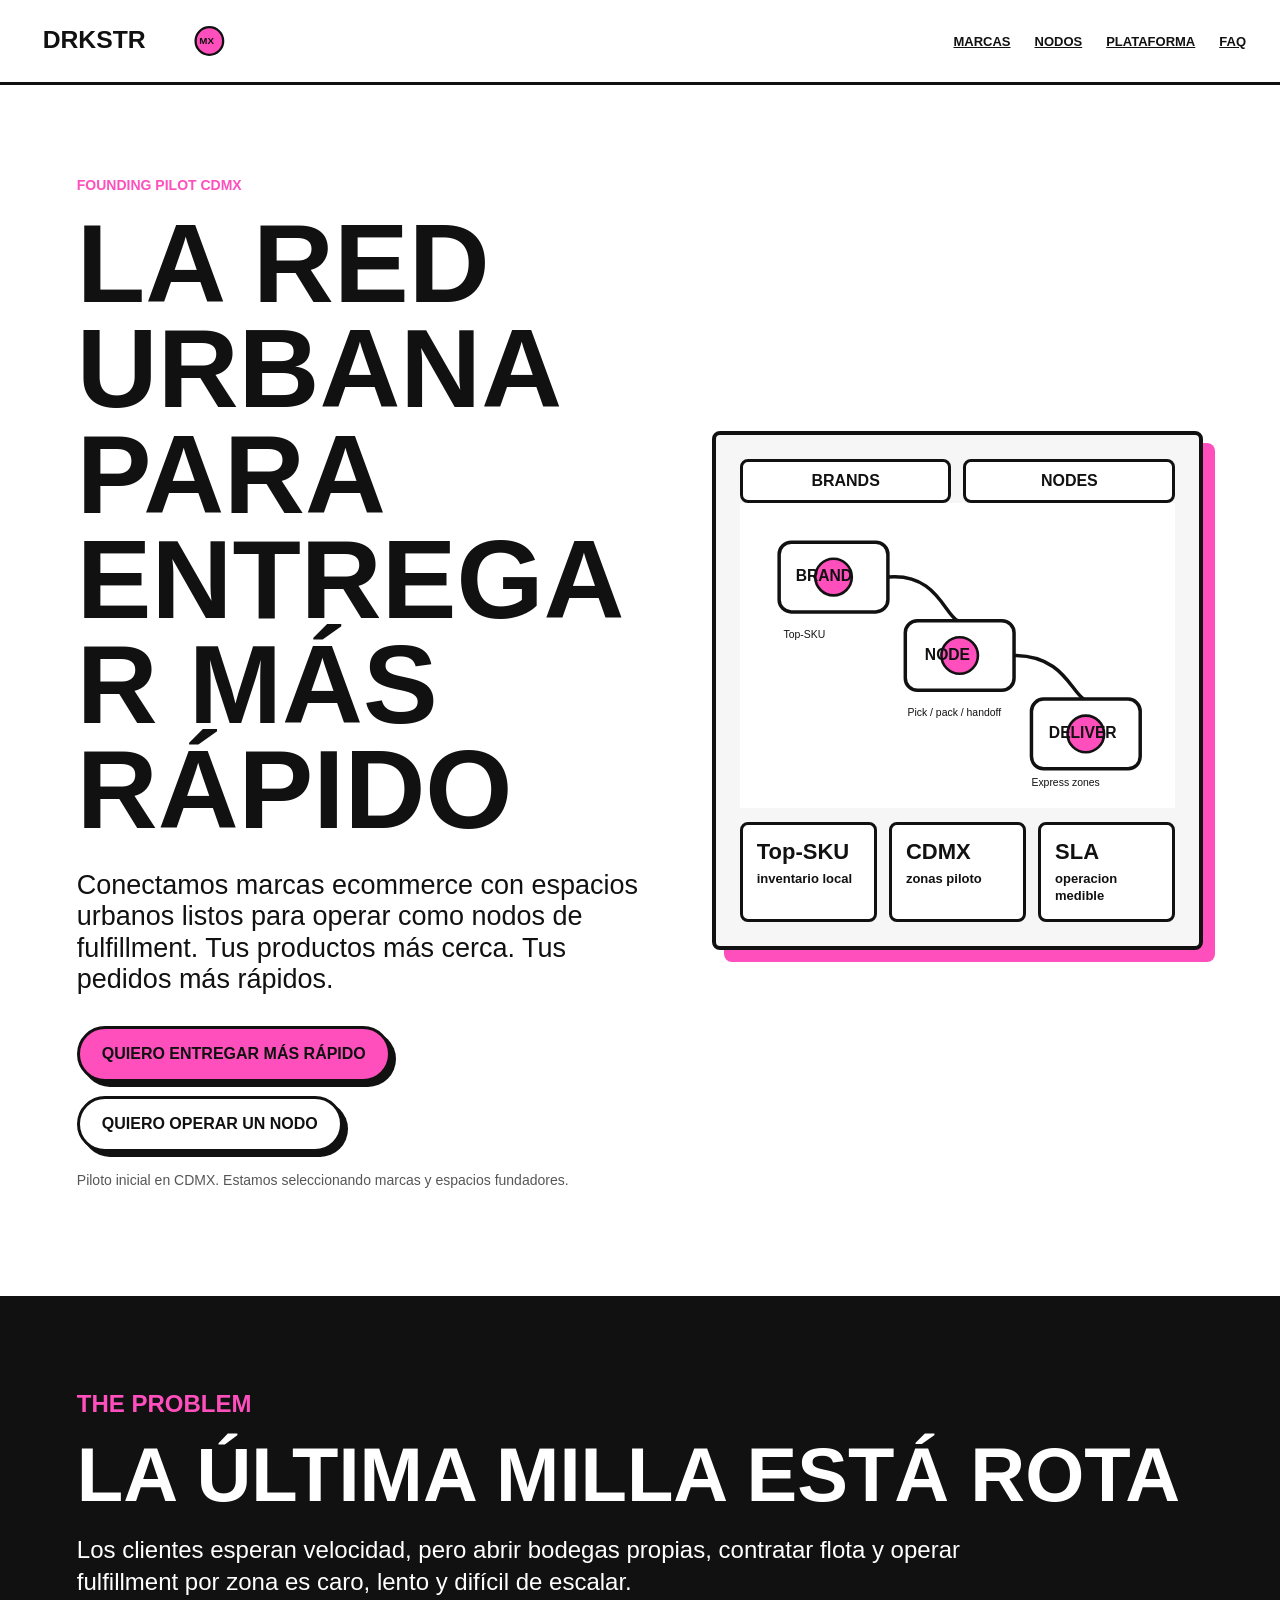
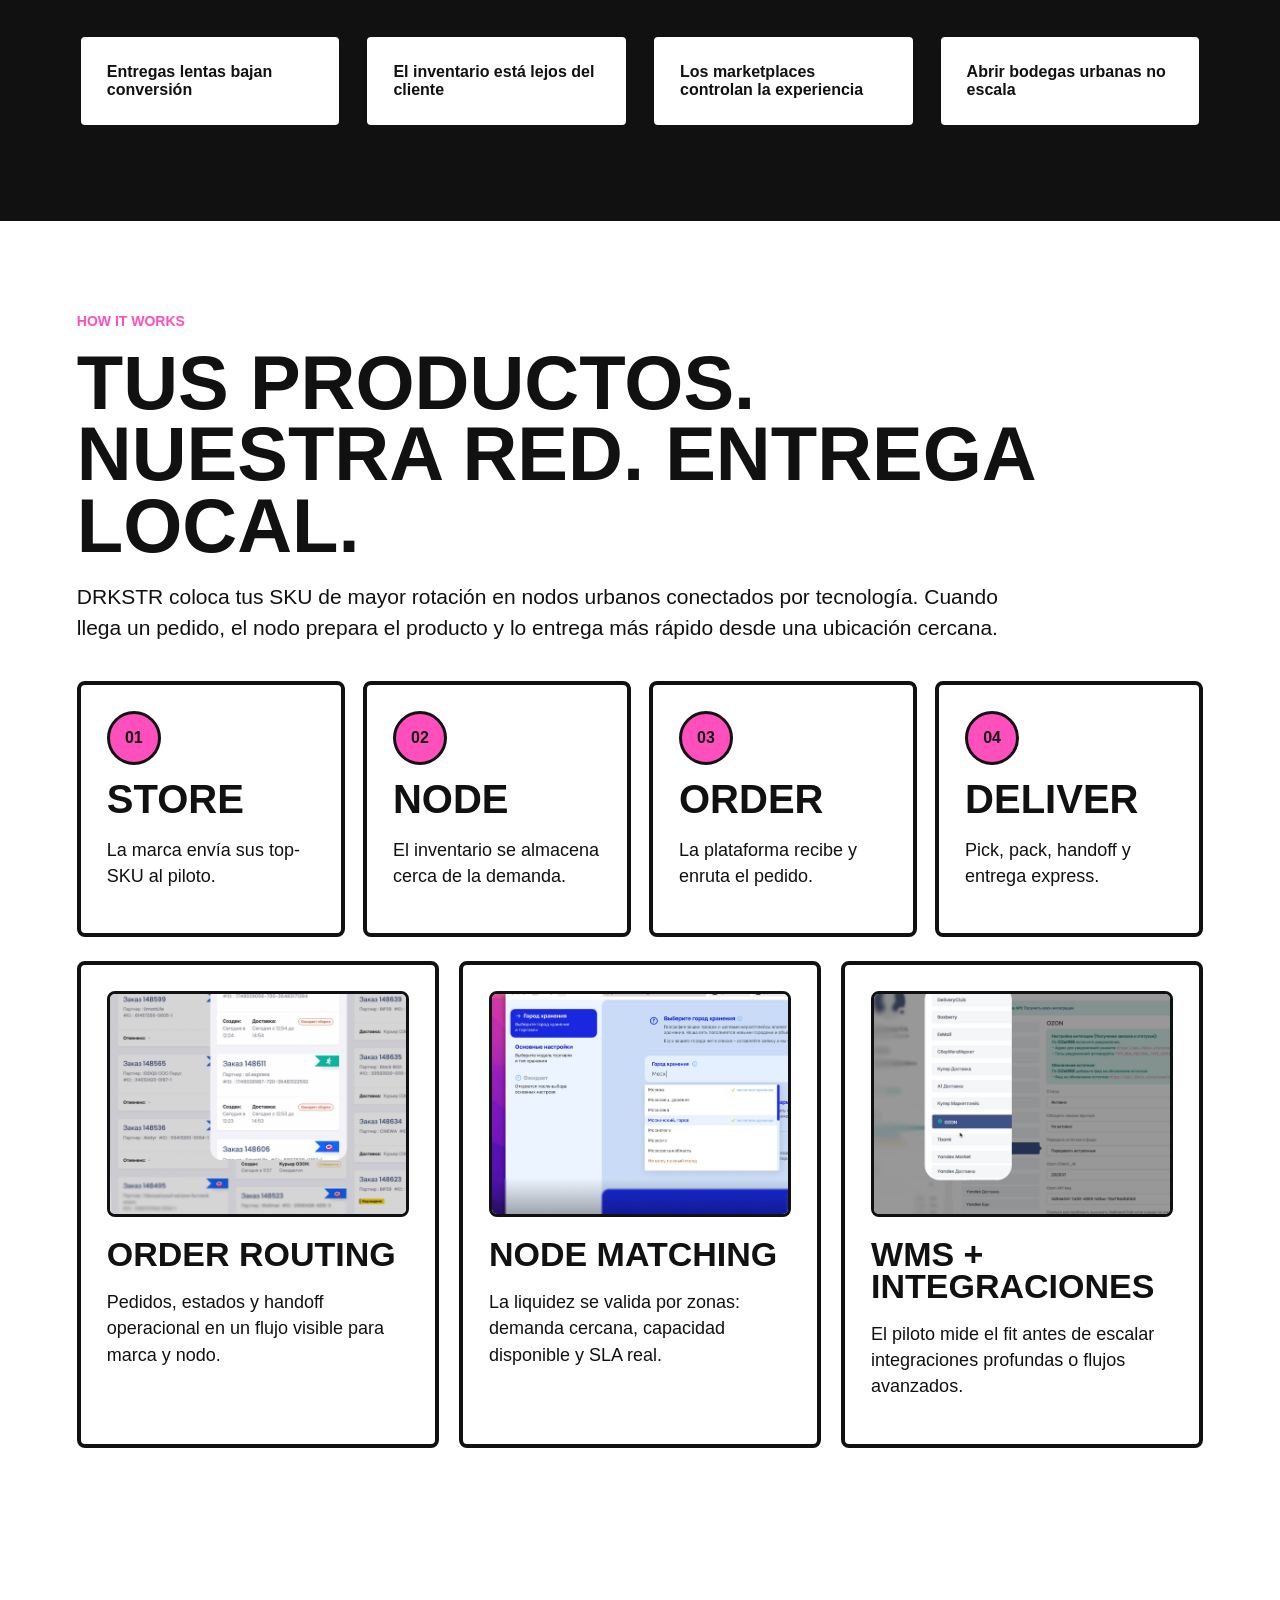
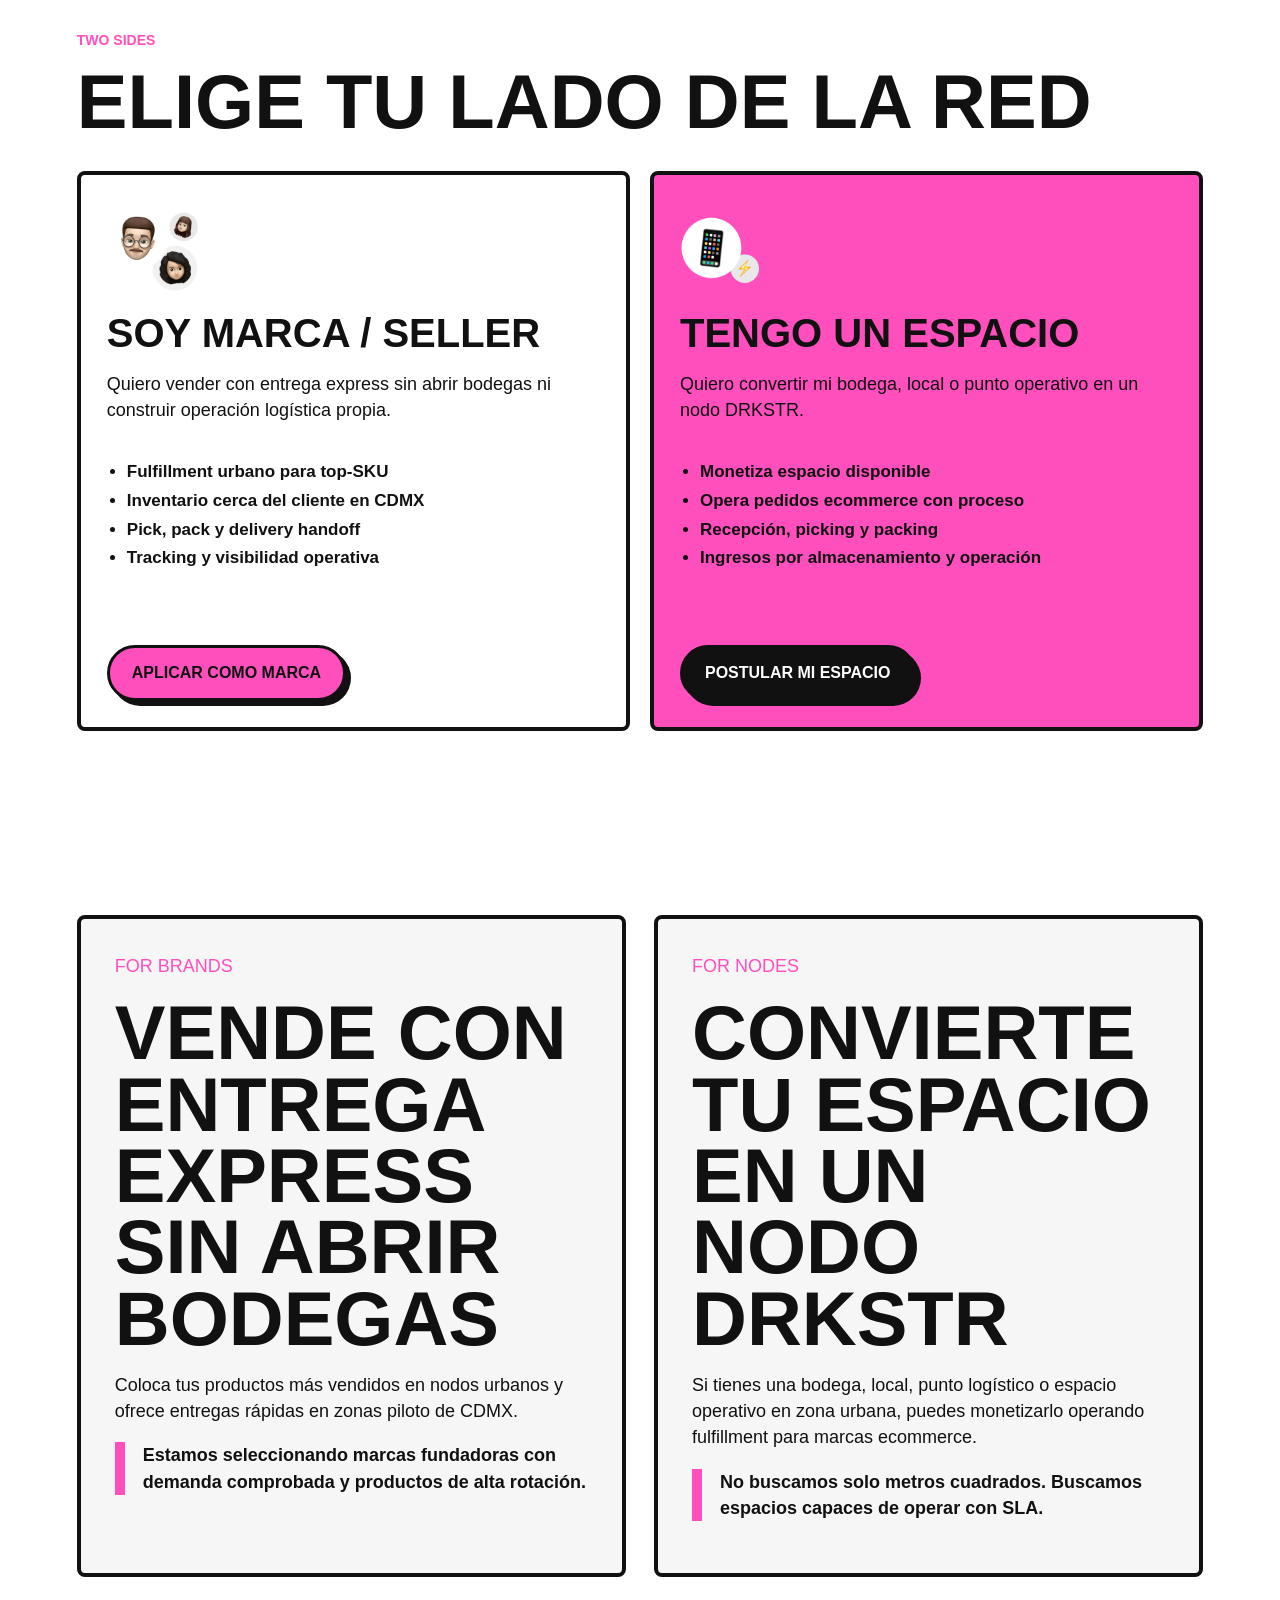
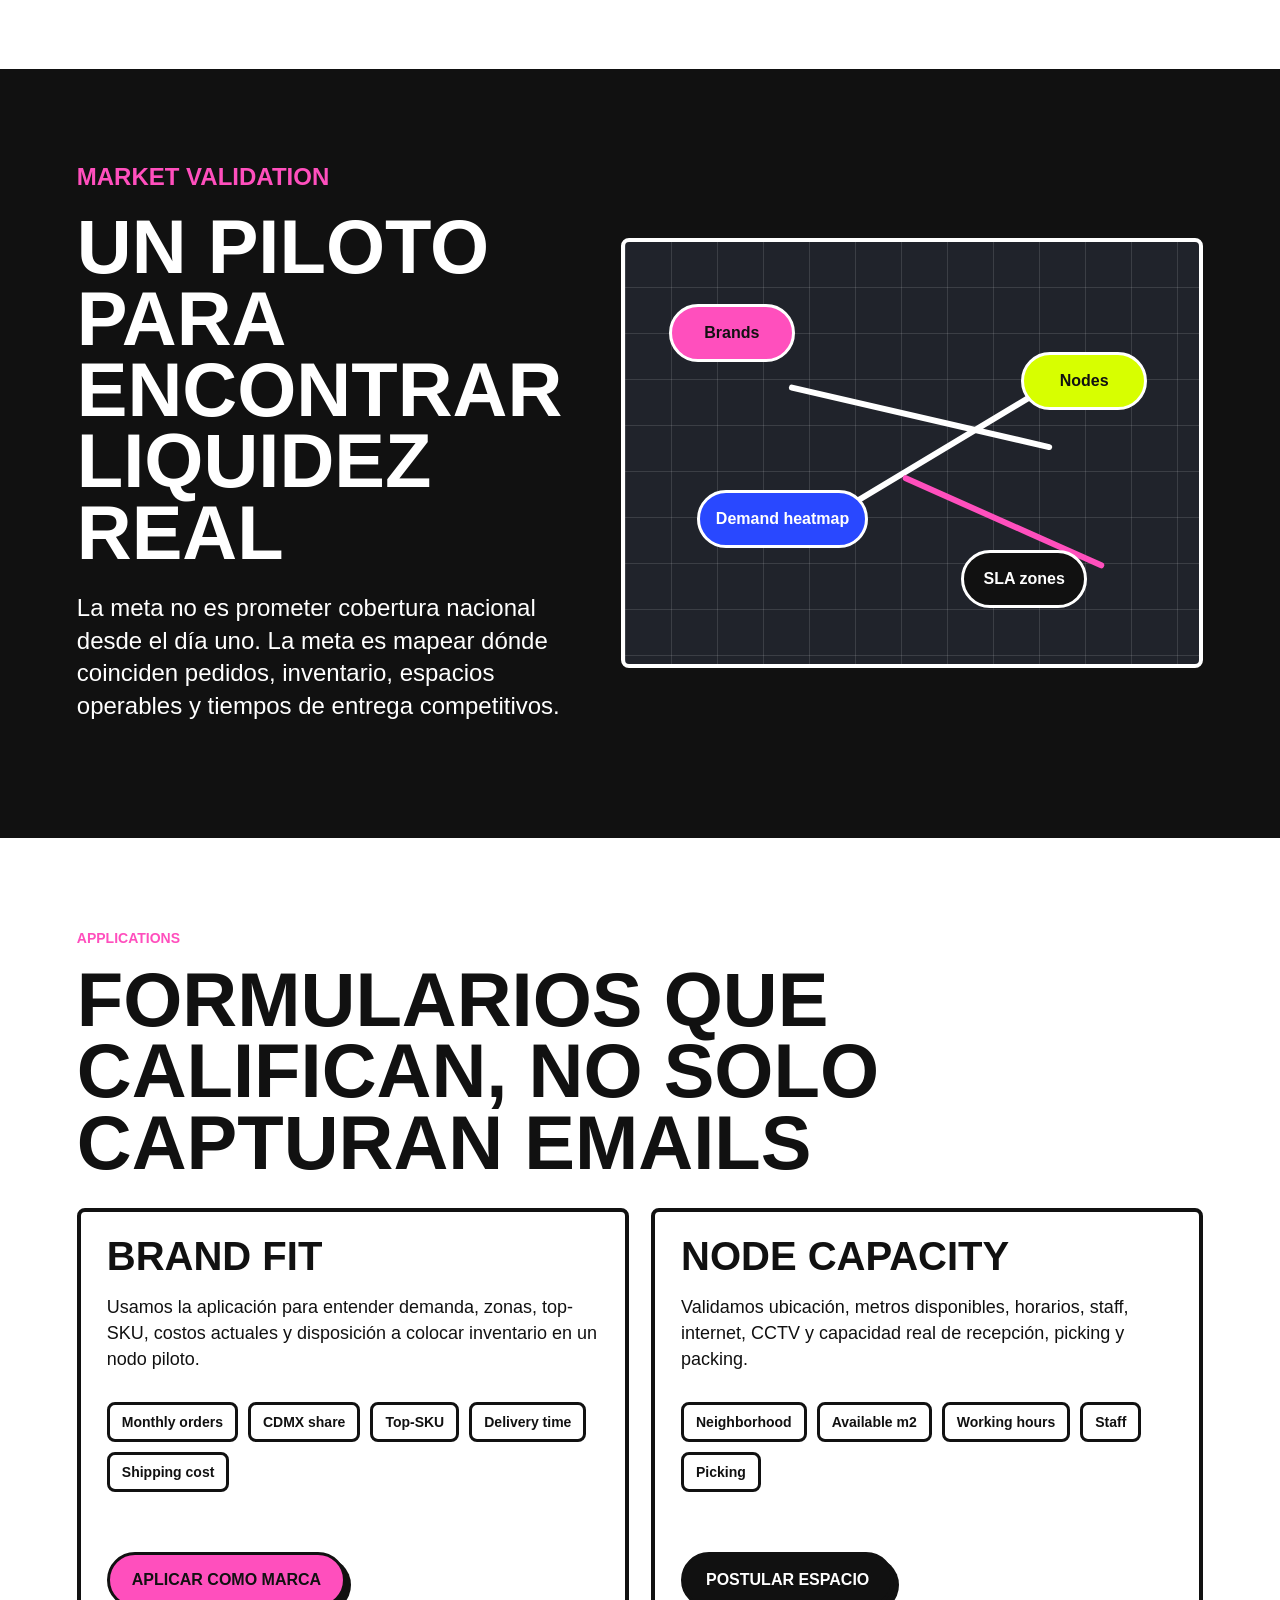
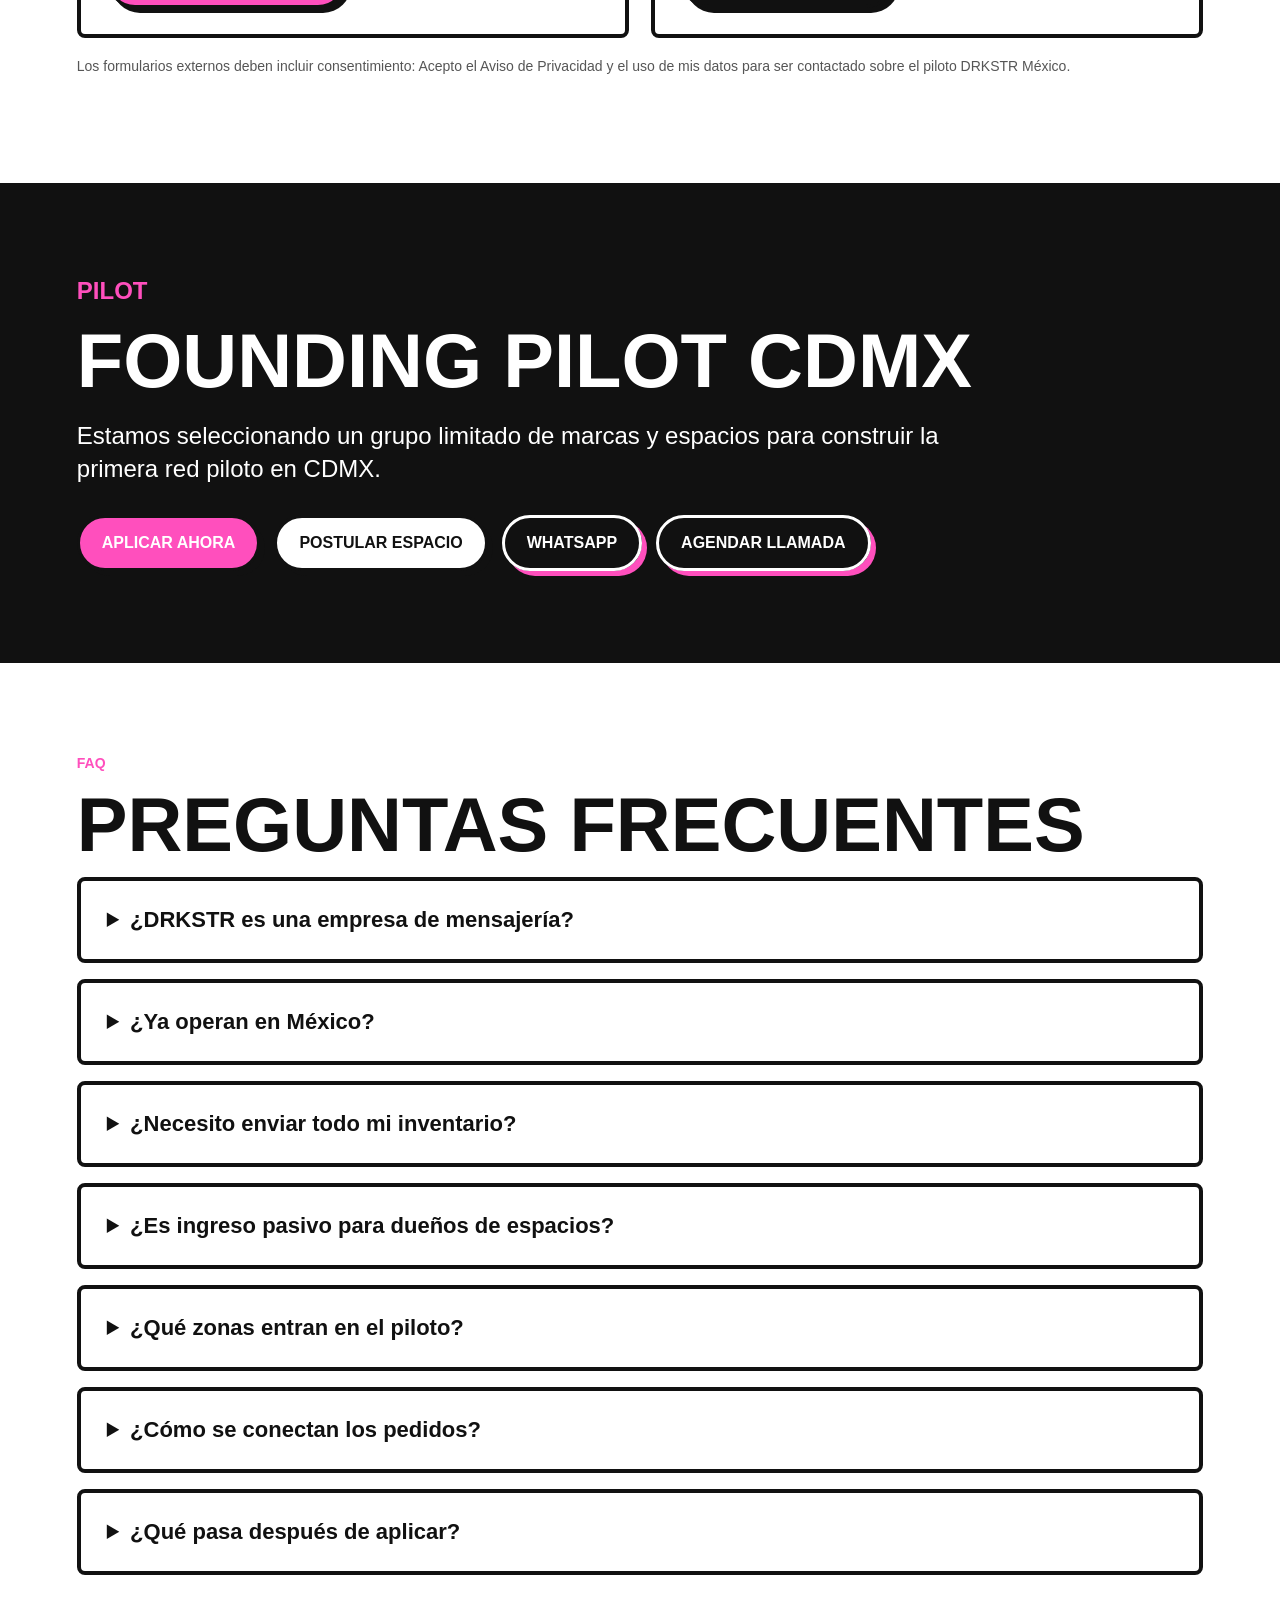
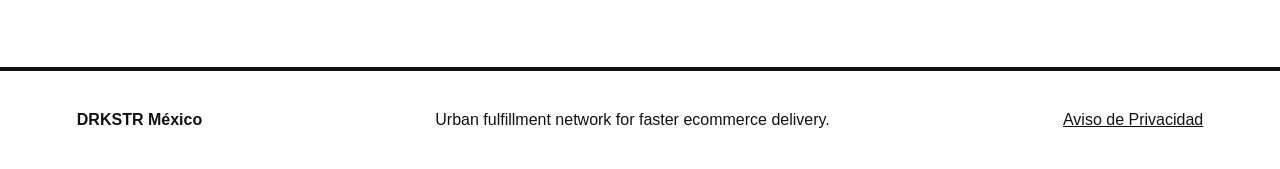
==== index.html @ 9b3e6a43 "minor fix" ====
<!doctype html>
<html lang="es-MX">
<head>
  <meta charset="utf-8">
  <meta name="viewport" content="width=device-width, initial-scale=1">
  <title>DRKSTR México | Red urbana de fulfillment y entrega express</title>
  <meta name="description" content="DRKSTR conecta marcas ecommerce con nodos urbanos de fulfillment en México. Coloca tus top-SKU cerca del cliente y entrega más rápido sin abrir bodegas.">
  <link rel="canonical" href="https://yafufig.github.io/drkstr/">
  <meta property="og:title" content="DRKSTR México - Urban fulfillment network">
  <meta property="og:description" content="Inventario local, nodos urbanos y entregas más rápidas para ecommerce en CDMX.">
  <meta property="og:image" content="https://yafufig.github.io/drkstr/assets/og-drkstr-mexico.png">
  <meta property="og:url" content="https://yafufig.github.io/drkstr/">
  <meta name="twitter:card" content="summary_large_image">
  <link rel="icon" href="assets/favicon.svg" type="image/svg+xml">
  <link rel="stylesheet" href="style.css">
  <!-- Google Tag Manager -->
  <script>
  (function(w,d,s,l,i){w[l]=w[l]||[];w[l].push({'gtm.start':
  new Date().getTime(),event:'gtm.js'});var f=d.getElementsByTagName(s)[0],
  j=d.createElement(s),dl=l!='dataLayer'?'&l='+l:'';j.async=true;j.src=
  'https://www.googletagmanager.com/gtm.js?id='+i+dl;f.parentNode.insertBefore(j,f);
  })(window,document,'script','dataLayer','GTM-WS3M6PPW');
  </script>
  <!-- End Google Tag Manager -->
  <script type="application/ld+json">
  {
    "@context": "https://schema.org",
    "@graph": [
      {
        "@type": "Organization",
        "@id": "https://yafufig.github.io/drkstr/#organization",
        "name": "DRKSTR Mexico",
        "url": "https://yafufig.github.io/drkstr/",
        "logo": "https://yafufig.github.io/drkstr/assets/logo-drkstr.svg"
      },
      {
        "@type": "Service",
        "@id": "https://yafufig.github.io/drkstr/#service",
        "name": "Urban fulfillment network for ecommerce brands",
        "provider": { "@id": "https://yafufig.github.io/drkstr/#organization" },
        "areaServed": "Mexico City",
        "serviceType": "Urban fulfillment, node network, pick-pack and delivery handoff",
        "description": "DRKSTR connects ecommerce brands with urban spaces that can operate as fulfillment nodes for a CDMX pilot."
      },
      {
        "@type": "FAQPage",
        "@id": "https://yafufig.github.io/drkstr/#faq",
        "mainEntity": [
          {
            "@type": "Question",
            "name": "¿DRKSTR es una empresa de mensajería?",
            "acceptedAnswer": {
              "@type": "Answer",
              "text": "No solo. DRKSTR es una red de fulfillment urbano que conecta inventario, nodos, preparación de pedidos y handoff de entrega."
            }
          },
          {
            "@type": "Question",
            "name": "¿Ya operan en México?",
            "acceptedAnswer": {
              "@type": "Answer",
              "text": "DRKSTR esta preparando un piloto inicial en CDMX y seleccionando marcas y espacios fundadores."
            }
          },
          {
            "@type": "Question",
            "name": "¿Necesito enviar todo mi inventario?",
            "acceptedAnswer": {
              "@type": "Answer",
              "text": "No. El piloto esta pensado para top-SKU: productos con rotacion alta y demanda comprobada."
            }
          },
          {
            "@type": "Question",
            "name": "¿Es ingreso pasivo para dueños de espacios?",
            "acceptedAnswer": {
              "@type": "Answer",
              "text": "No exactamente. Un nodo requiere operacion, horarios, recepcion, picking, packing y cumplimiento de procesos."
            }
          },
          {
            "@type": "Question",
            "name": "¿Qué zonas entran en el piloto?",
            "acceptedAnswer": {
              "@type": "Answer",
              "text": "La seleccion depende de la concentracion de demanda de marcas y la disponibilidad de espacios operables. La prioridad inicial es CDMX."
            }
          },
          {
            "@type": "Question",
            "name": "¿Cómo se conectan los pedidos?",
            "acceptedAnswer": {
              "@type": "Answer",
              "text": "En el MVP se puede empezar con flujos simples y externos. Las integraciones ecommerce y WMS se priorizan cuando la demanda piloto justifica automatizacion."
            }
          },
          {
            "@type": "Question",
            "name": "¿Qué pasa después de aplicar?",
            "acceptedAnswer": {
              "@type": "Answer",
              "text": "DRKSTR revisa fit, zona, volumen y capacidad operativa. Si hay match, el siguiente paso es una llamada y la definicion del piloto."
            }
          }
        ]
      }
    ]
  }
  </script>
</head>
<body>
  <!-- Google Tag Manager (noscript) -->
  <noscript><iframe src="https://www.googletagmanager.com/ns.html?id=GTM-WS3M6PPW" height="0" width="0" style="display:none;visibility:hidden"></iframe></noscript>
  <!-- End Google Tag Manager (noscript) -->

  <header class="nav">
    <a href="#top" class="logo" aria-label="DRKSTR Mexico home">
      <img src="assets/logo-drkstr.svg" alt="DRKSTR Mexico">
    </a>
    <nav aria-label="Principal">
      <a href="#brands">Marcas</a>
      <a href="#nodes">Nodos</a>
      <a href="#platform">Plataforma</a>
      <a href="#faq">FAQ</a>
    </nav>
  </header>

  <main id="top">
    <section class="hero section-grid">
      <div class="hero-copy">
        <p class="eyebrow">FOUNDING PILOT CDMX</p>
        <h1>LA RED URBANA PARA ENTREGAR MÁS RÁPIDO</h1>
        <p class="lead">Conectamos marcas ecommerce con espacios urbanos listos para operar como nodos de fulfillment. Tus productos más cerca. Tus pedidos más rápidos.</p>
        <div class="cta-row">
          <a class="btn primary" href="#brands" data-event="hero_cta_brand_click">Quiero entregar más rápido</a>
          <a class="btn secondary" href="#nodes" data-event="hero_cta_node_click">Quiero operar un nodo</a>
        </div>
        <p class="micro">Piloto inicial en CDMX. Estamos seleccionando marcas y espacios fundadores.</p>
      </div>

      <aside class="hero-panel" aria-label="DRKSTR network diagram">
        <div class="panel-top">
          <span>BRANDS</span>
          <span>NODES</span>
        </div>
        <img src="assets/hero-network.svg" alt="Brand, node, order and delivery network">
        <div class="metric-grid">
          <div><strong>Top-SKU</strong><span>inventario local</span></div>
          <div><strong>CDMX</strong><span>zonas piloto</span></div>
          <div><strong>SLA</strong><span>operacion medible</span></div>
        </div>
      </aside>
    </section>

    <section class="problem block-black">
      <p class="eyebrow pink">THE PROBLEM</p>
      <h2>LA ÚLTIMA MILLA ESTÁ ROTA</h2>
      <p>Los clientes esperan velocidad, pero abrir bodegas propias, contratar flota y operar fulfillment por zona es caro, lento y difícil de escalar.</p>
      <div class="cards four">
        <article>Entregas lentas bajan conversión</article>
        <article>El inventario está lejos del cliente</article>
        <article>Los marketplaces controlan la experiencia</article>
        <article>Abrir bodegas urbanas no escala</article>
      </div>
    </section>

    <section id="platform" class="section platform">
      <div class="section-head">
        <p class="eyebrow">HOW IT WORKS</p>
        <h2>TUS PRODUCTOS. NUESTRA RED. ENTREGA LOCAL.</h2>
        <p class="wide">DRKSTR coloca tus SKU de mayor rotación en nodos urbanos conectados por tecnología. Cuando llega un pedido, el nodo prepara el producto y lo entrega más rápido desde una ubicación cercana.</p>
      </div>
      <div class="steps">
        <div><span>01</span><h3>STORE</h3><p>La marca envía sus top-SKU al piloto.</p></div>
        <div><span>02</span><h3>NODE</h3><p>El inventario se almacena cerca de la demanda.</p></div>
        <div><span>03</span><h3>ORDER</h3><p>La plataforma recibe y enruta el pedido.</p></div>
        <div><span>04</span><h3>DELIVER</h3><p>Pick, pack, handoff y entrega express.</p></div>
      </div>
      <div class="platform-grid">
        <article>
          <img src="assets/platform_orders_kanban.jpg" alt="Order management board">
          <h3>Order routing</h3>
          <p>Pedidos, estados y handoff operacional en un flujo visible para marca y nodo.</p>
        </article>
        <article>
          <img src="assets/platform_city_selection.jpg" alt="City and zone selection interface">
          <h3>Node matching</h3>
          <p>La liquidez se valida por zonas: demanda cercana, capacidad disponible y SLA real.</p>
        </article>
        <article>
          <img src="assets/platform_integrations.jpg" alt="Integration interface">
          <h3>WMS + integraciones</h3>
          <p>El piloto mide el fit antes de escalar integraciones profundas o flujos avanzados.</p>
        </article>
      </div>
    </section>

    <section class="section switcher">
      <p class="eyebrow">TWO SIDES</p>
      <h2>ELIGE TU LADO DE LA RED</h2>
      <div class="cards two">
        <article class="big-card" id="brands">
          <img src="assets/usecase_sellers.png" alt="" aria-hidden="true">
          <h3>SOY MARCA / SELLER</h3>
          <p>Quiero vender con entrega express sin abrir bodegas ni construir operación logística propia.</p>
          <ul>
            <li>Fulfillment urbano para top-SKU</li>
            <li>Inventario cerca del cliente en CDMX</li>
            <li>Pick, pack y delivery handoff</li>
            <li>Tracking y visibilidad operativa</li>
          </ul>
          <a class="btn primary" href="BRAND_FORM_URL" data-event="brand_section_cta_click" data-form-start="form_brand_start">Aplicar como marca</a>
        </article>
        <article class="big-card pink-card" id="nodes">
          <img src="assets/usecase_telecom.png" alt="" aria-hidden="true">
          <h3>TENGO UN ESPACIO</h3>
          <p>Quiero convertir mi bodega, local o punto operativo en un nodo DRKSTR.</p>
          <ul>
            <li>Monetiza espacio disponible</li>
            <li>Opera pedidos ecommerce con proceso</li>
            <li>Recepción, picking y packing</li>
            <li>Ingresos por almacenamiento y operación</li>
          </ul>
          <a class="btn dark" href="NODE_FORM_URL" data-event="node_section_cta_click" data-form-start="form_node_start">Postular mi espacio</a>
        </article>
      </div>
    </section>

    <section class="section details">
      <div>
        <p class="eyebrow">FOR BRANDS</p>
        <h2>VENDE CON ENTREGA EXPRESS SIN ABRIR BODEGAS</h2>
        <p>Coloca tus productos más vendidos en nodos urbanos y ofrece entregas rápidas en zonas piloto de CDMX.</p>
        <p class="quote">Estamos seleccionando marcas fundadoras con demanda comprobada y productos de alta rotación.</p>
      </div>
      <div>
        <p class="eyebrow">FOR NODES</p>
        <h2>CONVIERTE TU ESPACIO EN UN NODO DRKSTR</h2>
        <p>Si tienes una bodega, local, punto logístico o espacio operativo en zona urbana, puedes monetizarlo operando fulfillment para marcas ecommerce.</p>
        <p class="quote">No buscamos solo metros cuadrados. Buscamos espacios capaces de operar con SLA.</p>
      </div>
    </section>

    <section class="section liquidity block-black">
      <div>
        <p class="eyebrow pink">MARKET VALIDATION</p>
        <h2>UN PILOTO PARA ENCONTRAR LIQUIDEZ REAL</h2>
        <p>La meta no es prometer cobertura nacional desde el día uno. La meta es mapear dónde coinciden pedidos, inventario, espacios operables y tiempos de entrega competitivos.</p>
      </div>
      <div class="liquidity-map" aria-label="Demand and supply map">
        <span class="pin brand">Brands</span>
        <span class="pin demand">Demand heatmap</span>
        <span class="pin node">Nodes</span>
        <span class="pin sla">SLA zones</span>
        <span class="route route-a"></span>
        <span class="route route-b"></span>
        <span class="route route-c"></span>
      </div>
    </section>

    <section class="section forms">
      <p class="eyebrow">APPLICATIONS</p>
      <h2>FORMULARIOS QUE CALIFICAN, NO SOLO CAPTURAN EMAILS</h2>
      <div class="forms-grid">
        <article>
          <h3>Brand fit</h3>
          <p>Usamos la aplicación para entender demanda, zonas, top-SKU, costos actuales y disposición a colocar inventario en un nodo piloto.</p>
          <div class="field-tags">
            <span>Monthly orders</span>
            <span>CDMX share</span>
            <span>Top-SKU</span>
            <span>Delivery time</span>
            <span>Shipping cost</span>
          </div>
          <a class="btn primary" href="BRAND_FORM_URL" data-event="brand_section_cta_click" data-form-start="form_brand_start">Aplicar como marca</a>
        </article>
        <article>
          <h3>Node capacity</h3>
          <p>Validamos ubicación, metros disponibles, horarios, staff, internet, CCTV y capacidad real de recepción, picking y packing.</p>
          <div class="field-tags">
            <span>Neighborhood</span>
            <span>Available m2</span>
            <span>Working hours</span>
            <span>Staff</span>
            <span>Picking</span>
          </div>
          <a class="btn dark" href="NODE_FORM_URL" data-event="node_section_cta_click" data-form-start="form_node_start">Postular espacio</a>
        </article>
      </div>
      <p class="privacy-note">Los formularios externos deben incluir consentimiento: Acepto el Aviso de Privacidad y el uso de mis datos para ser contactado sobre el piloto DRKSTR México.</p>
    </section>

    <section class="section pilot block-black">
      <p class="eyebrow pink">PILOT</p>
      <h2>FOUNDING PILOT CDMX</h2>
      <p>Estamos seleccionando un grupo limitado de marcas y espacios para construir la primera red piloto en CDMX.</p>
      <div class="cta-row">
        <a class="btn primary" href="BRAND_FORM_URL" data-event="pilot_apply_click" data-form-start="form_brand_start">Aplicar ahora</a>
        <a class="btn secondary light" href="NODE_FORM_URL" data-event="pilot_apply_click" data-form-start="form_node_start">Postular espacio</a>
        <a class="btn ghost" href="WHATSAPP_URL" data-event="whatsapp_click">WhatsApp</a>
        <a class="btn ghost" href="CALENDLY_URL" data-event="calendly_click">Agendar llamada</a>
      </div>
    </section>

    <section id="faq" class="section faq">
      <p class="eyebrow">FAQ</p>
      <h2>PREGUNTAS FRECUENTES</h2>
      <details><summary>¿DRKSTR es una empresa de mensajería?</summary><p>No solo. DRKSTR es una red de fulfillment urbano. Conectamos inventario, nodos, preparación de pedidos y handoff de entrega.</p></details>
      <details><summary>¿Ya operan en México?</summary><p>Estamos preparando un piloto inicial en CDMX y seleccionando marcas y espacios fundadores. No prometemos una red nacional antes de validar la liquidez local.</p></details>
      <details><summary>¿Necesito enviar todo mi inventario?</summary><p>No. El piloto está pensado para top-SKU: productos con mayor rotación, demanda comprobada y mejor potencial de entrega rápida.</p></details>
      <details><summary>¿Es ingreso pasivo para dueños de espacios?</summary><p>No exactamente. Un nodo requiere operación, horarios, recepción, picking, packing y cumplimiento de procesos.</p></details>
      <details><summary>¿Qué zonas entran en el piloto?</summary><p>La selección depende de la concentración de demanda de marcas y la disponibilidad de espacios operables. La prioridad inicial es CDMX.</p></details>
      <details><summary>¿Cómo se conectan los pedidos?</summary><p>En el MVP podemos empezar con flujos simples y externos. Las integraciones ecommerce y WMS se priorizan cuando la demanda piloto justifica automatización.</p></details>
      <details><summary>¿Qué pasa después de aplicar?</summary><p>Revisamos fit, zona, volumen y capacidad operativa. Si hay match, avanzamos a una llamada y a la definición del piloto.</p></details>
    </section>
  </main>

  <footer>
    <strong>DRKSTR México</strong>
    <span>Urban fulfillment network for faster ecommerce delivery.</span>
    <a href="privacy.html" data-event="privacy_click">Aviso de Privacidad</a>
  </footer>

  <script src="script.js"></script>
</body>
</html>
---- style.css ----
:root {
  --pink: #ff4fbd;
  --black: #111;
  --dark: #20232b;
  --white: #fff;
  --soft: #f6f6f6;
  --blue: #2948ff;
  --acid: #d7ff00;
  --muted: #565656;
}

* {
  box-sizing: border-box;
}

html {
  scroll-behavior: smooth;
}

body {
  margin: 0;
  overflow-x: hidden;
  background: var(--white);
  color: var(--black);
  font-family: Arial, Helvetica, sans-serif;
}

a {
  color: inherit;
}

img {
  max-width: 100%;
}

.nav {
  position: sticky;
  top: 0;
  z-index: 10;
  display: flex;
  align-items: center;
  justify-content: space-between;
  gap: 24px;
  padding: 18px 34px;
  border-bottom: 3px solid var(--black);
  background: rgba(255, 255, 255, 0.94);
  backdrop-filter: blur(12px);
}

.logo img {
  display: block;
  width: auto;
  height: 46px;
}

.nav nav {
  display: flex;
  gap: 24px;
  overflow-x: auto;
  font-size: 13px;
  font-weight: 900;
  text-transform: uppercase;
  white-space: nowrap;
}

.section,
.hero,
.problem {
  padding: 92px 6vw;
}

.section-grid {
  display: grid;
  grid-template-columns: minmax(0, 1.08fr) minmax(320px, 0.92fr);
  gap: 58px;
  align-items: center;
}

.section-head {
  max-width: 1040px;
}

.eyebrow {
  margin: 0 0 18px;
  color: var(--pink);
  font-size: 14px;
  font-weight: 900;
  letter-spacing: 0;
  text-transform: uppercase;
}

.pink {
  color: var(--pink);
}

h1,
h2,
h3 {
  margin: 0;
  font-family: "Arial Black", Impact, Arial, sans-serif;
  line-height: 0.94;
  letter-spacing: 0;
  overflow-wrap: anywhere;
  text-transform: uppercase;
}

h1 {
  max-width: 980px;
  font-size: 112px;
}

h2 {
  font-size: 76px;
}

h3 {
  font-size: 40px;
}

.lead {
  max-width: 760px;
  font-size: 27px;
  line-height: 1.17;
}

.wide {
  max-width: 940px;
  font-size: 21px;
  line-height: 1.45;
}

.micro,
.privacy-note {
  margin-top: 18px;
  color: var(--muted);
  font-size: 14px;
  line-height: 1.45;
}

.cta-row {
  display: flex;
  flex-wrap: wrap;
  gap: 14px;
  margin-top: 30px;
}

.btn {
  display: inline-flex;
  align-items: center;
  justify-content: center;
  min-height: 56px;
  padding: 15px 22px;
  border: 3px solid var(--black);
  border-radius: 999px;
  color: inherit;
  font-weight: 900;
  line-height: 1.1;
  text-align: center;
  text-decoration: none;
  text-transform: uppercase;
  box-shadow: 5px 5px 0 var(--black);
  transition: box-shadow 0.15s ease, transform 0.15s ease;
}

.btn:hover,
.btn:focus-visible {
  transform: translate(2px, 2px);
  box-shadow: 2px 2px 0 var(--black);
}

.primary {
  background: var(--pink);
}

.secondary {
  background: var(--white);
}

.dark {
  background: var(--black);
  color: var(--white);
}

.ghost {
  border-color: var(--white);
  background: transparent;
  color: var(--white);
  box-shadow: 5px 5px 0 var(--pink);
}

.light {
  color: var(--black);
}

.hero {
  min-height: calc(100vh - 85px);
}

.hero-panel {
  position: relative;
  padding: 24px;
  border: 4px solid var(--black);
  border-radius: 8px;
  background: var(--soft);
  box-shadow: 12px 12px 0 var(--pink);
}

.hero-panel img {
  display: block;
  width: 100%;
  min-height: 280px;
  object-fit: contain;
}

.panel-top,
.metric-grid {
  display: grid;
  grid-template-columns: repeat(2, minmax(0, 1fr));
  gap: 12px;
}

.panel-top span,
.metric-grid div,
.field-tags span {
  border: 3px solid var(--black);
  border-radius: 8px;
  background: var(--white);
  font-weight: 900;
}

.panel-top span {
  padding: 10px 12px;
  text-align: center;
}

.metric-grid {
  grid-template-columns: repeat(3, minmax(0, 1fr));
  margin-top: 14px;
}

.metric-grid div {
  min-height: 88px;
  padding: 14px;
}

.metric-grid strong,
.metric-grid span {
  display: block;
}

.metric-grid strong {
  font-size: 22px;
}

.metric-grid span {
  margin-top: 6px;
  font-size: 13px;
  line-height: 1.3;
}

.block-black {
  background: var(--black);
  color: var(--white);
}

.block-black h2 {
  color: var(--white);
}

.problem p,
.pilot p,
.liquidity p {
  max-width: 920px;
  font-size: 24px;
  line-height: 1.35;
}

.cards {
  display: grid;
  gap: 20px;
  margin-top: 34px;
}

.cards.four {
  grid-template-columns: repeat(4, 1fr);
}

.cards.two {
  grid-template-columns: repeat(2, 1fr);
}

.cards article,
.steps div,
details,
.platform-grid article,
.forms-grid article {
  padding: 26px;
  border: 4px solid var(--black);
  border-radius: 8px;
  background: var(--white);
  color: var(--black);
  font-weight: 800;
}

.block-black .cards article {
  background: var(--white);
}

.steps {
  display: grid;
  grid-template-columns: repeat(4, 1fr);
  gap: 18px;
  margin-top: 38px;
}

.steps span {
  display: inline-grid;
  width: 54px;
  height: 54px;
  margin-bottom: 16px;
  place-items: center;
  border: 3px solid var(--black);
  border-radius: 50%;
  background: var(--pink);
  font-weight: 900;
}

.steps p,
.big-card p,
.details p,
details p,
.platform-grid p,
.forms-grid p {
  font-family: Arial, Helvetica, sans-serif;
  font-size: 18px;
  font-weight: 400;
  line-height: 1.45;
}

.platform-grid {
  display: grid;
  grid-template-columns: repeat(3, minmax(0, 1fr));
  gap: 20px;
  margin-top: 24px;
}

.platform-grid img {
  width: 100%;
  aspect-ratio: 4 / 3;
  border: 3px solid var(--black);
  border-radius: 8px;
  object-fit: cover;
}

.platform-grid h3 {
  margin-top: 18px;
  font-size: 34px;
}

.big-card {
  display: flex;
  min-height: 560px;
  flex-direction: column;
  align-items: flex-start;
}

.big-card img {
  width: 96px;
  height: 96px;
  margin-bottom: 18px;
  object-fit: contain;
}

.big-card ul {
  margin-bottom: 28px;
  padding-left: 20px;
  font-size: 17px;
  line-height: 1.7;
}

.big-card .btn,
.forms-grid .btn {
  margin-top: auto;
}

.pink-card {
  background: var(--pink) !important;
}

.details {
  display: grid;
  grid-template-columns: 1fr 1fr;
  gap: 28px;
}

.details > div {
  padding: 34px;
  border: 4px solid var(--black);
  border-radius: 8px;
  background: var(--soft);
}

.quote {
  padding-left: 18px;
  border-left: 10px solid var(--pink);
  font-weight: 800 !important;
}

.liquidity {
  display: grid;
  grid-template-columns: minmax(0, 0.92fr) minmax(340px, 1.08fr);
  gap: 48px;
  align-items: center;
}

.liquidity-map {
  position: relative;
  min-height: 430px;
  overflow: hidden;
  border: 4px solid var(--white);
  border-radius: 8px;
  background:
    linear-gradient(90deg, rgba(255,255,255,0.12) 1px, transparent 1px),
    linear-gradient(0deg, rgba(255,255,255,0.12) 1px, transparent 1px),
    var(--dark);
  background-size: 46px 46px;
}

.pin {
  position: absolute;
  z-index: 2;
  display: inline-flex;
  align-items: center;
  justify-content: center;
  min-width: 126px;
  min-height: 58px;
  padding: 12px 16px;
  border: 3px solid var(--white);
  border-radius: 999px;
  color: var(--white);
  font-weight: 900;
  text-align: center;
}

.pin.brand {
  top: 62px;
  left: 44px;
  background: var(--pink);
  color: var(--black);
}

.pin.demand {
  top: 248px;
  left: 72px;
  background: var(--blue);
}

.pin.node {
  top: 110px;
  right: 52px;
  background: var(--acid);
  color: var(--black);
}

.pin.sla {
  right: 112px;
  bottom: 56px;
  background: var(--black);
}

.route {
  position: absolute;
  height: 6px;
  border-radius: 999px;
  background: var(--white);
  transform-origin: left center;
}

.route-a {
  top: 142px;
  left: 164px;
  width: 270px;
  transform: rotate(13deg);
}

.route-b {
  top: 280px;
  left: 192px;
  width: 280px;
  transform: rotate(-31deg);
}

.route-c {
  top: 232px;
  left: 278px;
  width: 220px;
  transform: rotate(24deg);
  background: var(--pink);
}

.forms-grid {
  display: grid;
  grid-template-columns: repeat(2, minmax(0, 1fr));
  gap: 22px;
  margin-top: 30px;
}

.forms-grid article {
  display: flex;
  min-height: 430px;
  flex-direction: column;
  align-items: flex-start;
}

.field-tags {
  display: flex;
  flex-wrap: wrap;
  gap: 10px;
  margin: 12px 0 28px;
}

.field-tags span {
  padding: 9px 12px;
  font-size: 14px;
}

.faq details {
  margin-top: 16px;
}

.faq summary {
  cursor: pointer;
  font-size: 22px;
}

.legal {
  max-width: 980px;
}

.legal h2 {
  margin-top: 42px;
  font-size: 42px;
}

.legal p:not(.lead) {
  max-width: 820px;
  font-size: 18px;
  line-height: 1.5;
}

footer {
  display: flex;
  flex-wrap: wrap;
  align-items: center;
  justify-content: space-between;
  gap: 18px;
  padding: 40px 6vw;
  border-top: 4px solid var(--black);
}

@media (max-width: 1060px) {
  .cards.four,
  .steps,
  .platform-grid {
    grid-template-columns: repeat(2, minmax(0, 1fr));
  }
}

@media (max-width: 900px) {
  .section-grid,
  .cards.two,
  .details,
  .liquidity,
  .forms-grid {
    grid-template-columns: 1fr;
  }

  .nav {
    flex-direction: column;
    align-items: flex-start;
    gap: 12px;
  }

  .nav nav {
    width: 100%;
    padding-bottom: 4px;
  }

  .hero,
  .section,
  .problem {
    padding: 68px 22px;
  }

  .hero {
    min-height: auto;
  }

  h1 {
    font-size: 66px;
  }

  h2 {
    font-size: 50px;
  }

  h3,
  .platform-grid h3 {
    font-size: 32px;
  }

  .lead {
    font-size: 23px;
  }

  .cards article,
  .steps div,
  .platform-grid article,
  .forms-grid article {
    padding: 22px;
  }

  .btn {
    width: 100%;
  }

  .big-card {
    min-height: auto;
  }

  .liquidity-map {
    min-height: 360px;
  }
}

@media (max-width: 560px) {
  .nav {
    padding: 16px 18px;
  }

  .nav nav {
    gap: 16px;
    font-size: 12px;
  }

  .logo img {
    height: 38px;
  }

  .hero,
  .section,
  .problem {
    padding: 56px 18px;
  }

  h1 {
    font-size: 42px;
  }

  h2 {
    font-size: 34px;
  }

  h3,
  .platform-grid h3 {
    font-size: 28px;
  }

  .lead {
    font-size: 20px;
  }

  .problem p,
  .pilot p,
  .liquidity p,
  .wide {
    font-size: 19px;
  }

  .cards.four,
  .steps,
  .platform-grid,
  .metric-grid {
    grid-template-columns: 1fr;
  }

  .hero-panel {
    padding: 16px;
    box-shadow: 8px 8px 0 var(--pink);
  }

  .hero-panel img {
    min-height: 220px;
  }

  .liquidity-map {
    min-height: 420px;
  }

  .pin {
    min-width: 108px;
    font-size: 13px;
  }

  .pin.brand {
    left: 18px;
  }

  .pin.node {
    right: 18px;
  }

  .pin.demand {
    left: 26px;
  }

  .pin.sla {
    right: 28px;
  }
}
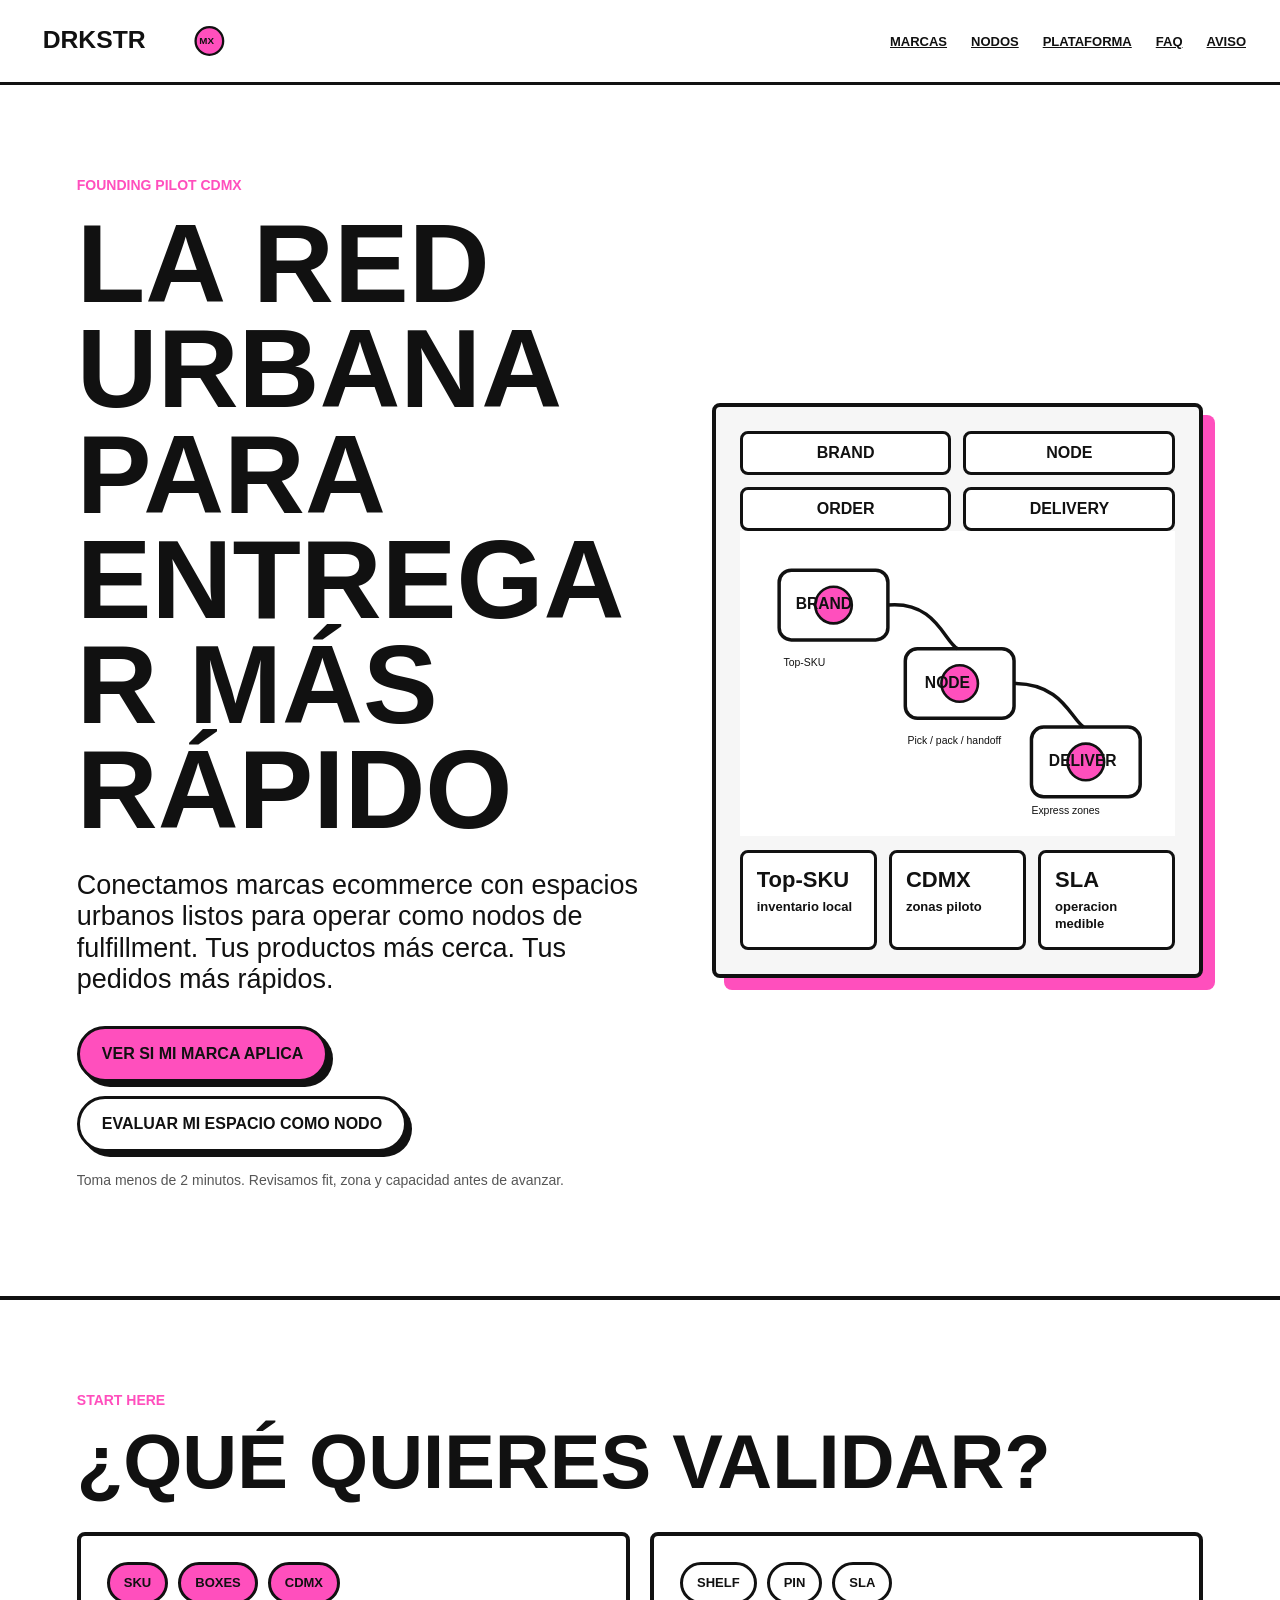
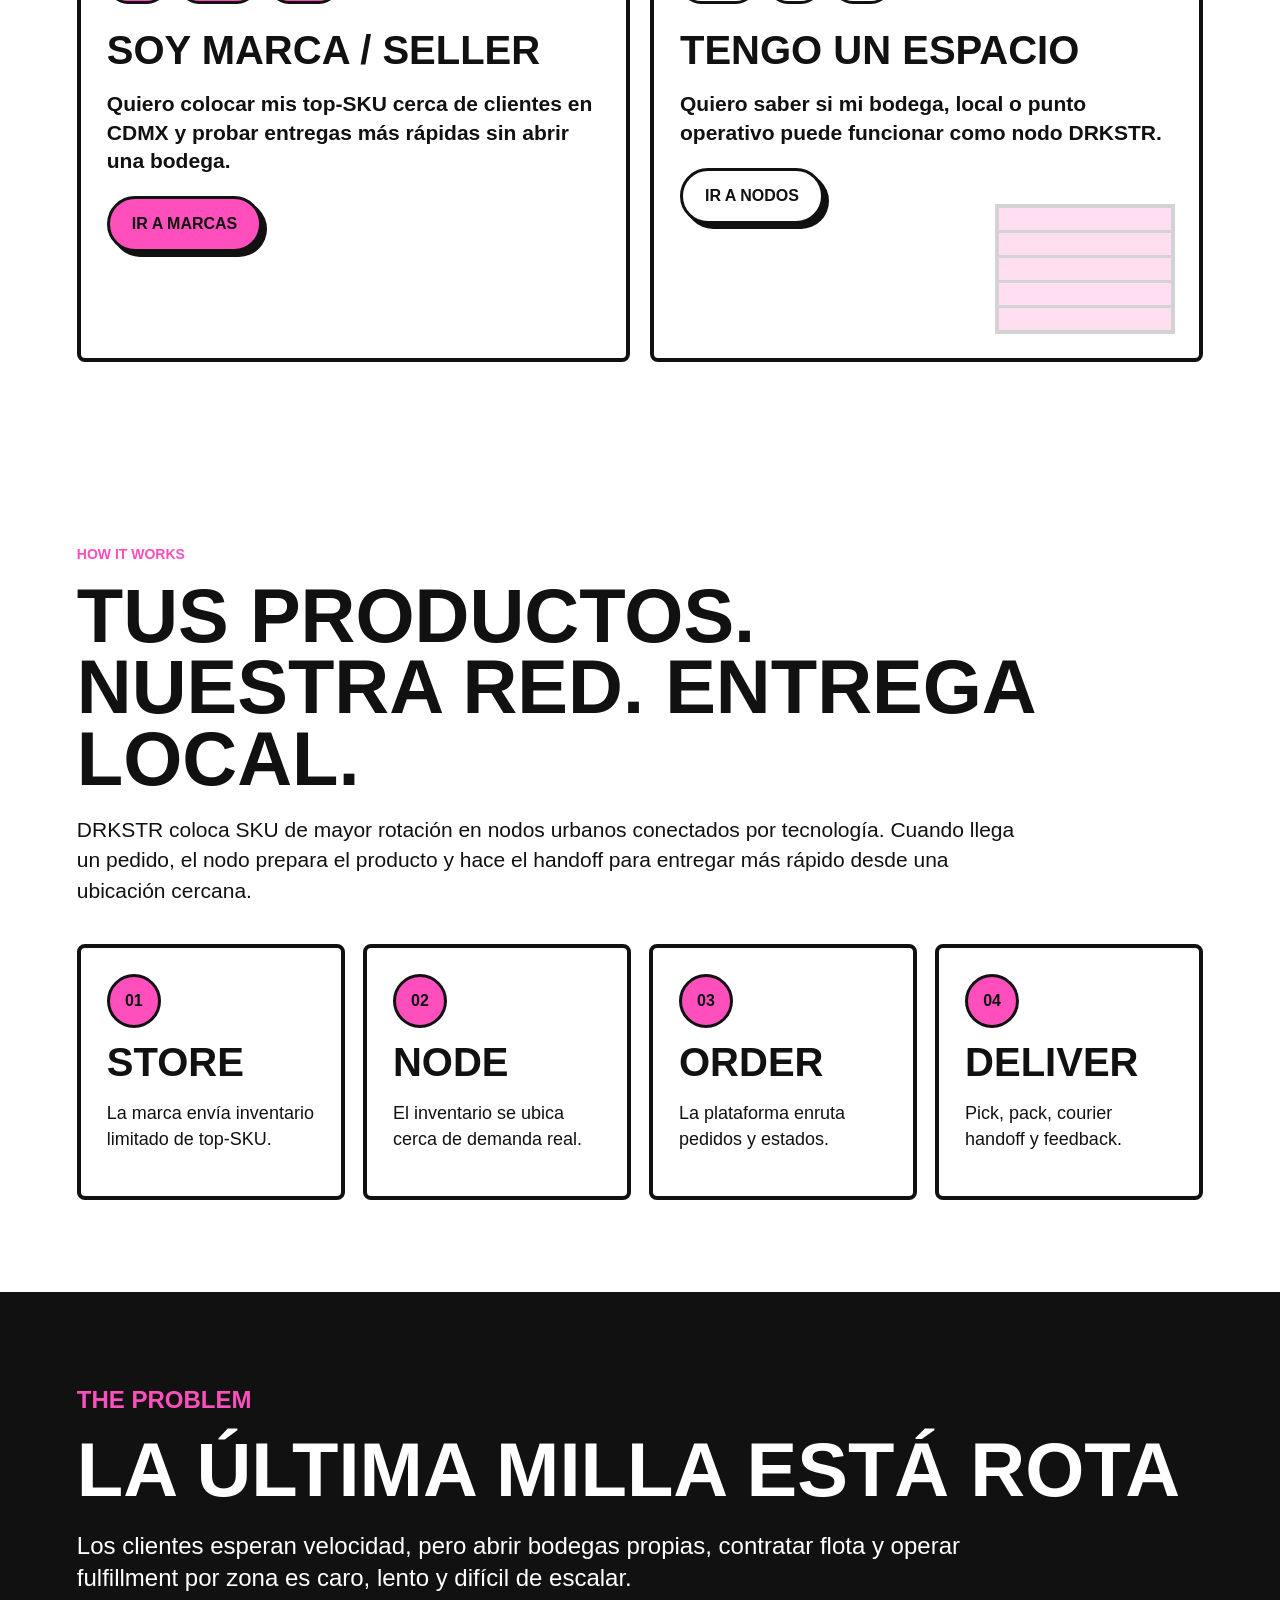
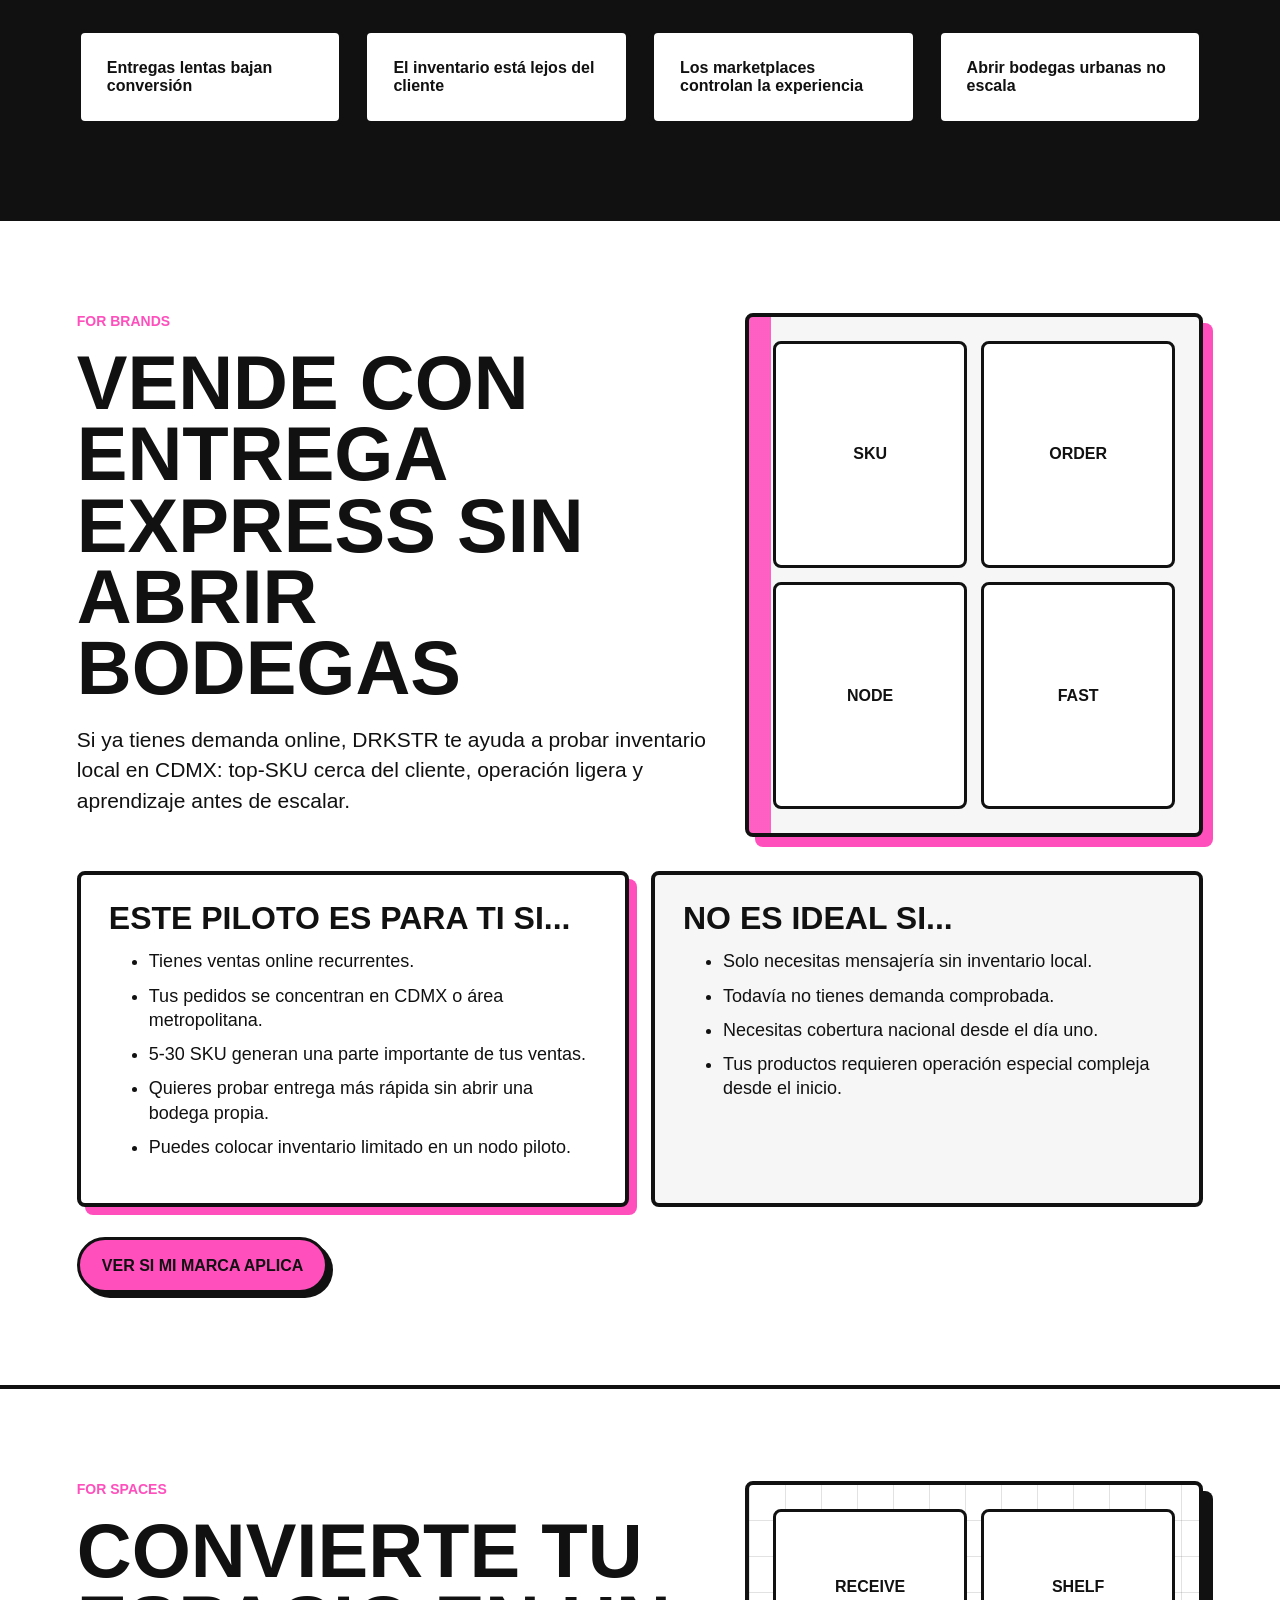
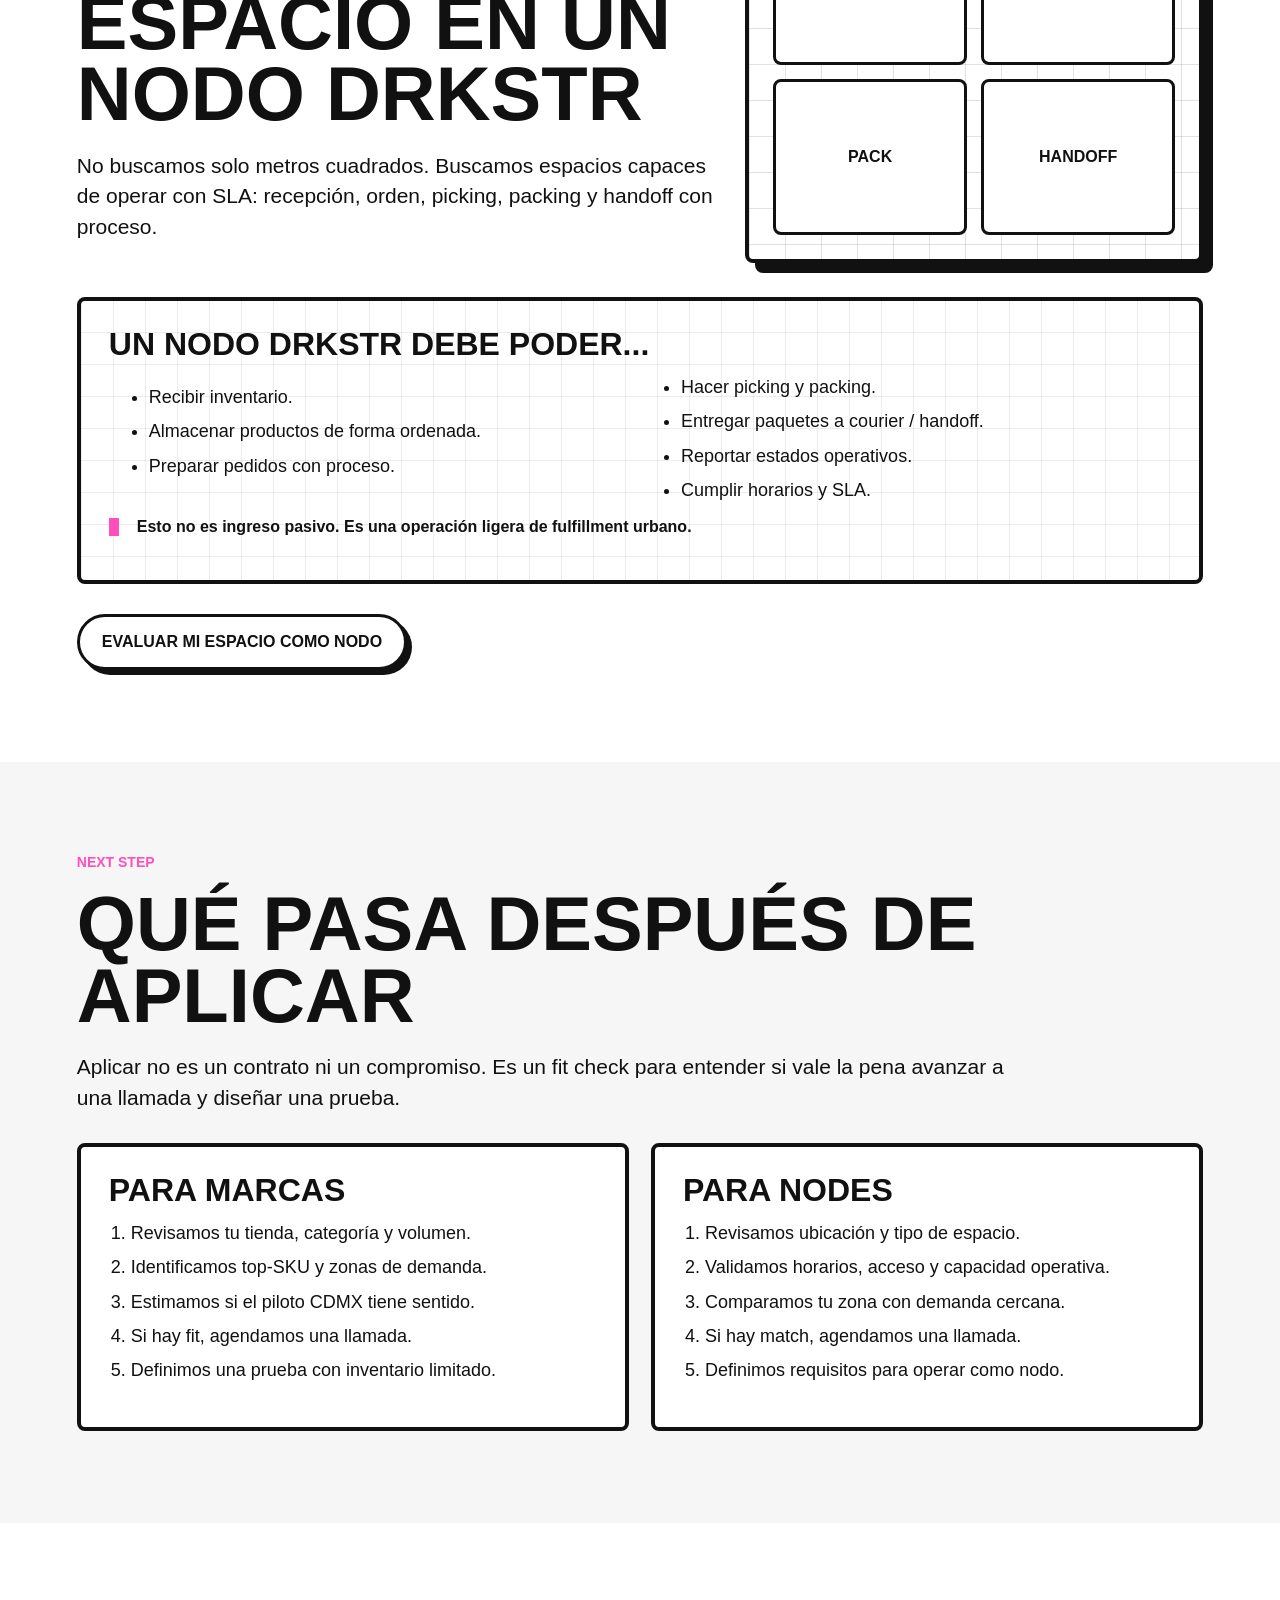
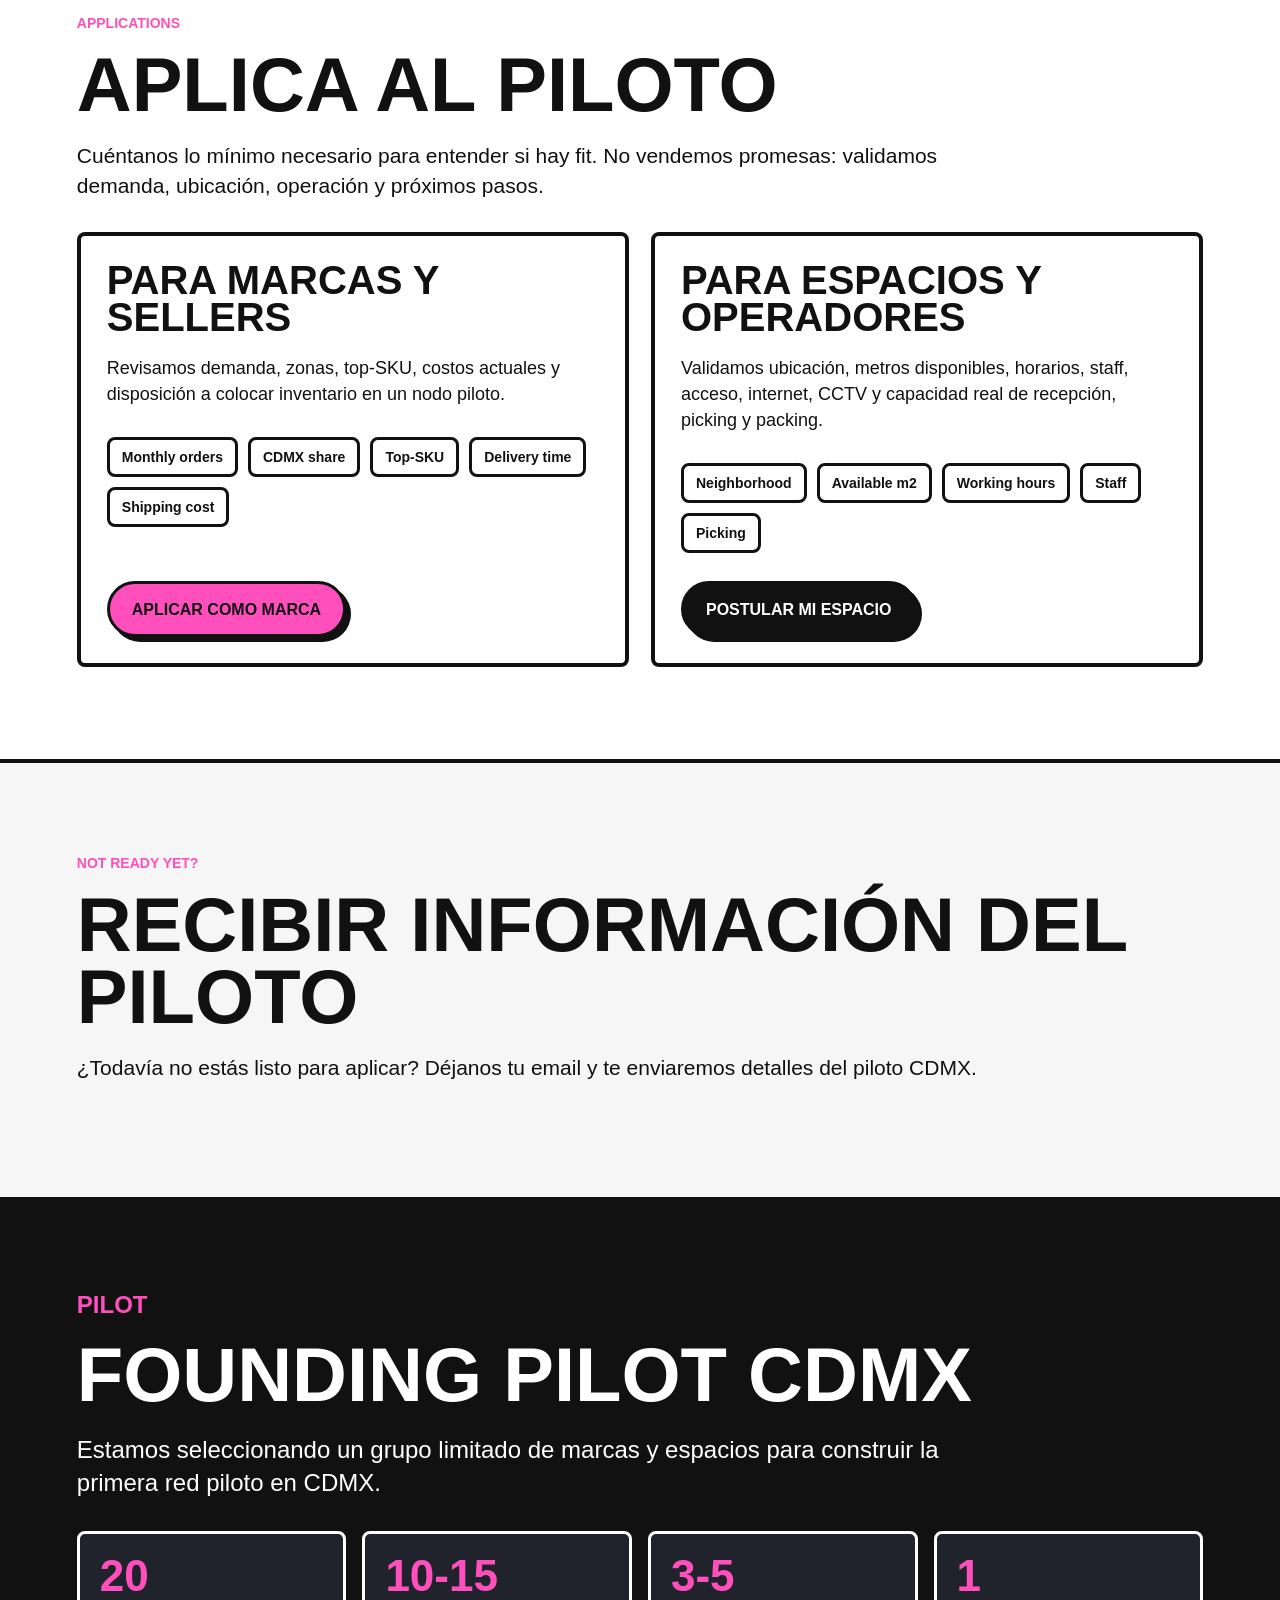
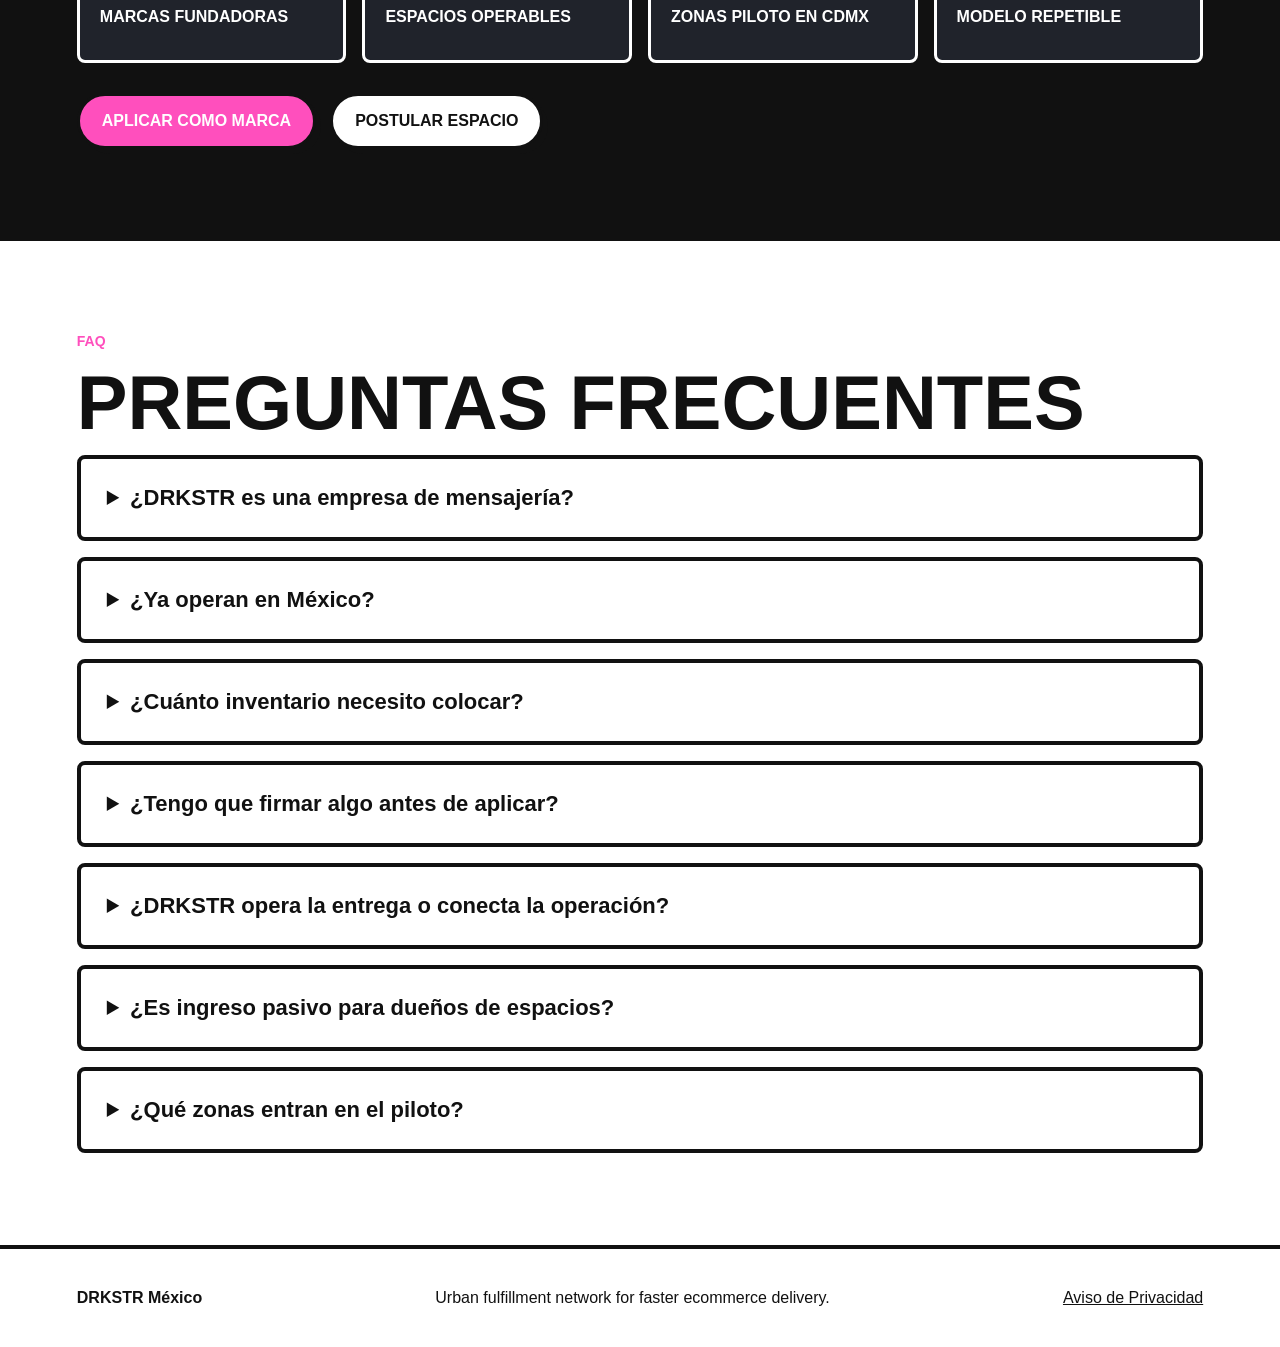
==== commit e789843d: "Improve landing CJM and tracking" ====
--- a/index.html
+++ b/index.html
@@ -5,11 +5,11 @@
   <meta name="viewport" content="width=device-width, initial-scale=1">
   <title>DRKSTR México | Red urbana de fulfillment y entrega express</title>
   <meta name="description" content="DRKSTR conecta marcas ecommerce con nodos urbanos de fulfillment en México. Coloca tus top-SKU cerca del cliente y entrega más rápido sin abrir bodegas.">
-  <link rel="canonical" href="https://yafufig.github.io/drkstr/">
+  <link rel="canonical" href="https://drkstr.online/">
   <meta property="og:title" content="DRKSTR México - Urban fulfillment network">
   <meta property="og:description" content="Inventario local, nodos urbanos y entregas más rápidas para ecommerce en CDMX.">
-  <meta property="og:image" content="https://yafufig.github.io/drkstr/assets/og-drkstr-mexico.png">
-  <meta property="og:url" content="https://yafufig.github.io/drkstr/">
+  <meta property="og:image" content="https://drkstr.online/assets/og-drkstr-mexico.png">
+  <meta property="og:url" content="https://drkstr.online/">
   <meta name="twitter:card" content="summary_large_image">
   <link rel="icon" href="assets/favicon.svg" type="image/svg+xml">
   <link rel="stylesheet" href="style.css">
@@ -28,30 +28,30 @@
     "@graph": [
       {
         "@type": "Organization",
-        "@id": "https://yafufig.github.io/drkstr/#organization",
+        "@id": "https://drkstr.online/#organization",
         "name": "DRKSTR Mexico",
-        "url": "https://yafufig.github.io/drkstr/",
-        "logo": "https://yafufig.github.io/drkstr/assets/logo-drkstr.svg"
+        "url": "https://drkstr.online/",
+        "logo": "https://drkstr.online/assets/logo-drkstr.svg"
       },
       {
         "@type": "Service",
-        "@id": "https://yafufig.github.io/drkstr/#service",
+        "@id": "https://drkstr.online/#service",
         "name": "Urban fulfillment network for ecommerce brands",
-        "provider": { "@id": "https://yafufig.github.io/drkstr/#organization" },
+        "provider": { "@id": "https://drkstr.online/#organization" },
         "areaServed": "Mexico City",
         "serviceType": "Urban fulfillment, node network, pick-pack and delivery handoff",
         "description": "DRKSTR connects ecommerce brands with urban spaces that can operate as fulfillment nodes for a CDMX pilot."
       },
       {
         "@type": "FAQPage",
-        "@id": "https://yafufig.github.io/drkstr/#faq",
+        "@id": "https://drkstr.online/#faq",
         "mainEntity": [
           {
             "@type": "Question",
             "name": "¿DRKSTR es una empresa de mensajería?",
             "acceptedAnswer": {
               "@type": "Answer",
-              "text": "No solo. DRKSTR es una red de fulfillment urbano que conecta inventario, nodos, preparación de pedidos y handoff de entrega."
+              "text": "No solo. DRKSTR es una red de fulfillment urbano que conecta inventario, nodos, procesos y handoff de entrega."
             }
           },
           {
@@ -64,42 +64,26 @@
           },
           {
             "@type": "Question",
-            "name": "¿Necesito enviar todo mi inventario?",
-            "acceptedAnswer": {
-              "@type": "Answer",
-              "text": "No. El piloto esta pensado para top-SKU: productos con rotacion alta y demanda comprobada."
+            "name": "¿Cuánto inventario necesito colocar?",
+            "acceptedAnswer": {
+              "@type": "Answer",
+              "text": "Para el piloto recomendamos empezar con inventario limitado y top-SKU. La meta es validar rotacion, zonas y operacion antes de escalar."
             }
           },
           {
             "@type": "Question",
-            "name": "¿Es ingreso pasivo para dueños de espacios?",
-            "acceptedAnswer": {
-              "@type": "Answer",
-              "text": "No exactamente. Un nodo requiere operacion, horarios, recepcion, picking, packing y cumplimiento de procesos."
+            "name": "¿Tengo que firmar algo antes de aplicar?",
+            "acceptedAnswer": {
+              "@type": "Answer",
+              "text": "No. La aplicacion solo ayuda a revisar fit. Si hay match, el siguiente paso es una llamada y la definicion de proximos pasos."
             }
           },
           {
             "@type": "Question",
-            "name": "¿Qué zonas entran en el piloto?",
-            "acceptedAnswer": {
-              "@type": "Answer",
-              "text": "La seleccion depende de la concentracion de demanda de marcas y la disponibilidad de espacios operables. La prioridad inicial es CDMX."
-            }
-          },
-          {
-            "@type": "Question",
-            "name": "¿Cómo se conectan los pedidos?",
-            "acceptedAnswer": {
-              "@type": "Answer",
-              "text": "En el MVP se puede empezar con flujos simples y externos. Las integraciones ecommerce y WMS se priorizan cuando la demanda piloto justifica automatizacion."
-            }
-          },
-          {
-            "@type": "Question",
-            "name": "¿Qué pasa después de aplicar?",
-            "acceptedAnswer": {
-              "@type": "Answer",
-              "text": "DRKSTR revisa fit, zona, volumen y capacidad operativa. Si hay match, el siguiente paso es una llamada y la definicion del piloto."
+            "name": "¿DRKSTR opera la entrega o conecta la operación?",
+            "acceptedAnswer": {
+              "@type": "Answer",
+              "text": "DRKSTR conecta inventario, nodos, procesos y handoff de entrega. En el MVP se puede iniciar con flujos simples y partners externos antes de automatizar integraciones profundas."
             }
           }
         ]
@@ -114,14 +98,15 @@
   <!-- End Google Tag Manager (noscript) -->
 
   <header class="nav">
-    <a href="#top" class="logo" aria-label="DRKSTR Mexico home">
+    <a href="/" class="logo" aria-label="DRKSTR Mexico home" data-event="menu_click" data-section="nav" data-menu-target="home">
       <img src="assets/logo-drkstr.svg" alt="DRKSTR Mexico">
     </a>
     <nav aria-label="Principal">
-      <a href="#brands">Marcas</a>
-      <a href="#nodes">Nodos</a>
-      <a href="#platform">Plataforma</a>
-      <a href="#faq">FAQ</a>
+      <a href="#brands" data-event="menu_click" data-section="nav" data-menu-target="brands">Marcas</a>
+      <a href="#nodes" data-event="menu_click" data-section="nav" data-menu-target="nodes">Nodos</a>
+      <a href="#how" data-event="menu_click" data-section="nav" data-menu-target="how">Plataforma</a>
+      <a href="#faq" data-event="menu_click" data-section="nav" data-menu-target="faq">FAQ</a>
+      <a href="/privacy.html" data-event="privacy_click" data-section="nav">Aviso</a>
     </nav>
   </header>
 
@@ -132,16 +117,19 @@
         <h1>LA RED URBANA PARA ENTREGAR MÁS RÁPIDO</h1>
         <p class="lead">Conectamos marcas ecommerce con espacios urbanos listos para operar como nodos de fulfillment. Tus productos más cerca. Tus pedidos más rápidos.</p>
         <div class="cta-row">
-          <a class="btn primary" href="#brands" data-event="hero_cta_brand_click">Quiero entregar más rápido</a>
-          <a class="btn secondary" href="#nodes" data-event="hero_cta_node_click">Quiero operar un nodo</a>
-        </div>
-        <p class="micro">Piloto inicial en CDMX. Estamos seleccionando marcas y espacios fundadores.</p>
+          <a class="btn primary" href="#brands" data-event="hero_cta_brand_click" data-section="hero" data-audience="brand">Ver si mi marca aplica</a>
+          <a class="btn secondary" href="#nodes" data-event="hero_cta_node_click" data-section="hero" data-audience="node">Evaluar mi espacio como nodo</a>
+          <a class="btn secondary optional-link" href="WHATSAPP_URL" target="_blank" rel="noopener noreferrer" data-event="whatsapp_click" data-section="hero" data-destination="whatsapp">WhatsApp</a>
+        </div>
+        <p class="micro">Toma menos de 2 minutos. Revisamos fit, zona y capacidad antes de avanzar.</p>
       </div>
 
       <aside class="hero-panel" aria-label="DRKSTR network diagram">
         <div class="panel-top">
-          <span>BRANDS</span>
-          <span>NODES</span>
+          <span>BRAND</span>
+          <span>NODE</span>
+          <span>ORDER</span>
+          <span>DELIVERY</span>
         </div>
         <img src="assets/hero-network.svg" alt="Brand, node, order and delivery network">
         <div class="metric-grid">
@@ -150,6 +138,48 @@
           <div><strong>SLA</strong><span>operacion medible</span></div>
         </div>
       </aside>
+    </section>
+
+    <section class="section audience">
+      <p class="eyebrow">START HERE</p>
+      <h2>¿QUÉ QUIERES VALIDAR?</h2>
+      <div class="cards two scenario-grid">
+        <article class="scenario-card brand-card">
+          <div class="sticker-row">
+            <span class="sticker">SKU</span>
+            <span class="sticker">BOXES</span>
+            <span class="sticker">CDMX</span>
+          </div>
+          <h3>SOY MARCA / SELLER</h3>
+          <p>Quiero colocar mis top-SKU cerca de clientes en CDMX y probar entregas más rápidas sin abrir una bodega.</p>
+          <a class="btn primary" href="#brands" data-event="audience_brand_select" data-section="audience_select" data-audience="brand">Ir a marcas</a>
+        </article>
+        <article class="scenario-card node-card">
+          <div class="warehouse-lines" aria-hidden="true"></div>
+          <div class="sticker-row">
+            <span class="sticker white">SHELF</span>
+            <span class="sticker white">PIN</span>
+            <span class="sticker white">SLA</span>
+          </div>
+          <h3>TENGO UN ESPACIO</h3>
+          <p>Quiero saber si mi bodega, local o punto operativo puede funcionar como nodo DRKSTR.</p>
+          <a class="btn secondary" href="#nodes" data-event="audience_node_select" data-section="audience_select" data-audience="node">Ir a nodos</a>
+        </article>
+      </div>
+    </section>
+
+    <section id="how" class="section platform">
+      <div class="section-head">
+        <p class="eyebrow">HOW IT WORKS</p>
+        <h2>TUS PRODUCTOS. NUESTRA RED. ENTREGA LOCAL.</h2>
+        <p class="wide">DRKSTR coloca SKU de mayor rotación en nodos urbanos conectados por tecnología. Cuando llega un pedido, el nodo prepara el producto y hace el handoff para entregar más rápido desde una ubicación cercana.</p>
+      </div>
+      <div class="steps">
+        <div><span>01</span><h3>STORE</h3><p>La marca envía inventario limitado de top-SKU.</p></div>
+        <div><span>02</span><h3>NODE</h3><p>El inventario se ubica cerca de demanda real.</p></div>
+        <div><span>03</span><h3>ORDER</h3><p>La plataforma enruta pedidos y estados.</p></div>
+        <div><span>04</span><h3>DELIVER</h3><p>Pick, pack, courier handoff y feedback.</p></div>
+      </div>
     </section>
 
     <section class="problem block-black">
@@ -164,107 +194,116 @@
       </div>
     </section>
 
-    <section id="platform" class="section platform">
-      <div class="section-head">
-        <p class="eyebrow">HOW IT WORKS</p>
-        <h2>TUS PRODUCTOS. NUESTRA RED. ENTREGA LOCAL.</h2>
-        <p class="wide">DRKSTR coloca tus SKU de mayor rotación en nodos urbanos conectados por tecnología. Cuando llega un pedido, el nodo prepara el producto y lo entrega más rápido desde una ubicación cercana.</p>
-      </div>
-      <div class="steps">
-        <div><span>01</span><h3>STORE</h3><p>La marca envía sus top-SKU al piloto.</p></div>
-        <div><span>02</span><h3>NODE</h3><p>El inventario se almacena cerca de la demanda.</p></div>
-        <div><span>03</span><h3>ORDER</h3><p>La plataforma recibe y enruta el pedido.</p></div>
-        <div><span>04</span><h3>DELIVER</h3><p>Pick, pack, handoff y entrega express.</p></div>
-      </div>
-      <div class="platform-grid">
+    <section id="brands" class="section branch brand-branch" data-view-event="brand_fit_view" data-section="brands" data-audience="brand">
+      <div class="branch-hero">
+        <div>
+          <p class="eyebrow">FOR BRANDS</p>
+          <h2>VENDE CON ENTREGA EXPRESS SIN ABRIR BODEGAS</h2>
+          <p class="wide">Si ya tienes demanda online, DRKSTR te ayuda a probar inventario local en CDMX: top-SKU cerca del cliente, operación ligera y aprendizaje antes de escalar.</p>
+        </div>
+        <div class="branch-visual pink-shelf" aria-hidden="true">
+          <span>SKU</span>
+          <span>ORDER</span>
+          <span>NODE</span>
+          <span>FAST</span>
+        </div>
+      </div>
+      <div class="fit-grid">
+        <article class="fit-card yes">
+          <h3>ESTE PILOTO ES PARA TI SI...</h3>
+          <ul>
+            <li>Tienes ventas online recurrentes.</li>
+            <li>Tus pedidos se concentran en CDMX o área metropolitana.</li>
+            <li>5-30 SKU generan una parte importante de tus ventas.</li>
+            <li>Quieres probar entrega más rápida sin abrir una bodega propia.</li>
+            <li>Puedes colocar inventario limitado en un nodo piloto.</li>
+          </ul>
+        </article>
+        <article class="fit-card no">
+          <h3>NO ES IDEAL SI...</h3>
+          <ul>
+            <li>Solo necesitas mensajería sin inventario local.</li>
+            <li>Todavía no tienes demanda comprobada.</li>
+            <li>Necesitas cobertura nacional desde el día uno.</li>
+            <li>Tus productos requieren operación especial compleja desde el inicio.</li>
+          </ul>
+        </article>
+      </div>
+      <div class="cta-row">
+        <a class="btn primary" href="#brand-application" data-event="brand_section_cta_click" data-section="brands" data-audience="brand">Ver si mi marca aplica</a>
+        <a class="btn secondary optional-link" href="WHATSAPP_URL" target="_blank" rel="noopener noreferrer" data-event="brand_whatsapp_click" data-also-event="whatsapp_click" data-section="brands" data-audience="brand" data-destination="whatsapp">Hablar por WhatsApp</a>
+      </div>
+    </section>
+
+    <section id="nodes" class="section branch node-branch" data-view-event="node_fit_view" data-section="nodes" data-audience="node">
+      <div class="branch-hero">
+        <div>
+          <p class="eyebrow">FOR SPACES</p>
+          <h2>CONVIERTE TU ESPACIO EN UN NODO DRKSTR</h2>
+          <p class="wide">No buscamos solo metros cuadrados. Buscamos espacios capaces de operar con SLA: recepción, orden, picking, packing y handoff con proceso.</p>
+        </div>
+        <div class="branch-visual warehouse-grid" aria-hidden="true">
+          <span>RECEIVE</span>
+          <span>SHELF</span>
+          <span>PACK</span>
+          <span>HANDOFF</span>
+        </div>
+      </div>
+      <div class="requirements-card">
+        <h3>UN NODO DRKSTR DEBE PODER...</h3>
+        <ul class="requirement-list">
+          <li>Recibir inventario.</li>
+          <li>Almacenar productos de forma ordenada.</li>
+          <li>Preparar pedidos con proceso.</li>
+          <li>Hacer picking y packing.</li>
+          <li>Entregar paquetes a courier / handoff.</li>
+          <li>Reportar estados operativos.</li>
+          <li>Cumplir horarios y SLA.</li>
+        </ul>
+        <p class="quote">Esto no es ingreso pasivo. Es una operación ligera de fulfillment urbano.</p>
+      </div>
+      <div class="cta-row">
+        <a class="btn secondary" href="#node-application" data-event="node_section_cta_click" data-section="nodes" data-audience="node">Evaluar mi espacio como nodo</a>
+        <a class="btn secondary optional-link" href="WHATSAPP_URL" target="_blank" rel="noopener noreferrer" data-event="node_whatsapp_click" data-also-event="whatsapp_click" data-section="nodes" data-audience="node" data-destination="whatsapp">Hablar por WhatsApp</a>
+      </div>
+    </section>
+
+    <section id="after-apply" class="section after-apply" data-view-event="after_apply_view" data-section="after_apply">
+      <p class="eyebrow">NEXT STEP</p>
+      <h2>QUÉ PASA DESPUÉS DE APLICAR</h2>
+      <p class="wide">Aplicar no es un contrato ni un compromiso. Es un fit check para entender si vale la pena avanzar a una llamada y diseñar una prueba.</p>
+      <div class="process-grid">
         <article>
-          <img src="assets/platform_orders_kanban.jpg" alt="Order management board">
-          <h3>Order routing</h3>
-          <p>Pedidos, estados y handoff operacional en un flujo visible para marca y nodo.</p>
+          <h3>Para marcas</h3>
+          <ol>
+            <li>Revisamos tu tienda, categoría y volumen.</li>
+            <li>Identificamos top-SKU y zonas de demanda.</li>
+            <li>Estimamos si el piloto CDMX tiene sentido.</li>
+            <li>Si hay fit, agendamos una llamada.</li>
+            <li>Definimos una prueba con inventario limitado.</li>
+          </ol>
         </article>
         <article>
-          <img src="assets/platform_city_selection.jpg" alt="City and zone selection interface">
-          <h3>Node matching</h3>
-          <p>La liquidez se valida por zonas: demanda cercana, capacidad disponible y SLA real.</p>
-        </article>
-        <article>
-          <img src="assets/platform_integrations.jpg" alt="Integration interface">
-          <h3>WMS + integraciones</h3>
-          <p>El piloto mide el fit antes de escalar integraciones profundas o flujos avanzados.</p>
-        </article>
-      </div>
-    </section>
-
-    <section class="section switcher">
-      <p class="eyebrow">TWO SIDES</p>
-      <h2>ELIGE TU LADO DE LA RED</h2>
-      <div class="cards two">
-        <article class="big-card" id="brands">
-          <img src="assets/usecase_sellers.png" alt="" aria-hidden="true">
-          <h3>SOY MARCA / SELLER</h3>
-          <p>Quiero vender con entrega express sin abrir bodegas ni construir operación logística propia.</p>
-          <ul>
-            <li>Fulfillment urbano para top-SKU</li>
-            <li>Inventario cerca del cliente en CDMX</li>
-            <li>Pick, pack y delivery handoff</li>
-            <li>Tracking y visibilidad operativa</li>
-          </ul>
-          <a class="btn primary" href="BRAND_FORM_URL" data-event="brand_section_cta_click" data-form-start="form_brand_start">Aplicar como marca</a>
-        </article>
-        <article class="big-card pink-card" id="nodes">
-          <img src="assets/usecase_telecom.png" alt="" aria-hidden="true">
-          <h3>TENGO UN ESPACIO</h3>
-          <p>Quiero convertir mi bodega, local o punto operativo en un nodo DRKSTR.</p>
-          <ul>
-            <li>Monetiza espacio disponible</li>
-            <li>Opera pedidos ecommerce con proceso</li>
-            <li>Recepción, picking y packing</li>
-            <li>Ingresos por almacenamiento y operación</li>
-          </ul>
-          <a class="btn dark" href="NODE_FORM_URL" data-event="node_section_cta_click" data-form-start="form_node_start">Postular mi espacio</a>
-        </article>
-      </div>
-    </section>
-
-    <section class="section details">
-      <div>
-        <p class="eyebrow">FOR BRANDS</p>
-        <h2>VENDE CON ENTREGA EXPRESS SIN ABRIR BODEGAS</h2>
-        <p>Coloca tus productos más vendidos en nodos urbanos y ofrece entregas rápidas en zonas piloto de CDMX.</p>
-        <p class="quote">Estamos seleccionando marcas fundadoras con demanda comprobada y productos de alta rotación.</p>
-      </div>
-      <div>
-        <p class="eyebrow">FOR NODES</p>
-        <h2>CONVIERTE TU ESPACIO EN UN NODO DRKSTR</h2>
-        <p>Si tienes una bodega, local, punto logístico o espacio operativo en zona urbana, puedes monetizarlo operando fulfillment para marcas ecommerce.</p>
-        <p class="quote">No buscamos solo metros cuadrados. Buscamos espacios capaces de operar con SLA.</p>
-      </div>
-    </section>
-
-    <section class="section liquidity block-black">
-      <div>
-        <p class="eyebrow pink">MARKET VALIDATION</p>
-        <h2>UN PILOTO PARA ENCONTRAR LIQUIDEZ REAL</h2>
-        <p>La meta no es prometer cobertura nacional desde el día uno. La meta es mapear dónde coinciden pedidos, inventario, espacios operables y tiempos de entrega competitivos.</p>
-      </div>
-      <div class="liquidity-map" aria-label="Demand and supply map">
-        <span class="pin brand">Brands</span>
-        <span class="pin demand">Demand heatmap</span>
-        <span class="pin node">Nodes</span>
-        <span class="pin sla">SLA zones</span>
-        <span class="route route-a"></span>
-        <span class="route route-b"></span>
-        <span class="route route-c"></span>
+          <h3>Para nodes</h3>
+          <ol>
+            <li>Revisamos ubicación y tipo de espacio.</li>
+            <li>Validamos horarios, acceso y capacidad operativa.</li>
+            <li>Comparamos tu zona con demanda cercana.</li>
+            <li>Si hay match, agendamos una llamada.</li>
+            <li>Definimos requisitos para operar como nodo.</li>
+          </ol>
+        </article>
       </div>
     </section>
 
     <section class="section forms">
       <p class="eyebrow">APPLICATIONS</p>
-      <h2>FORMULARIOS QUE CALIFICAN, NO SOLO CAPTURAN EMAILS</h2>
+      <h2>APLICA AL PILOTO</h2>
+      <p class="wide">Cuéntanos lo mínimo necesario para entender si hay fit. No vendemos promesas: validamos demanda, ubicación, operación y próximos pasos.</p>
       <div class="forms-grid">
-        <article>
-          <h3>Brand fit</h3>
-          <p>Usamos la aplicación para entender demanda, zonas, top-SKU, costos actuales y disposición a colocar inventario en un nodo piloto.</p>
+        <article id="brand-application">
+          <h3>Para marcas y sellers</h3>
+          <p>Revisamos demanda, zonas, top-SKU, costos actuales y disposición a colocar inventario en un nodo piloto.</p>
           <div class="field-tags">
             <span>Monthly orders</span>
             <span>CDMX share</span>
@@ -272,11 +311,11 @@
             <span>Delivery time</span>
             <span>Shipping cost</span>
           </div>
-          <a class="btn primary" href="BRAND_FORM_URL" data-event="brand_section_cta_click" data-form-start="form_brand_start">Aplicar como marca</a>
-        </article>
-        <article>
-          <h3>Node capacity</h3>
-          <p>Validamos ubicación, metros disponibles, horarios, staff, internet, CCTV y capacidad real de recepción, picking y packing.</p>
+          <a class="btn primary" href="https://docs.google.com/forms/d/e/1FAIpQLScRIzMmyaE9ionKAocDYFeWckqrmcJVm9W8irJusPfNfoH24g/viewform" target="_blank" rel="noopener noreferrer" data-event="form_brand_start" data-section="applications" data-audience="brand" data-form-type="brand">Aplicar como marca</a>
+        </article>
+        <article id="node-application">
+          <h3>Para espacios y operadores</h3>
+          <p>Validamos ubicación, metros disponibles, horarios, staff, acceso, internet, CCTV y capacidad real de recepción, picking y packing.</p>
           <div class="field-tags">
             <span>Neighborhood</span>
             <span>Available m2</span>
@@ -284,21 +323,35 @@
             <span>Staff</span>
             <span>Picking</span>
           </div>
-          <a class="btn dark" href="NODE_FORM_URL" data-event="node_section_cta_click" data-form-start="form_node_start">Postular espacio</a>
-        </article>
-      </div>
-      <p class="privacy-note">Los formularios externos deben incluir consentimiento: Acepto el Aviso de Privacidad y el uso de mis datos para ser contactado sobre el piloto DRKSTR México.</p>
-    </section>
-
-    <section class="section pilot block-black">
+          <a class="btn dark" href="https://docs.google.com/forms/d/e/1FAIpQLSd6J76eWqcs7oBoqSwMUCZdtQbX16nTpHsDEOawGdQ1sMLprg/viewform" target="_blank" rel="noopener noreferrer" data-event="form_node_start" data-section="applications" data-audience="node" data-form-type="node">Postular mi espacio</a>
+        </article>
+      </div>
+    </section>
+
+    <section class="section soft-lead">
+      <div>
+        <p class="eyebrow">NOT READY YET?</p>
+        <h2>RECIBIR INFORMACIÓN DEL PILOTO</h2>
+        <p class="wide">¿Todavía no estás listo para aplicar? Déjanos tu email y te enviaremos detalles del piloto CDMX.</p>
+      </div>
+      <a class="btn secondary optional-link" href="SOFT_LEAD_FORM_URL" target="_blank" rel="noopener noreferrer" data-event="soft_lead_click" data-section="soft_lead">Recibir información del piloto</a>
+    </section>
+
+    <section class="section pilot block-black" data-view-event="pilot_slots_view" data-section="pilot">
       <p class="eyebrow pink">PILOT</p>
       <h2>FOUNDING PILOT CDMX</h2>
       <p>Estamos seleccionando un grupo limitado de marcas y espacios para construir la primera red piloto en CDMX.</p>
+      <div class="pilot-slots">
+        <div><strong>20</strong><span>marcas fundadoras</span></div>
+        <div><strong>10-15</strong><span>espacios operables</span></div>
+        <div><strong>3-5</strong><span>zonas piloto en CDMX</span></div>
+        <div><strong>1</strong><span>modelo repetible</span></div>
+      </div>
       <div class="cta-row">
-        <a class="btn primary" href="BRAND_FORM_URL" data-event="pilot_apply_click" data-form-start="form_brand_start">Aplicar ahora</a>
-        <a class="btn secondary light" href="NODE_FORM_URL" data-event="pilot_apply_click" data-form-start="form_node_start">Postular espacio</a>
-        <a class="btn ghost" href="WHATSAPP_URL" data-event="whatsapp_click">WhatsApp</a>
-        <a class="btn ghost" href="CALENDLY_URL" data-event="calendly_click">Agendar llamada</a>
+        <a class="btn primary" href="#brand-application" data-event="pilot_apply_brand_click" data-section="pilot" data-audience="brand">Aplicar como marca</a>
+        <a class="btn secondary light" href="#node-application" data-event="pilot_apply_node_click" data-section="pilot" data-audience="node">Postular espacio</a>
+        <a class="btn ghost optional-link" href="WHATSAPP_URL" target="_blank" rel="noopener noreferrer" data-event="whatsapp_click" data-section="pilot" data-destination="whatsapp">WhatsApp</a>
+        <a class="btn ghost optional-link" href="CALENDLY_URL" target="_blank" rel="noopener noreferrer" data-event="calendly_click" data-section="pilot" data-destination="calendar">Agendar llamada</a>
       </div>
     </section>
 
@@ -307,18 +360,25 @@
       <h2>PREGUNTAS FRECUENTES</h2>
       <details><summary>¿DRKSTR es una empresa de mensajería?</summary><p>No solo. DRKSTR es una red de fulfillment urbano. Conectamos inventario, nodos, preparación de pedidos y handoff de entrega.</p></details>
       <details><summary>¿Ya operan en México?</summary><p>Estamos preparando un piloto inicial en CDMX y seleccionando marcas y espacios fundadores. No prometemos una red nacional antes de validar la liquidez local.</p></details>
-      <details><summary>¿Necesito enviar todo mi inventario?</summary><p>No. El piloto está pensado para top-SKU: productos con mayor rotación, demanda comprobada y mejor potencial de entrega rápida.</p></details>
+      <details><summary>¿Cuánto inventario necesito colocar?</summary><p>Para el piloto recomendamos empezar con inventario limitado y top-SKU. La meta es validar rotación, zonas y operación antes de escalar.</p></details>
+      <details><summary>¿Tengo que firmar algo antes de aplicar?</summary><p>No. La aplicación solo nos ayuda a revisar fit. Si hay match, avanzamos a una llamada y definimos próximos pasos.</p></details>
+      <details><summary>¿DRKSTR opera la entrega o conecta la operación?</summary><p>DRKSTR conecta inventario, nodos, procesos y handoff de entrega. En el MVP podemos iniciar con flujos simples y partners externos antes de automatizar integraciones profundas.</p></details>
       <details><summary>¿Es ingreso pasivo para dueños de espacios?</summary><p>No exactamente. Un nodo requiere operación, horarios, recepción, picking, packing y cumplimiento de procesos.</p></details>
       <details><summary>¿Qué zonas entran en el piloto?</summary><p>La selección depende de la concentración de demanda de marcas y la disponibilidad de espacios operables. La prioridad inicial es CDMX.</p></details>
-      <details><summary>¿Cómo se conectan los pedidos?</summary><p>En el MVP podemos empezar con flujos simples y externos. Las integraciones ecommerce y WMS se priorizan cuando la demanda piloto justifica automatización.</p></details>
-      <details><summary>¿Qué pasa después de aplicar?</summary><p>Revisamos fit, zona, volumen y capacidad operativa. Si hay match, avanzamos a una llamada y a la definición del piloto.</p></details>
     </section>
   </main>
+
+  <nav class="mobile-sticky" aria-label="Acciones rápidas">
+    <a href="#brands" data-event="mobile_sticky_brand_click" data-section="mobile_sticky" data-audience="brand">Marca</a>
+    <a href="#nodes" data-event="mobile_sticky_node_click" data-section="mobile_sticky" data-audience="node">Nodo</a>
+    <a class="optional-link" href="WHATSAPP_URL" target="_blank" rel="noopener noreferrer" data-event="mobile_sticky_whatsapp_click" data-also-event="whatsapp_click" data-section="mobile_sticky" data-destination="whatsapp">WhatsApp</a>
+  </nav>
 
   <footer>
     <strong>DRKSTR México</strong>
     <span>Urban fulfillment network for faster ecommerce delivery.</span>
-    <a href="privacy.html" data-event="privacy_click">Aviso de Privacidad</a>
+    <a class="optional-link" href="WHATSAPP_URL" target="_blank" rel="noopener noreferrer" data-event="whatsapp_click" data-section="footer" data-destination="whatsapp">WhatsApp</a>
+    <a href="/privacy.html" data-event="privacy_click" data-section="footer">Aviso de Privacidad</a>
   </footer>
 
   <script src="script.js"></script>
--- a/style.css
+++ b/style.css
@@ -15,6 +15,11 @@
 
 html {
   scroll-behavior: smooth;
+}
+
+section,
+article[id] {
+  scroll-margin-top: 96px;
 }
 
 body {
@@ -67,6 +72,12 @@
 .hero,
 .problem {
   padding: 92px 6vw;
+}
+
+.optional-link[href="WHATSAPP_URL"],
+.optional-link[href="CALENDLY_URL"],
+.optional-link[href="SOFT_LEAD_FORM_URL"] {
+  display: none !important;
 }
 
 .section-grid {
@@ -233,6 +244,80 @@
   text-align: center;
 }
 
+.audience {
+  border-top: 4px solid var(--black);
+}
+
+.scenario-grid {
+  align-items: stretch;
+}
+
+.scenario-card {
+  position: relative;
+  min-height: 430px;
+  overflow: hidden;
+}
+
+.scenario-card h3 {
+  margin-top: 28px;
+}
+
+.scenario-card p {
+  max-width: 620px;
+  font-size: 21px;
+  line-height: 1.35;
+}
+
+.brand-card {
+  background:
+    linear-gradient(135deg, rgba(255, 79, 189, 0.35), rgba(255, 255, 255, 0) 48%),
+    var(--white);
+}
+
+.node-card {
+  background:
+    linear-gradient(90deg, rgba(17, 17, 17, 0.08) 1px, transparent 1px),
+    linear-gradient(0deg, rgba(17, 17, 17, 0.08) 1px, transparent 1px),
+    var(--white);
+  background-size: 34px 34px;
+}
+
+.sticker-row {
+  display: flex;
+  flex-wrap: wrap;
+  gap: 10px;
+}
+
+.sticker {
+  display: inline-flex;
+  align-items: center;
+  justify-content: center;
+  min-height: 42px;
+  padding: 9px 14px;
+  border: 3px solid var(--black);
+  border-radius: 999px;
+  background: var(--pink);
+  font-size: 13px;
+  font-weight: 900;
+}
+
+.sticker.white {
+  background: var(--white);
+}
+
+.warehouse-lines {
+  position: absolute;
+  right: 24px;
+  bottom: 24px;
+  width: 180px;
+  height: 130px;
+  border: 4px solid var(--black);
+  background:
+    repeating-linear-gradient(0deg, transparent 0 22px, var(--black) 22px 25px),
+    var(--pink);
+  opacity: 0.18;
+}
+
 .metric-grid {
   grid-template-columns: repeat(3, minmax(0, 1fr));
   margin-top: 14px;
@@ -355,6 +440,119 @@
 .platform-grid h3 {
   margin-top: 18px;
   font-size: 34px;
+}
+
+.branch {
+  border-top: 4px solid var(--black);
+}
+
+.branch-hero {
+  display: grid;
+  grid-template-columns: minmax(0, 1fr) minmax(300px, 0.72fr);
+  gap: 32px;
+  align-items: stretch;
+}
+
+.branch-visual {
+  display: grid;
+  grid-template-columns: repeat(2, minmax(0, 1fr));
+  gap: 14px;
+  min-height: 320px;
+  padding: 24px;
+  border: 4px solid var(--black);
+  border-radius: 8px;
+}
+
+.branch-visual span {
+  display: grid;
+  place-items: center;
+  border: 3px solid var(--black);
+  border-radius: 8px;
+  background: var(--white);
+  font-weight: 900;
+}
+
+.pink-shelf {
+  background:
+    linear-gradient(90deg, rgba(255, 79, 189, 0.9) 0 22px, transparent 22px),
+    var(--soft);
+  box-shadow: 10px 10px 0 var(--pink);
+}
+
+.warehouse-grid {
+  background:
+    linear-gradient(90deg, rgba(17, 17, 17, 0.12) 1px, transparent 1px),
+    linear-gradient(0deg, rgba(17, 17, 17, 0.12) 1px, transparent 1px),
+    var(--white);
+  background-size: 36px 36px;
+  box-shadow: 10px 10px 0 var(--black);
+}
+
+.fit-grid {
+  display: grid;
+  grid-template-columns: repeat(2, minmax(0, 1fr));
+  gap: 22px;
+  margin-top: 34px;
+}
+
+.fit-card,
+.requirements-card,
+.process-grid article {
+  padding: 28px;
+  border: 4px solid var(--black);
+  border-radius: 8px;
+  background: var(--white);
+}
+
+.fit-card.yes {
+  box-shadow: 8px 8px 0 var(--pink);
+}
+
+.fit-card.no {
+  background: var(--soft);
+}
+
+.fit-card h3,
+.requirements-card h3,
+.process-grid h3 {
+  font-size: 32px;
+}
+
+.fit-card li,
+.requirements-card li,
+.process-grid li {
+  margin: 10px 0;
+  font-size: 18px;
+  line-height: 1.35;
+}
+
+.requirements-card {
+  margin-top: 34px;
+  background:
+    linear-gradient(90deg, rgba(17, 17, 17, 0.08) 1px, transparent 1px),
+    linear-gradient(0deg, rgba(17, 17, 17, 0.08) 1px, transparent 1px),
+    var(--white);
+  background-size: 32px 32px;
+}
+
+.requirement-list {
+  columns: 2;
+  column-gap: 42px;
+}
+
+.after-apply {
+  background: var(--soft);
+}
+
+.process-grid {
+  display: grid;
+  grid-template-columns: repeat(2, minmax(0, 1fr));
+  gap: 22px;
+  margin-top: 30px;
+}
+
+.process-grid ol {
+  padding-left: 22px;
 }
 
 .big-card {
@@ -512,6 +710,49 @@
   align-items: flex-start;
 }
 
+.soft-lead {
+  display: grid;
+  grid-template-columns: minmax(0, 1fr) auto;
+  gap: 28px;
+  align-items: end;
+  border-top: 4px solid var(--black);
+  background: var(--soft);
+}
+
+.pilot-slots {
+  display: grid;
+  grid-template-columns: repeat(4, minmax(0, 1fr));
+  gap: 16px;
+  margin-top: 32px;
+}
+
+.pilot-slots div {
+  min-height: 132px;
+  padding: 20px;
+  border: 3px solid var(--white);
+  border-radius: 8px;
+  background: var(--dark);
+}
+
+.pilot-slots strong,
+.pilot-slots span {
+  display: block;
+}
+
+.pilot-slots strong {
+  color: var(--pink);
+  font-family: "Arial Black", Impact, Arial, sans-serif;
+  font-size: 44px;
+  line-height: 1;
+}
+
+.pilot-slots span {
+  margin-top: 10px;
+  font-size: 16px;
+  font-weight: 900;
+  text-transform: uppercase;
+}
+
 .field-tags {
   display: flex;
   flex-wrap: wrap;
@@ -558,6 +799,41 @@
   border-top: 4px solid var(--black);
 }
 
+.mobile-sticky {
+  position: fixed;
+  right: 14px;
+  bottom: 14px;
+  left: 14px;
+  z-index: 20;
+  display: none;
+  grid-template-columns: repeat(3, minmax(0, 1fr));
+  gap: 8px;
+  padding: 10px;
+  border: 3px solid var(--black);
+  border-radius: 8px;
+  background: var(--white);
+  box-shadow: 6px 6px 0 var(--pink);
+}
+
+.mobile-sticky a {
+  display: inline-flex;
+  align-items: center;
+  justify-content: center;
+  min-height: 44px;
+  border: 3px solid var(--black);
+  border-radius: 999px;
+  color: var(--black);
+  font-size: 13px;
+  font-weight: 900;
+  text-align: center;
+  text-decoration: none;
+  text-transform: uppercase;
+}
+
+.mobile-sticky a:first-child {
+  background: var(--pink);
+}
+
 @media (max-width: 1060px) {
   .cards.four,
   .steps,
@@ -571,7 +847,11 @@
   .cards.two,
   .details,
   .liquidity,
-  .forms-grid {
+  .forms-grid,
+  .branch-hero,
+  .fit-grid,
+  .process-grid,
+  .soft-lead {
     grid-template-columns: 1fr;
   }
 
@@ -631,6 +911,14 @@
   .liquidity-map {
     min-height: 360px;
   }
+
+  .requirement-list {
+    columns: 1;
+  }
+
+  .pilot-slots {
+    grid-template-columns: repeat(2, minmax(0, 1fr));
+  }
 }
 
 @media (max-width: 560px) {
@@ -717,4 +1005,20 @@
   .pin.sla {
     right: 28px;
   }
-}
+
+  body {
+    padding-bottom: 86px;
+  }
+
+  .mobile-sticky {
+    display: grid;
+  }
+
+  .branch-visual {
+    min-height: 240px;
+  }
+
+  .pilot-slots {
+    grid-template-columns: 1fr;
+  }
+}
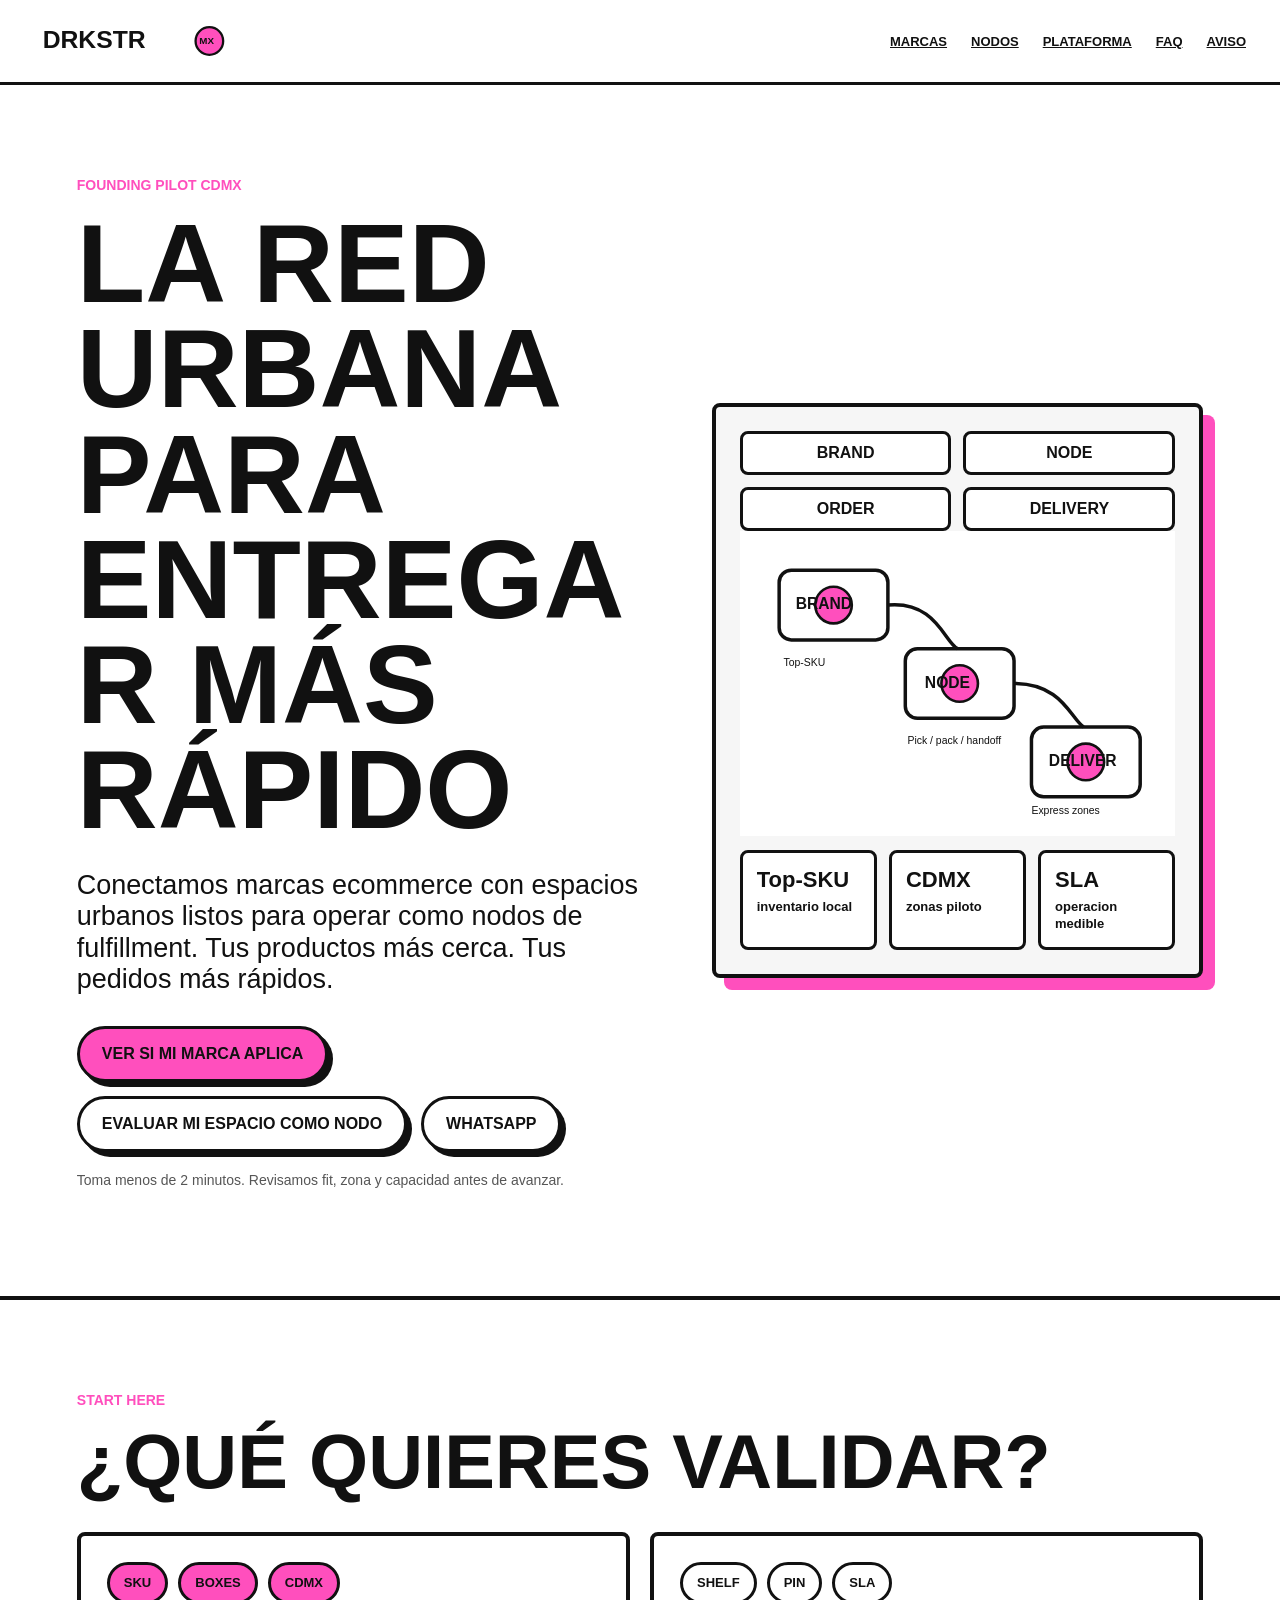
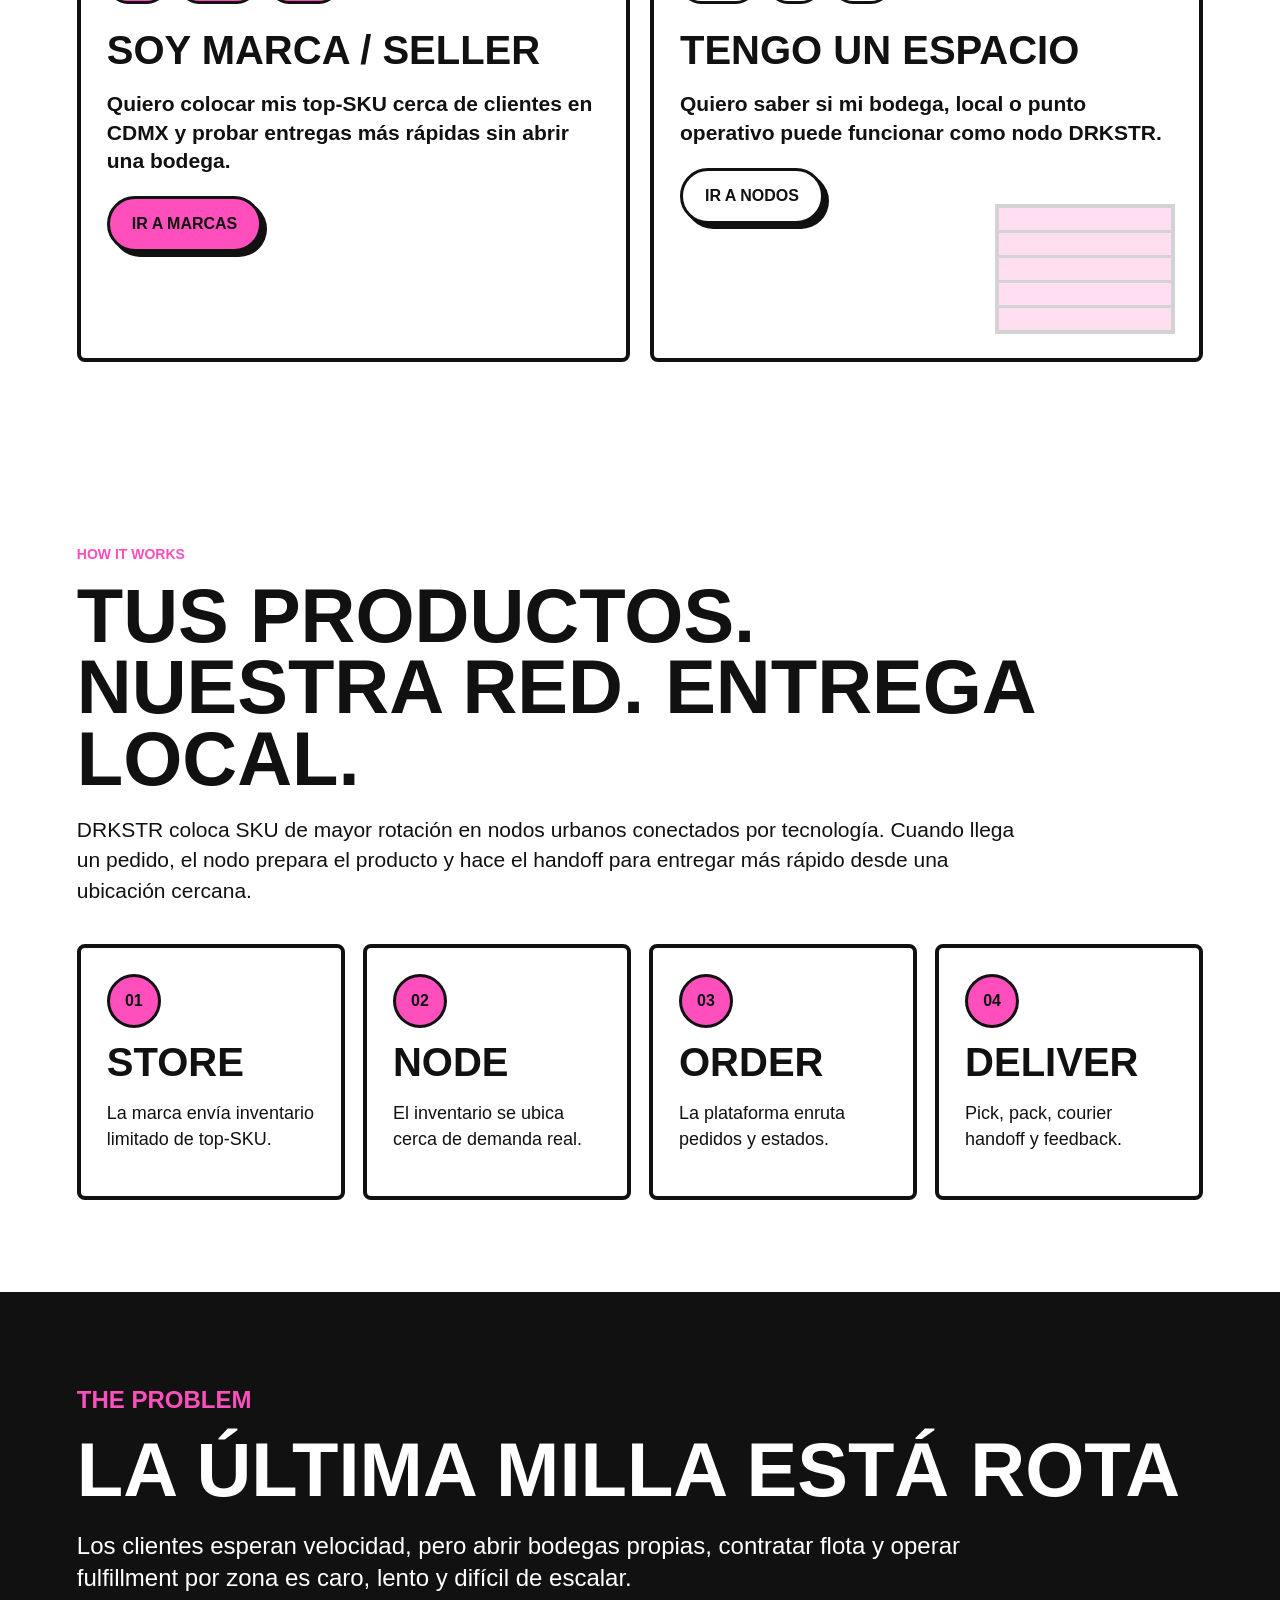
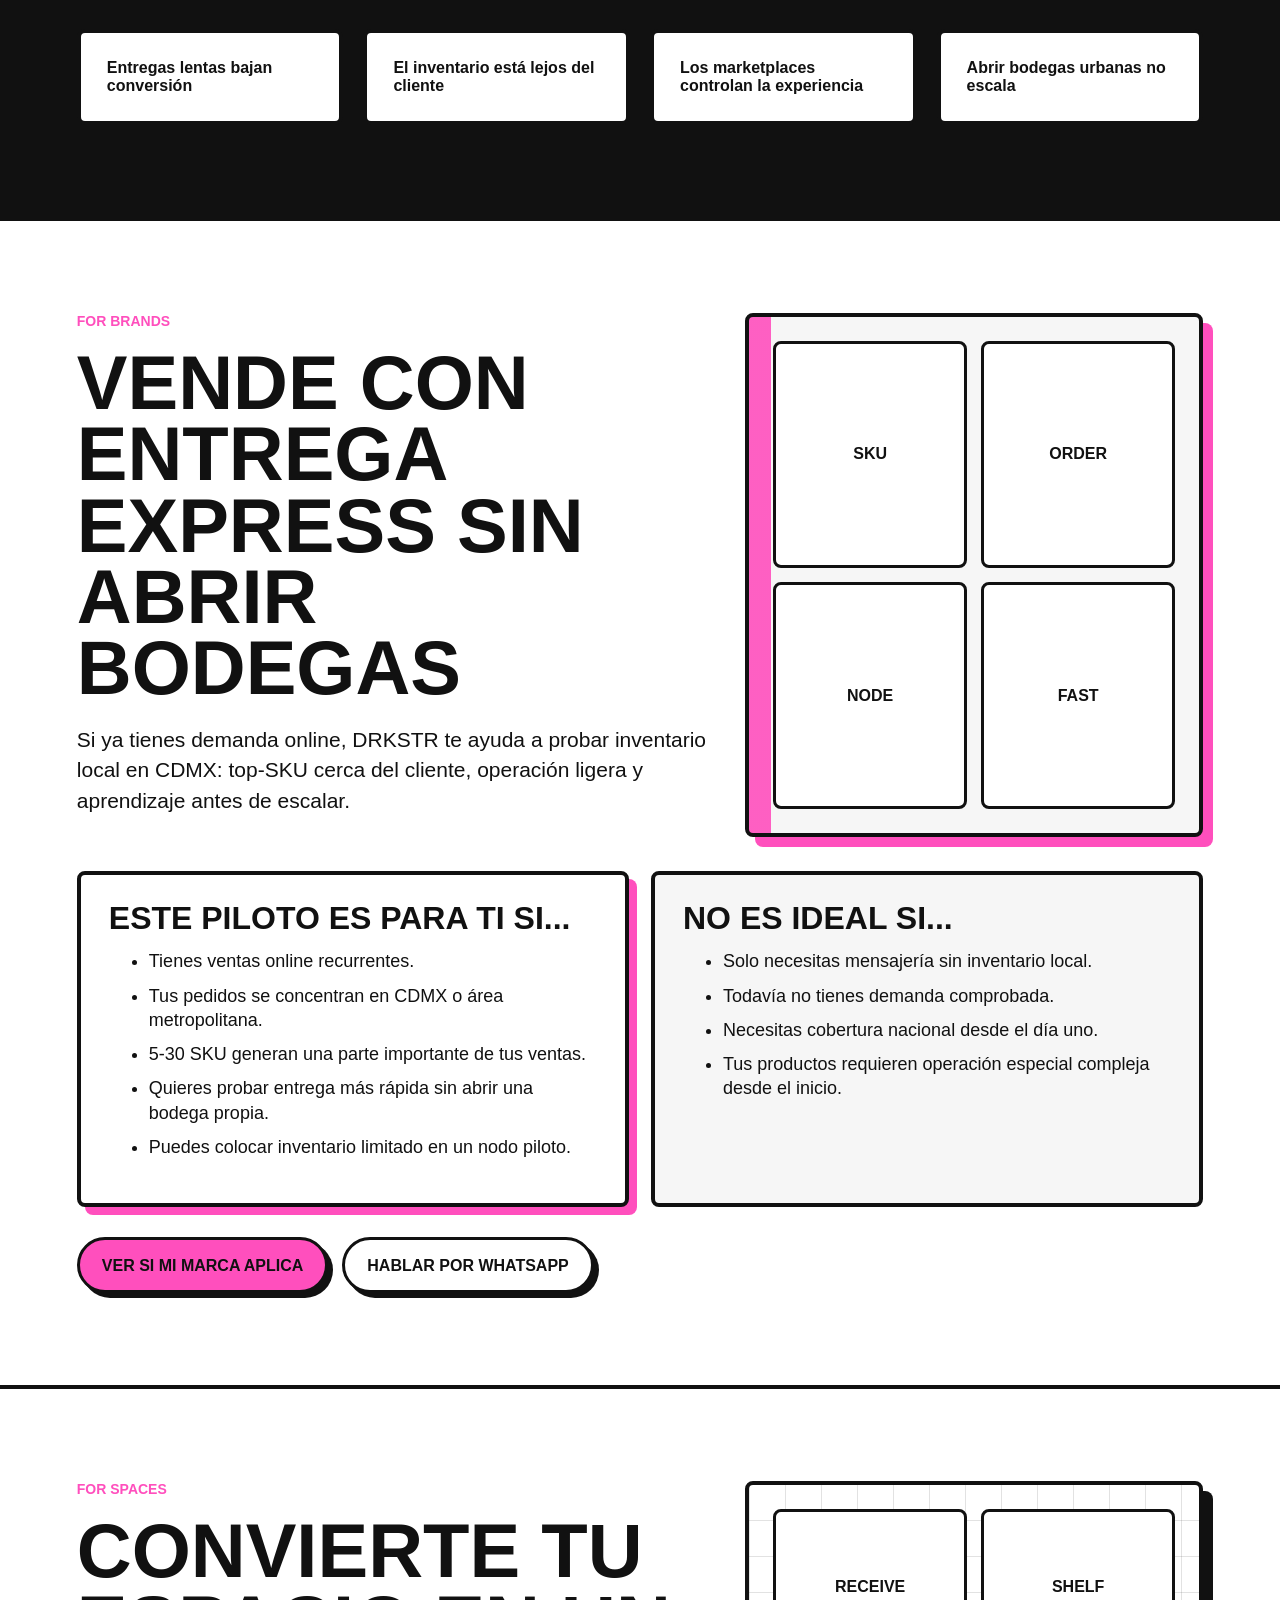
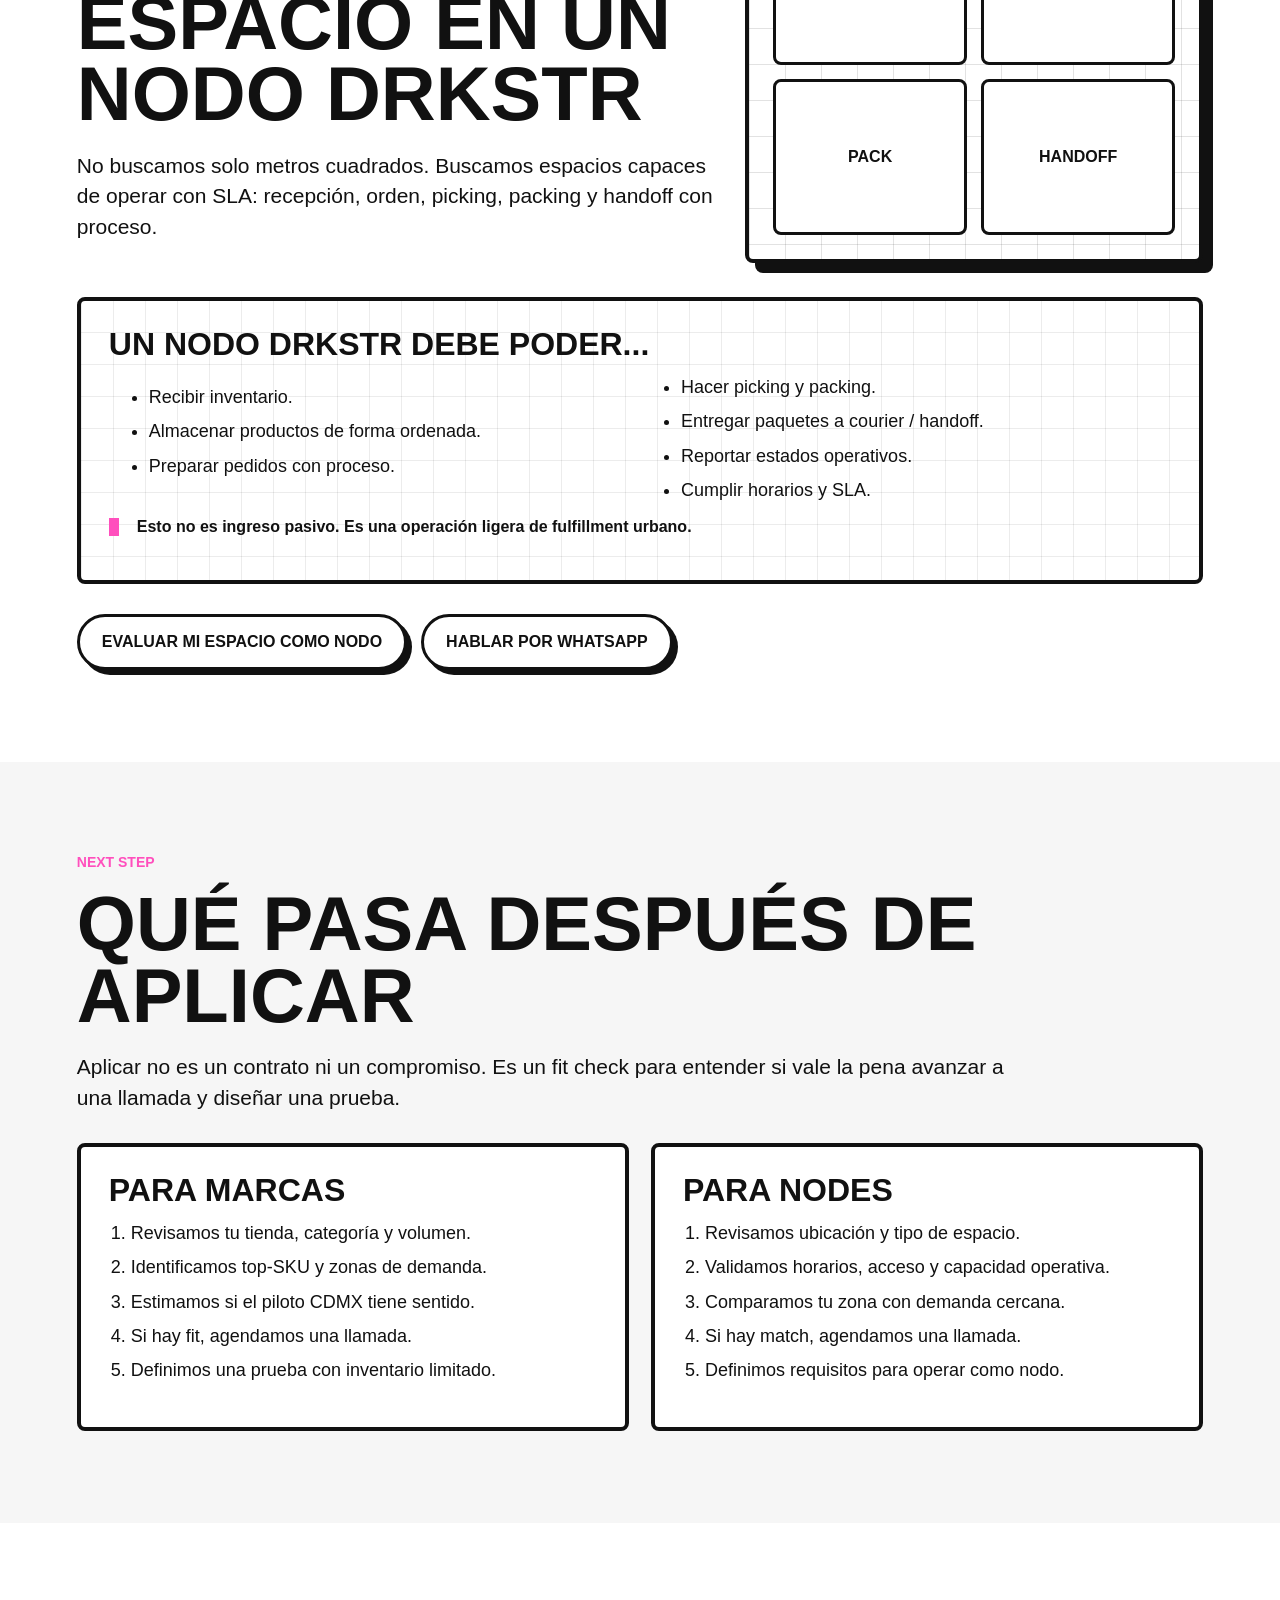
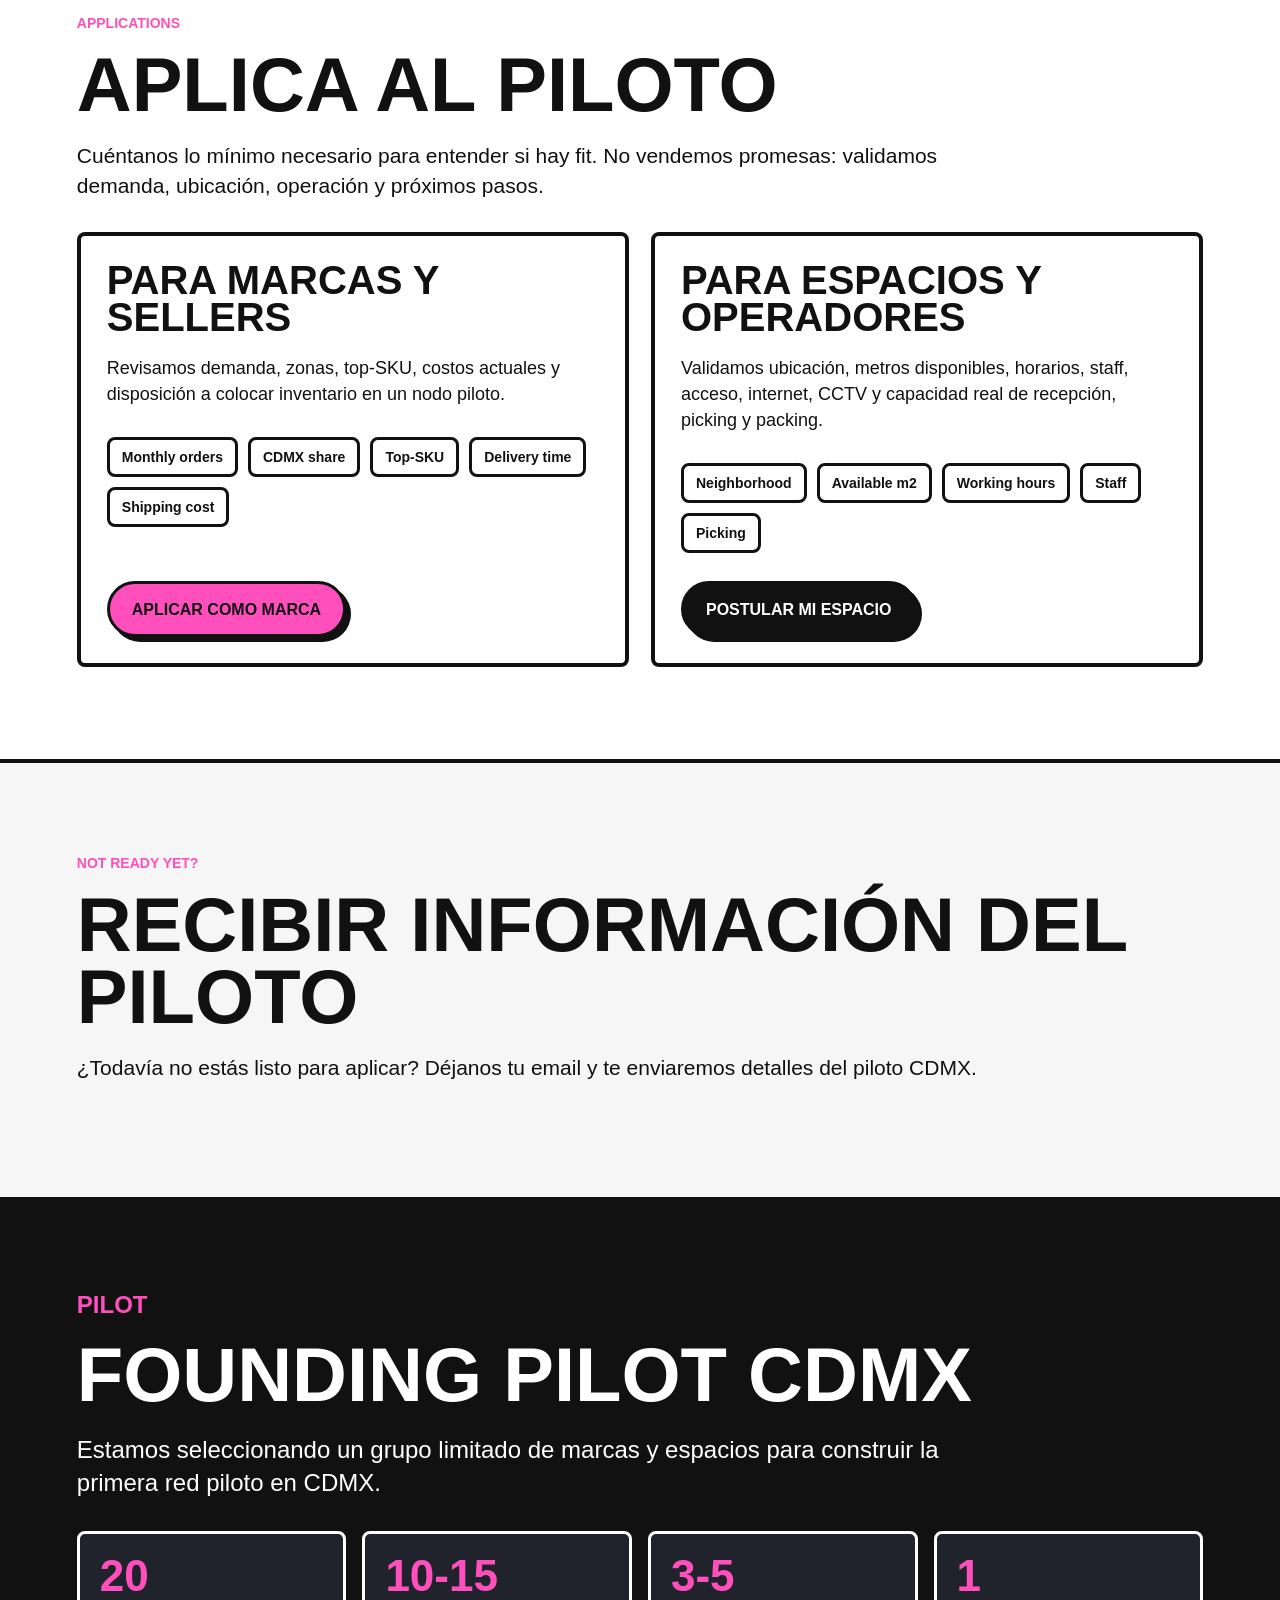
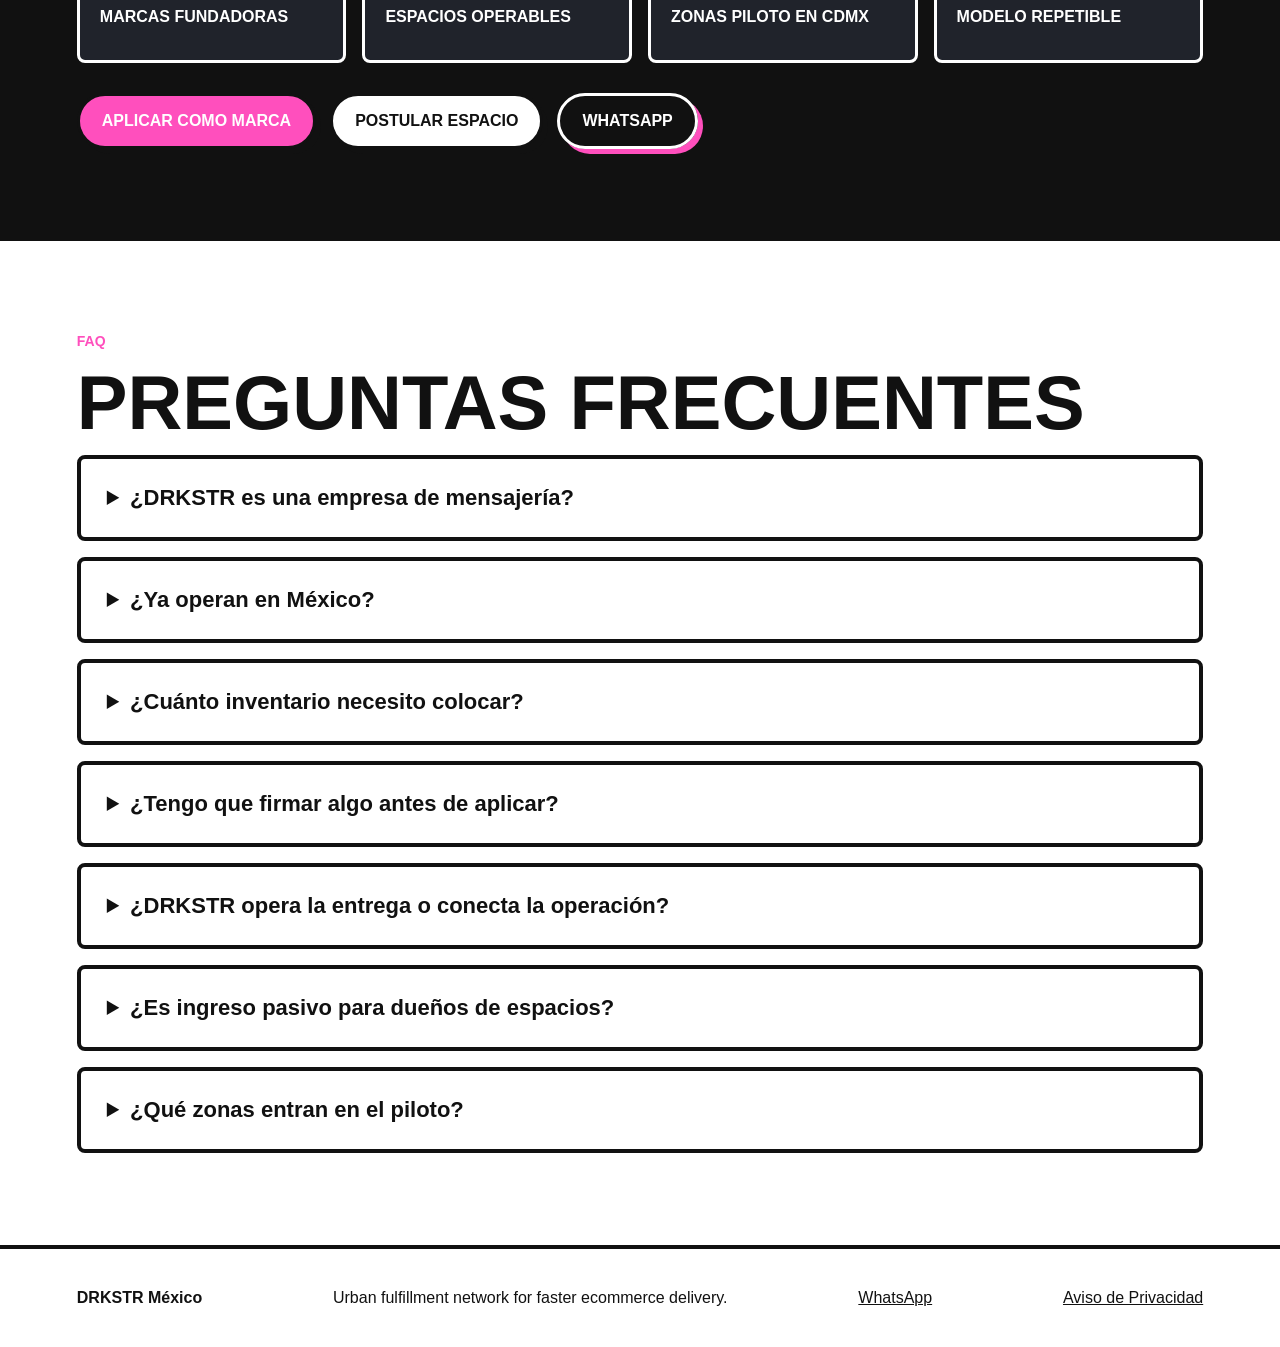
==== commit 84c0b4f5: "Add WhatsApp contact link" ====
--- a/index.html
+++ b/index.html
@@ -119,7 +119,7 @@
         <div class="cta-row">
           <a class="btn primary" href="#brands" data-event="hero_cta_brand_click" data-section="hero" data-audience="brand">Ver si mi marca aplica</a>
           <a class="btn secondary" href="#nodes" data-event="hero_cta_node_click" data-section="hero" data-audience="node">Evaluar mi espacio como nodo</a>
-          <a class="btn secondary optional-link" href="WHATSAPP_URL" target="_blank" rel="noopener noreferrer" data-event="whatsapp_click" data-section="hero" data-destination="whatsapp">WhatsApp</a>
+          <a class="btn secondary optional-link" href="https://wa.me/79854516603?text=Hola%21%20Quiero%20aplicar%20al%20piloto%20de%20DRKSTR%20M%C3%A9xico." target="_blank" rel="noopener noreferrer" data-event="whatsapp_click" data-section="hero" data-destination="whatsapp">WhatsApp</a>
         </div>
         <p class="micro">Toma menos de 2 minutos. Revisamos fit, zona y capacidad antes de avanzar.</p>
       </div>
@@ -231,7 +231,7 @@
       </div>
       <div class="cta-row">
         <a class="btn primary" href="#brand-application" data-event="brand_section_cta_click" data-section="brands" data-audience="brand">Ver si mi marca aplica</a>
-        <a class="btn secondary optional-link" href="WHATSAPP_URL" target="_blank" rel="noopener noreferrer" data-event="brand_whatsapp_click" data-also-event="whatsapp_click" data-section="brands" data-audience="brand" data-destination="whatsapp">Hablar por WhatsApp</a>
+        <a class="btn secondary optional-link" href="https://wa.me/79854516603?text=Hola%21%20Quiero%20aplicar%20al%20piloto%20de%20DRKSTR%20M%C3%A9xico." target="_blank" rel="noopener noreferrer" data-event="brand_whatsapp_click" data-also-event="whatsapp_click" data-section="brands" data-audience="brand" data-destination="whatsapp">Hablar por WhatsApp</a>
       </div>
     </section>
 
@@ -264,7 +264,7 @@
       </div>
       <div class="cta-row">
         <a class="btn secondary" href="#node-application" data-event="node_section_cta_click" data-section="nodes" data-audience="node">Evaluar mi espacio como nodo</a>
-        <a class="btn secondary optional-link" href="WHATSAPP_URL" target="_blank" rel="noopener noreferrer" data-event="node_whatsapp_click" data-also-event="whatsapp_click" data-section="nodes" data-audience="node" data-destination="whatsapp">Hablar por WhatsApp</a>
+        <a class="btn secondary optional-link" href="https://wa.me/79854516603?text=Hola%21%20Quiero%20aplicar%20al%20piloto%20de%20DRKSTR%20M%C3%A9xico." target="_blank" rel="noopener noreferrer" data-event="node_whatsapp_click" data-also-event="whatsapp_click" data-section="nodes" data-audience="node" data-destination="whatsapp">Hablar por WhatsApp</a>
       </div>
     </section>
 
@@ -350,7 +350,7 @@
       <div class="cta-row">
         <a class="btn primary" href="#brand-application" data-event="pilot_apply_brand_click" data-section="pilot" data-audience="brand">Aplicar como marca</a>
         <a class="btn secondary light" href="#node-application" data-event="pilot_apply_node_click" data-section="pilot" data-audience="node">Postular espacio</a>
-        <a class="btn ghost optional-link" href="WHATSAPP_URL" target="_blank" rel="noopener noreferrer" data-event="whatsapp_click" data-section="pilot" data-destination="whatsapp">WhatsApp</a>
+        <a class="btn ghost optional-link" href="https://wa.me/79854516603?text=Hola%21%20Quiero%20aplicar%20al%20piloto%20de%20DRKSTR%20M%C3%A9xico." target="_blank" rel="noopener noreferrer" data-event="whatsapp_click" data-section="pilot" data-destination="whatsapp">WhatsApp</a>
         <a class="btn ghost optional-link" href="CALENDLY_URL" target="_blank" rel="noopener noreferrer" data-event="calendly_click" data-section="pilot" data-destination="calendar">Agendar llamada</a>
       </div>
     </section>
@@ -371,13 +371,13 @@
   <nav class="mobile-sticky" aria-label="Acciones rápidas">
     <a href="#brands" data-event="mobile_sticky_brand_click" data-section="mobile_sticky" data-audience="brand">Marca</a>
     <a href="#nodes" data-event="mobile_sticky_node_click" data-section="mobile_sticky" data-audience="node">Nodo</a>
-    <a class="optional-link" href="WHATSAPP_URL" target="_blank" rel="noopener noreferrer" data-event="mobile_sticky_whatsapp_click" data-also-event="whatsapp_click" data-section="mobile_sticky" data-destination="whatsapp">WhatsApp</a>
+    <a class="optional-link" href="https://wa.me/79854516603?text=Hola%21%20Quiero%20aplicar%20al%20piloto%20de%20DRKSTR%20M%C3%A9xico." target="_blank" rel="noopener noreferrer" data-event="mobile_sticky_whatsapp_click" data-also-event="whatsapp_click" data-section="mobile_sticky" data-destination="whatsapp">WhatsApp</a>
   </nav>
 
   <footer>
     <strong>DRKSTR México</strong>
     <span>Urban fulfillment network for faster ecommerce delivery.</span>
-    <a class="optional-link" href="WHATSAPP_URL" target="_blank" rel="noopener noreferrer" data-event="whatsapp_click" data-section="footer" data-destination="whatsapp">WhatsApp</a>
+    <a class="optional-link" href="https://wa.me/79854516603?text=Hola%21%20Quiero%20aplicar%20al%20piloto%20de%20DRKSTR%20M%C3%A9xico." target="_blank" rel="noopener noreferrer" data-event="whatsapp_click" data-section="footer" data-destination="whatsapp">WhatsApp</a>
     <a href="/privacy.html" data-event="privacy_click" data-section="footer">Aviso de Privacidad</a>
   </footer>
 
--- a/style.css
+++ b/style.css
@@ -74,7 +74,6 @@
   padding: 92px 6vw;
 }
 
-.optional-link[href="WHATSAPP_URL"],
 .optional-link[href="CALENDLY_URL"],
 .optional-link[href="SOFT_LEAD_FORM_URL"] {
   display: none !important;
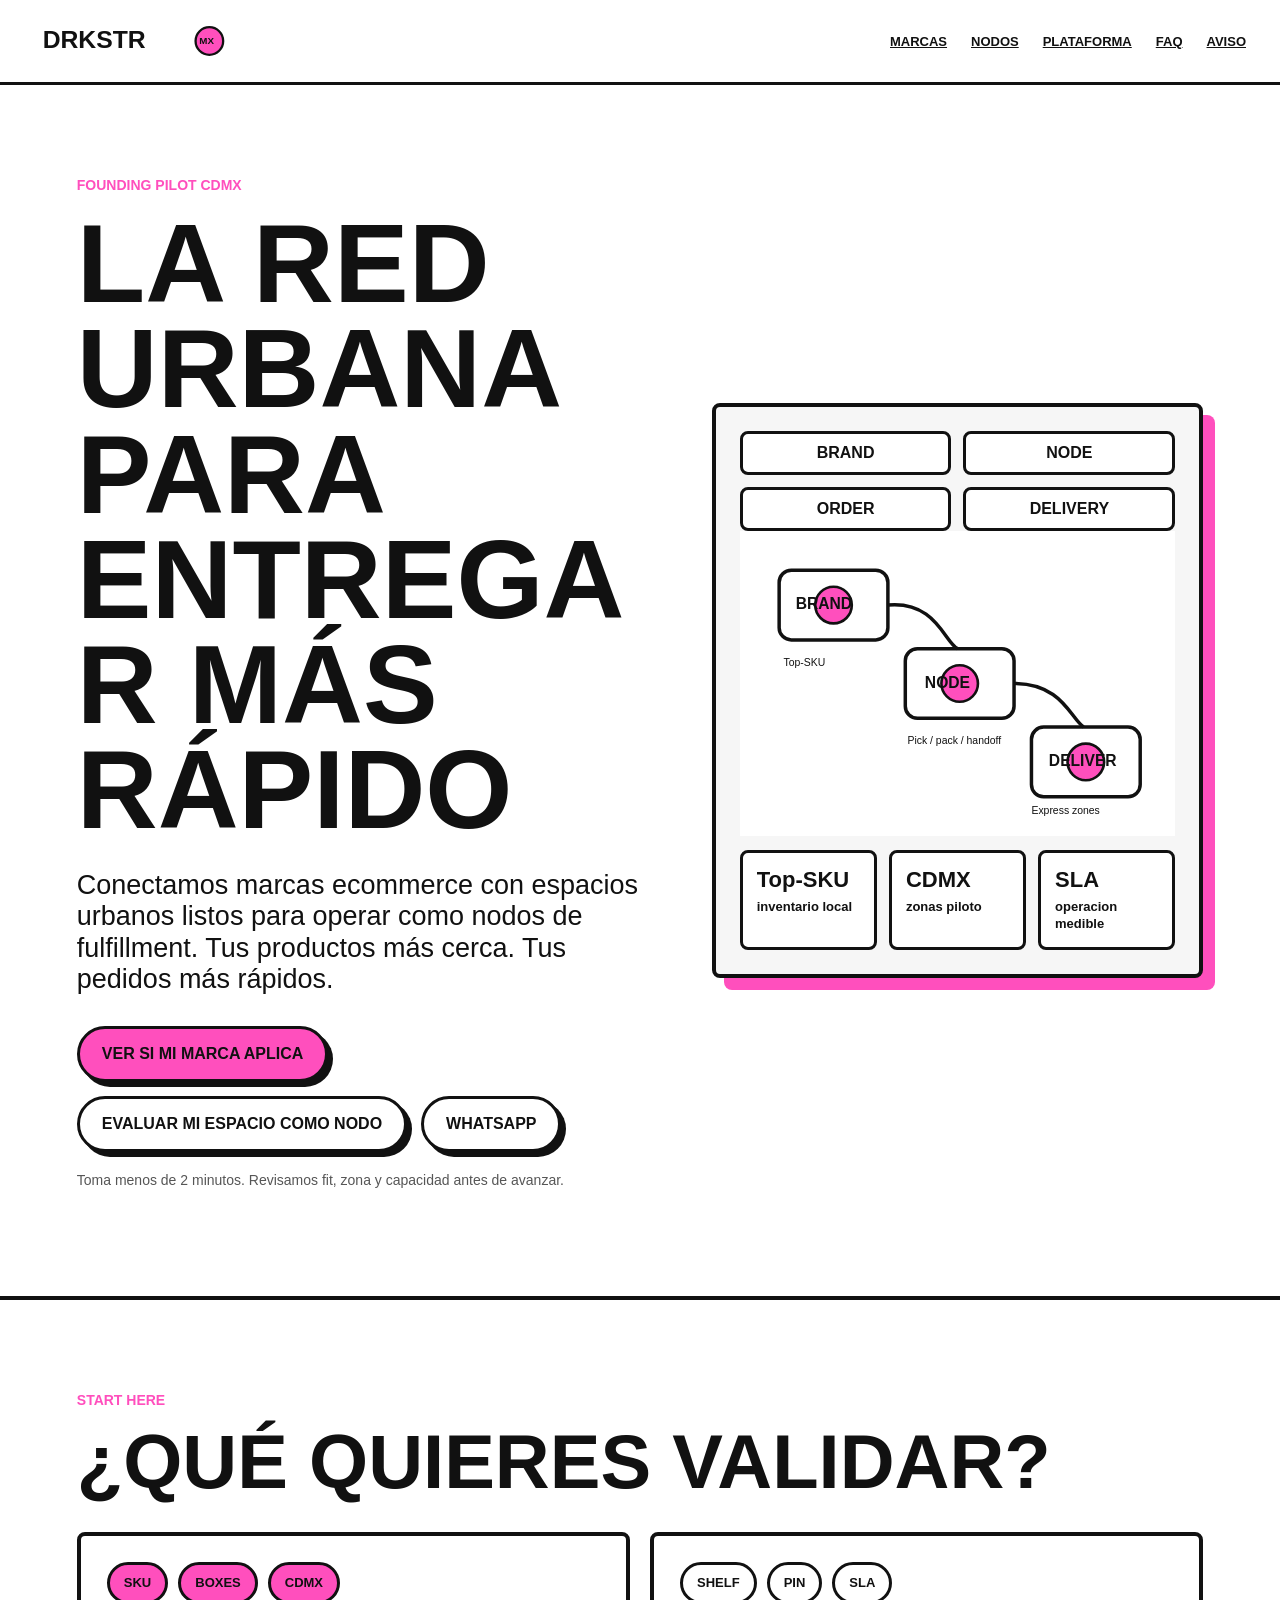
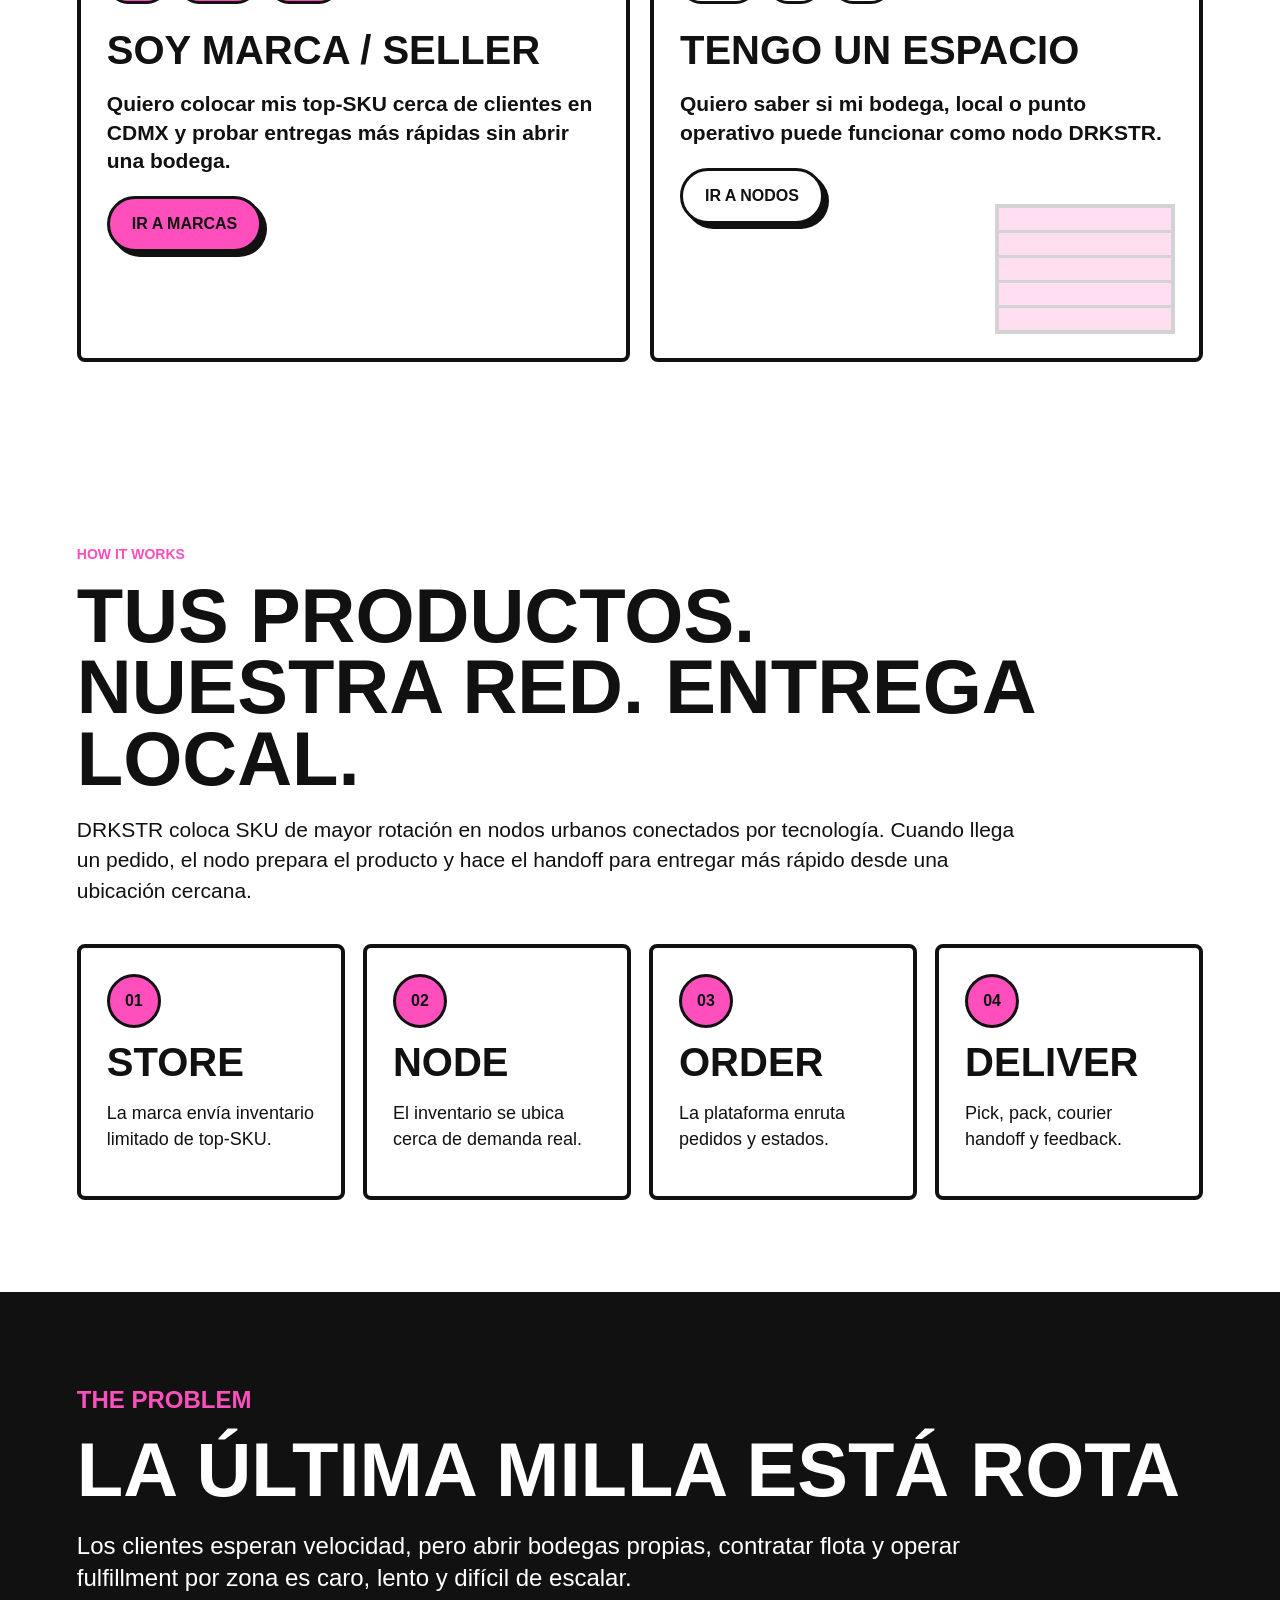
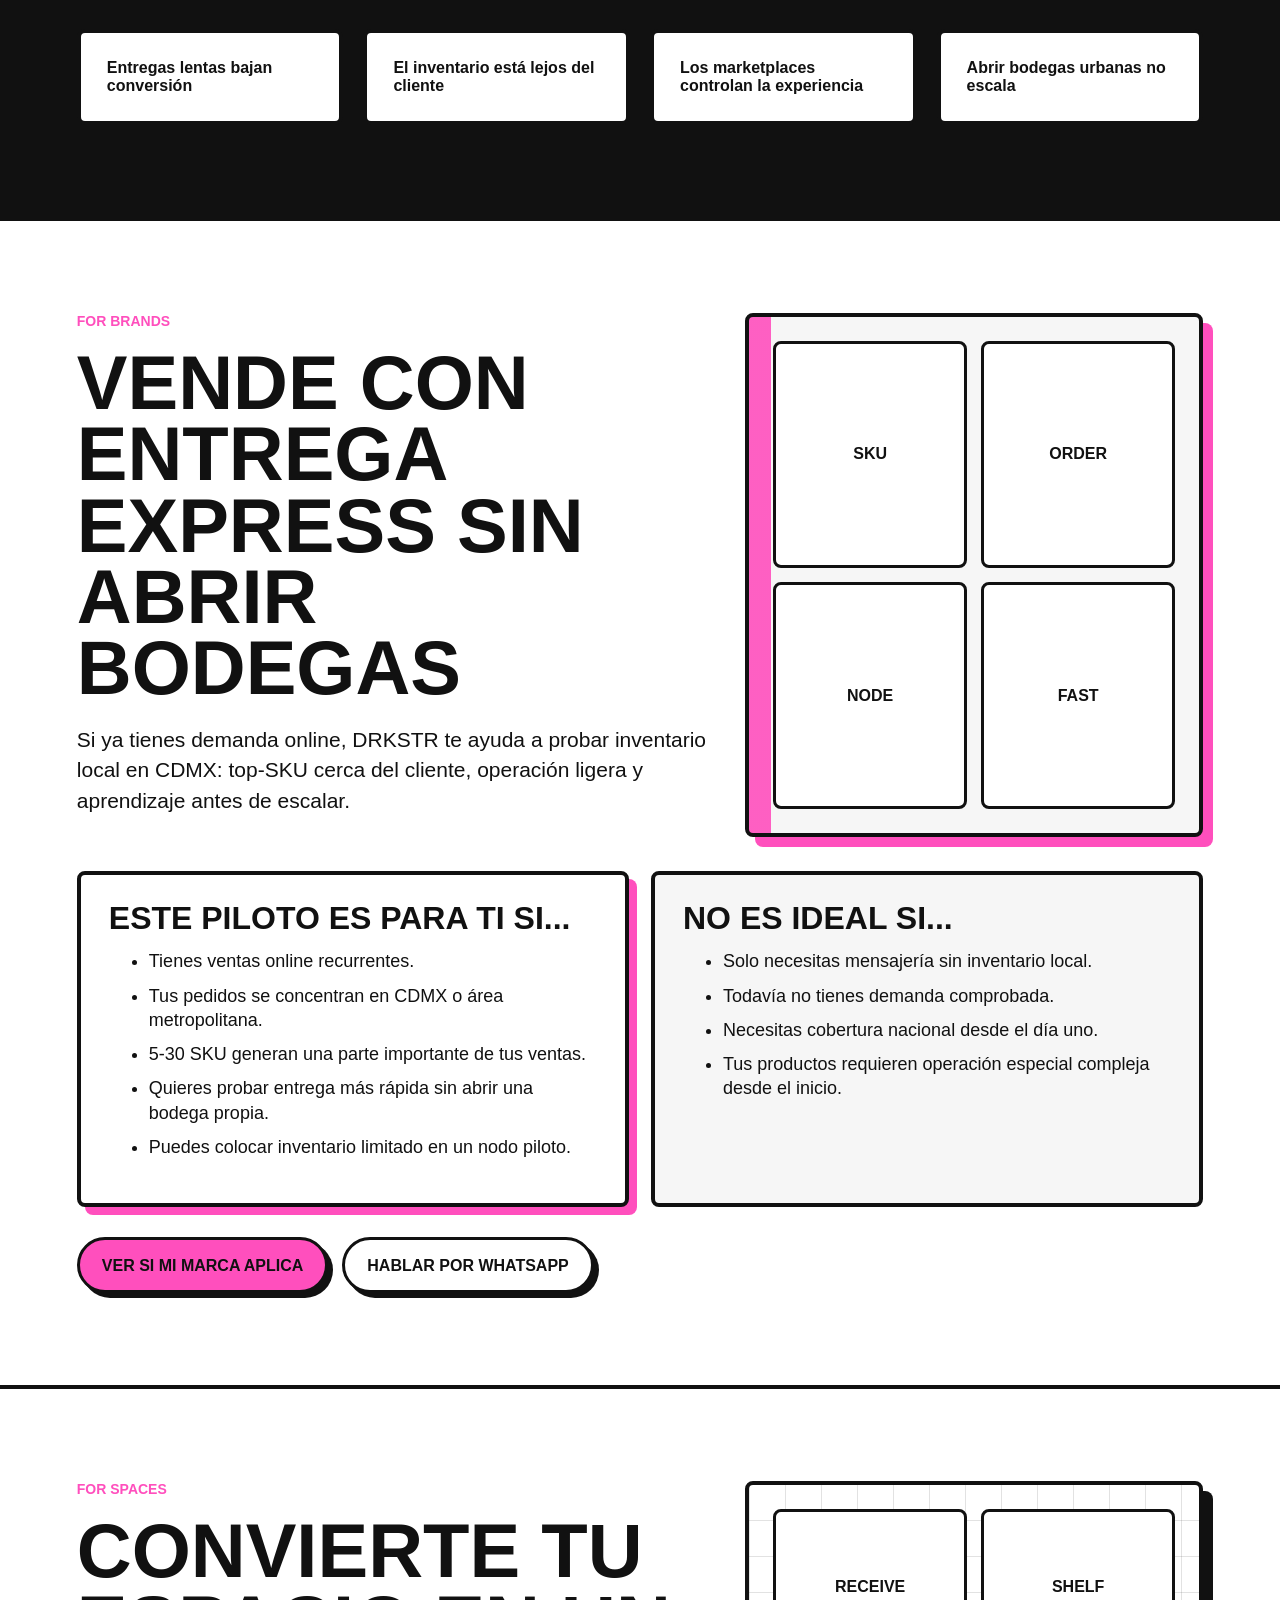
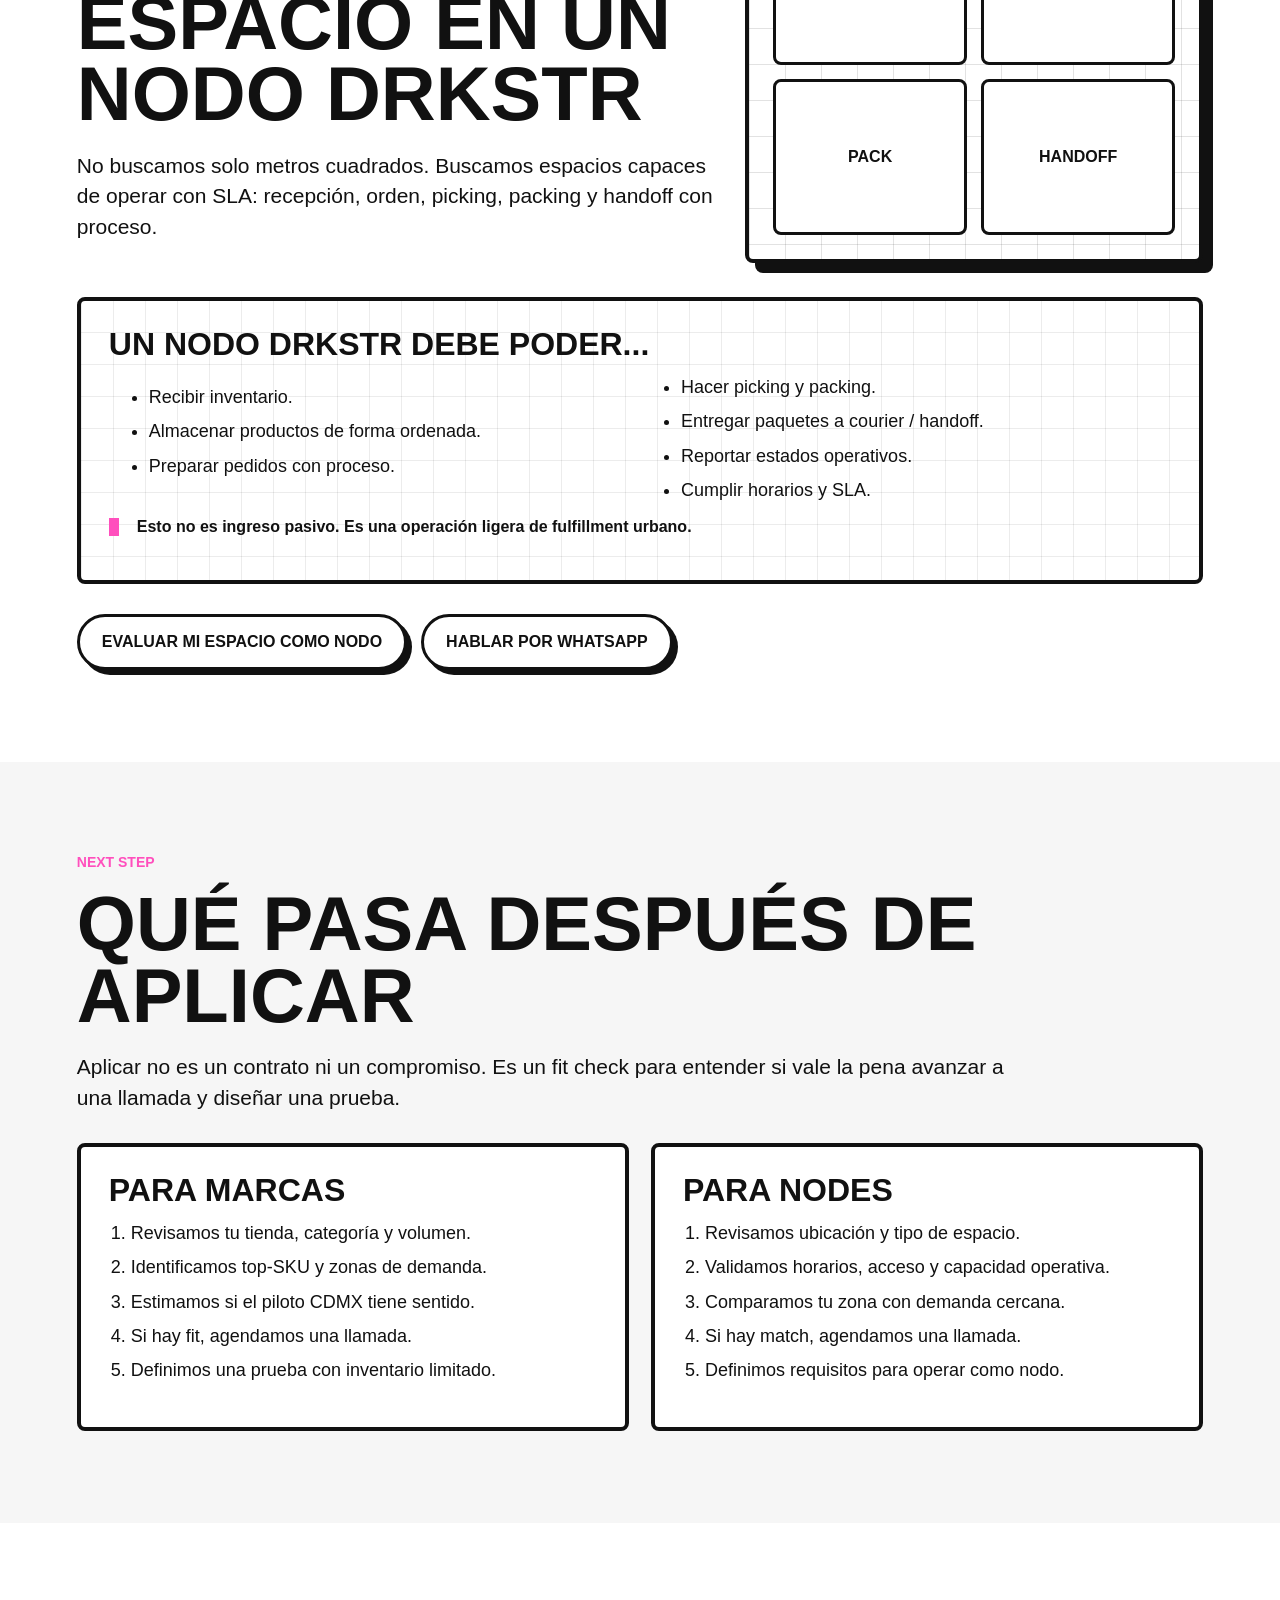
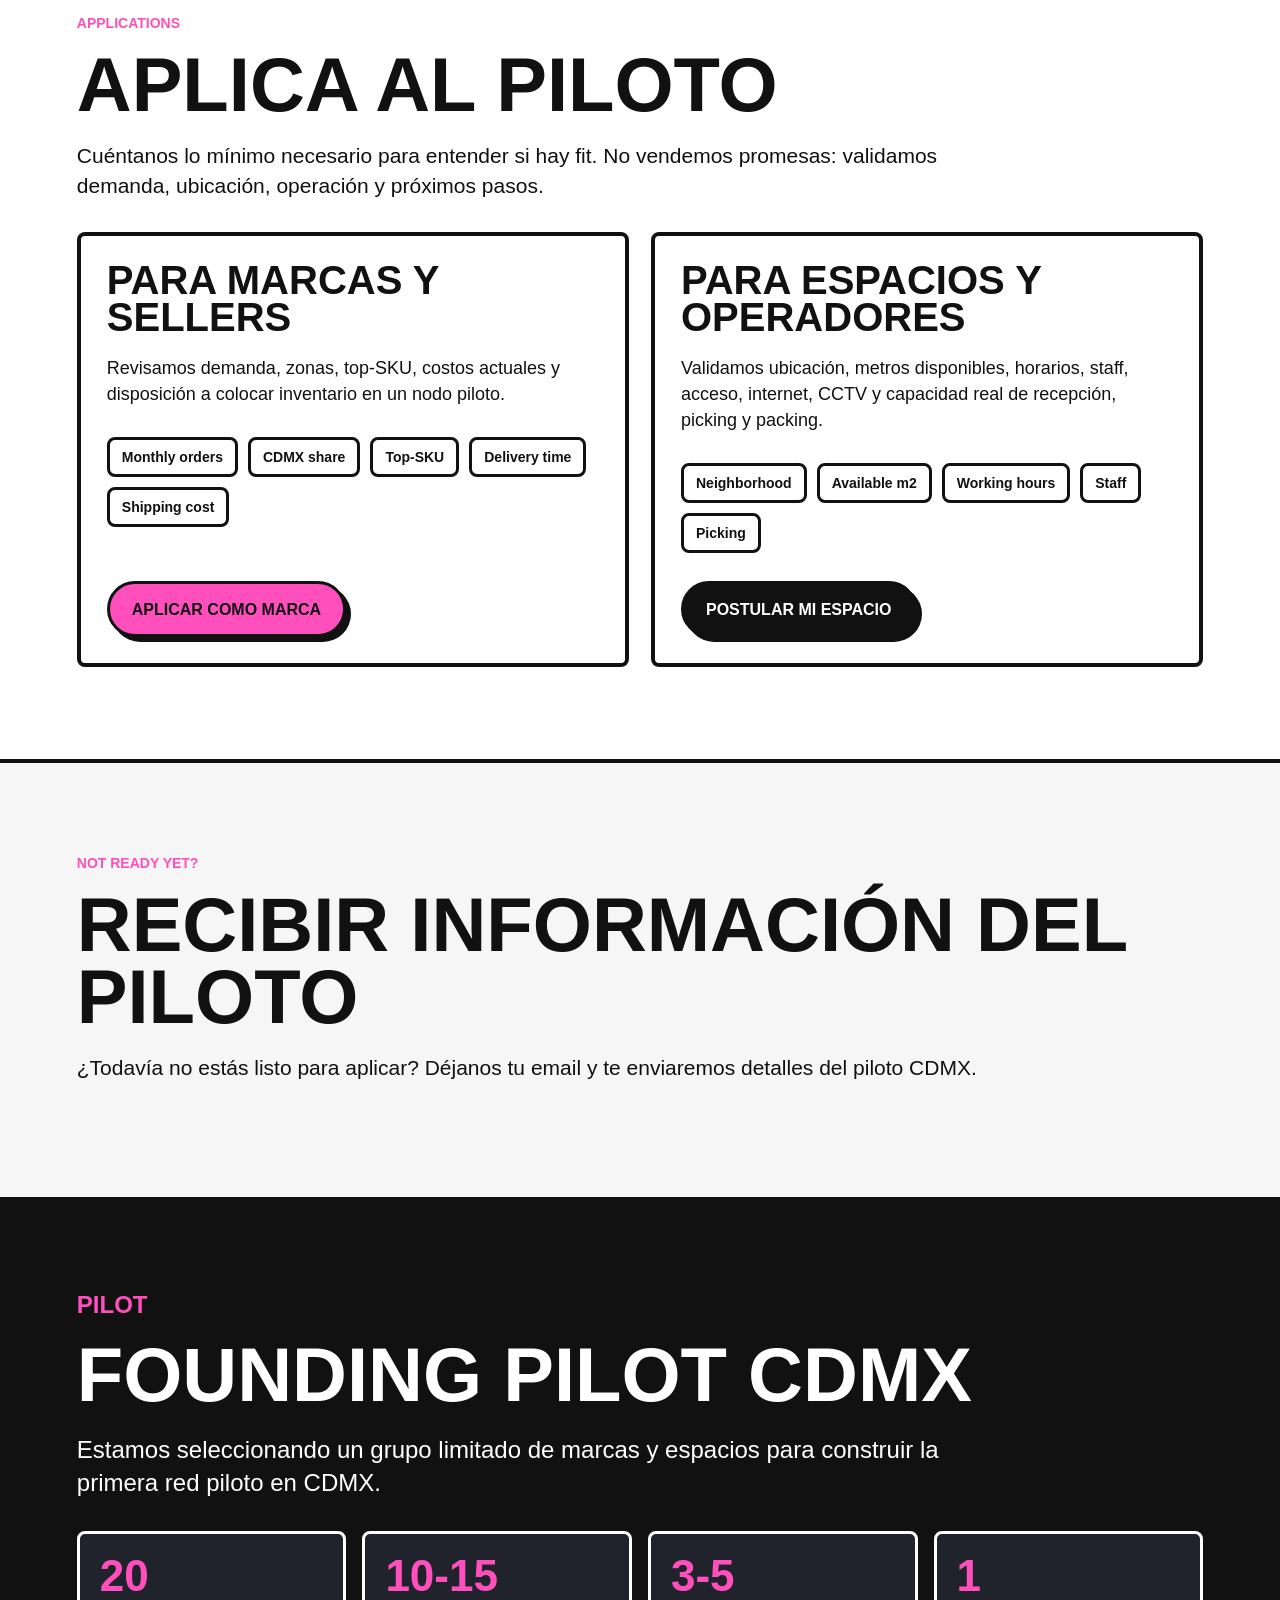
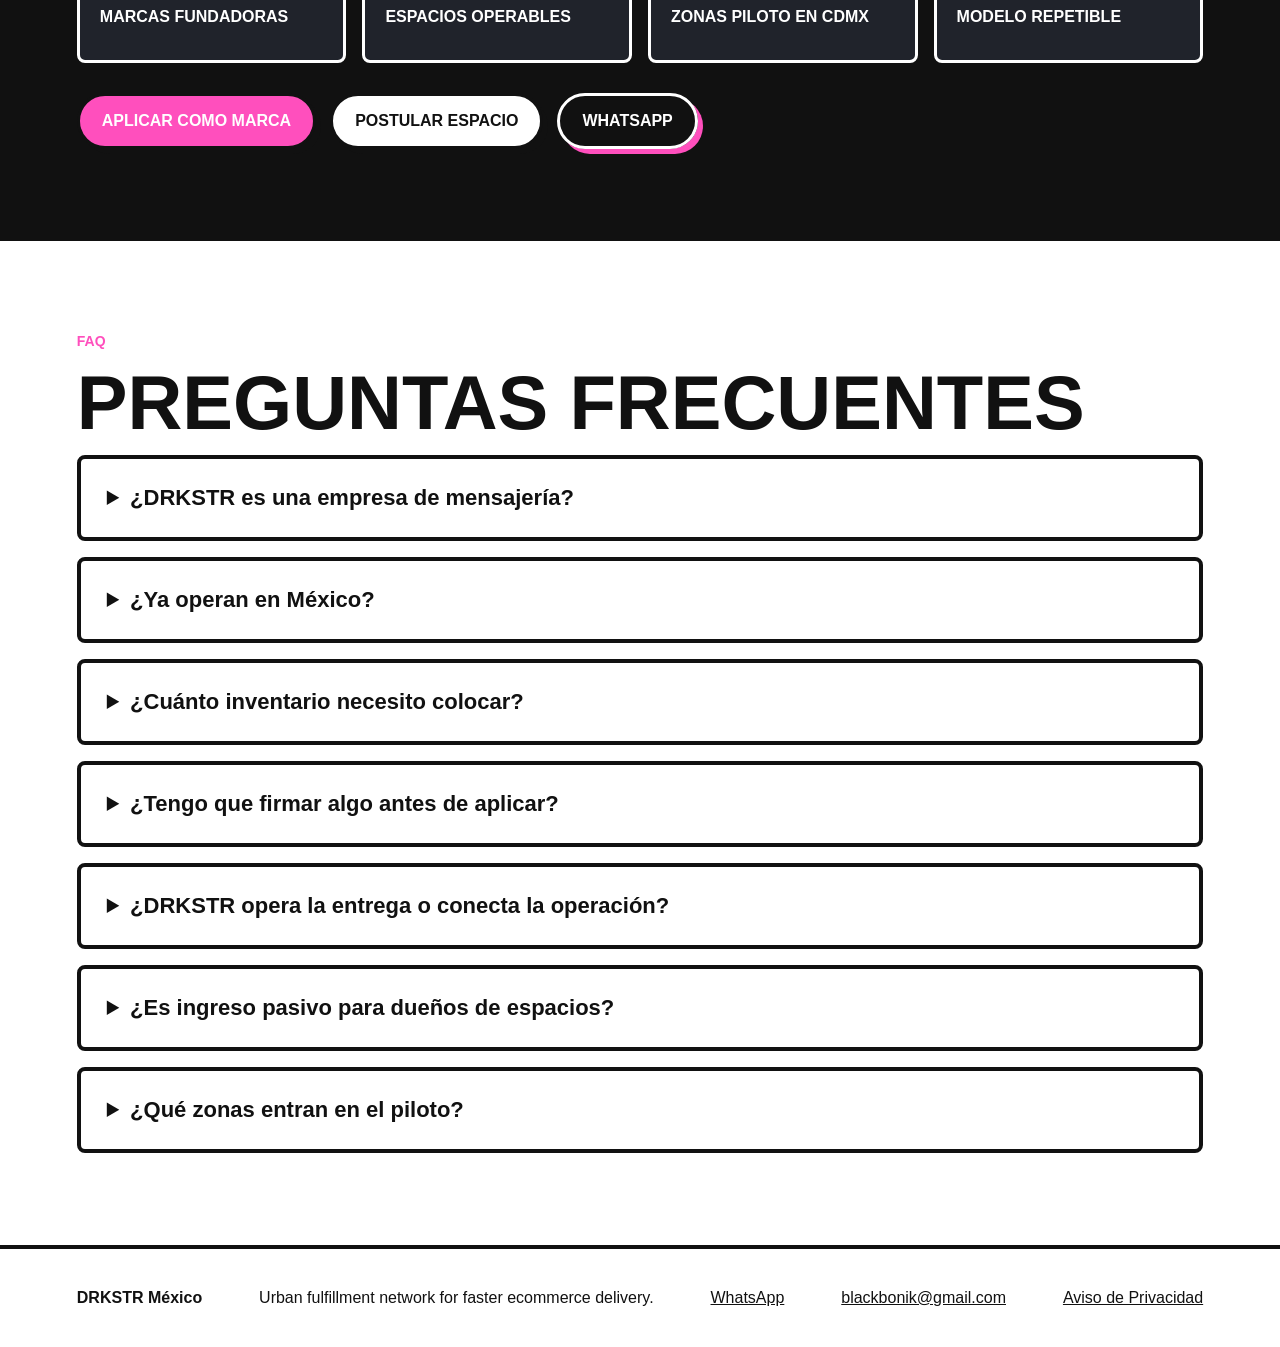
==== commit 13ea6a9d: "Remove Calendly and add contact email" ====
--- a/index.html
+++ b/index.html
@@ -351,7 +351,6 @@
         <a class="btn primary" href="#brand-application" data-event="pilot_apply_brand_click" data-section="pilot" data-audience="brand">Aplicar como marca</a>
         <a class="btn secondary light" href="#node-application" data-event="pilot_apply_node_click" data-section="pilot" data-audience="node">Postular espacio</a>
         <a class="btn ghost optional-link" href="https://wa.me/79854516603?text=Hola%21%20Quiero%20aplicar%20al%20piloto%20de%20DRKSTR%20M%C3%A9xico." target="_blank" rel="noopener noreferrer" data-event="whatsapp_click" data-section="pilot" data-destination="whatsapp">WhatsApp</a>
-        <a class="btn ghost optional-link" href="CALENDLY_URL" target="_blank" rel="noopener noreferrer" data-event="calendly_click" data-section="pilot" data-destination="calendar">Agendar llamada</a>
       </div>
     </section>
 
@@ -378,6 +377,7 @@
     <strong>DRKSTR México</strong>
     <span>Urban fulfillment network for faster ecommerce delivery.</span>
     <a class="optional-link" href="https://wa.me/79854516603?text=Hola%21%20Quiero%20aplicar%20al%20piloto%20de%20DRKSTR%20M%C3%A9xico." target="_blank" rel="noopener noreferrer" data-event="whatsapp_click" data-section="footer" data-destination="whatsapp">WhatsApp</a>
+    <a href="mailto:blackbonik@gmail.com" data-event="email_click" data-cta-text="Email" data-section="footer" data-destination="email">blackbonik@gmail.com</a>
     <a href="/privacy.html" data-event="privacy_click" data-section="footer">Aviso de Privacidad</a>
   </footer>
 
--- a/style.css
+++ b/style.css
@@ -74,7 +74,6 @@
   padding: 92px 6vw;
 }
 
-.optional-link[href="CALENDLY_URL"],
 .optional-link[href="SOFT_LEAD_FORM_URL"] {
   display: none !important;
 }
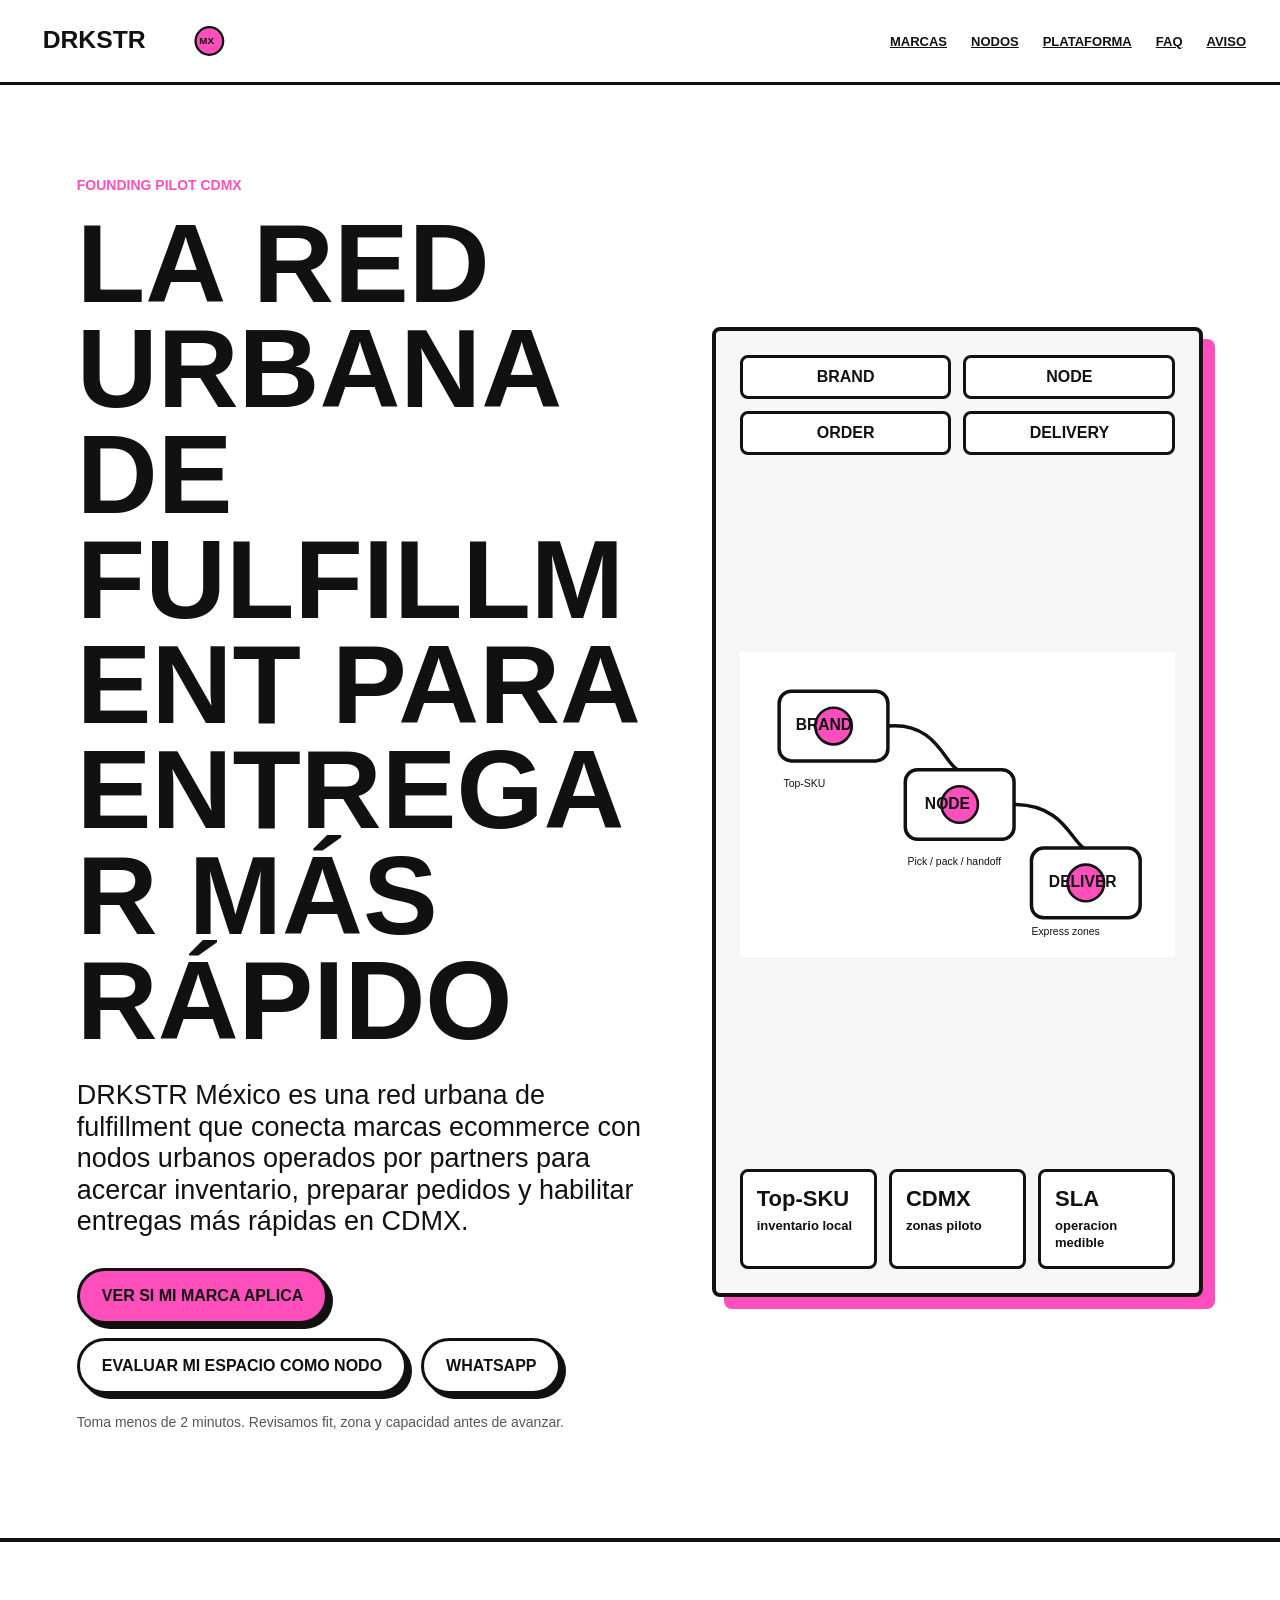
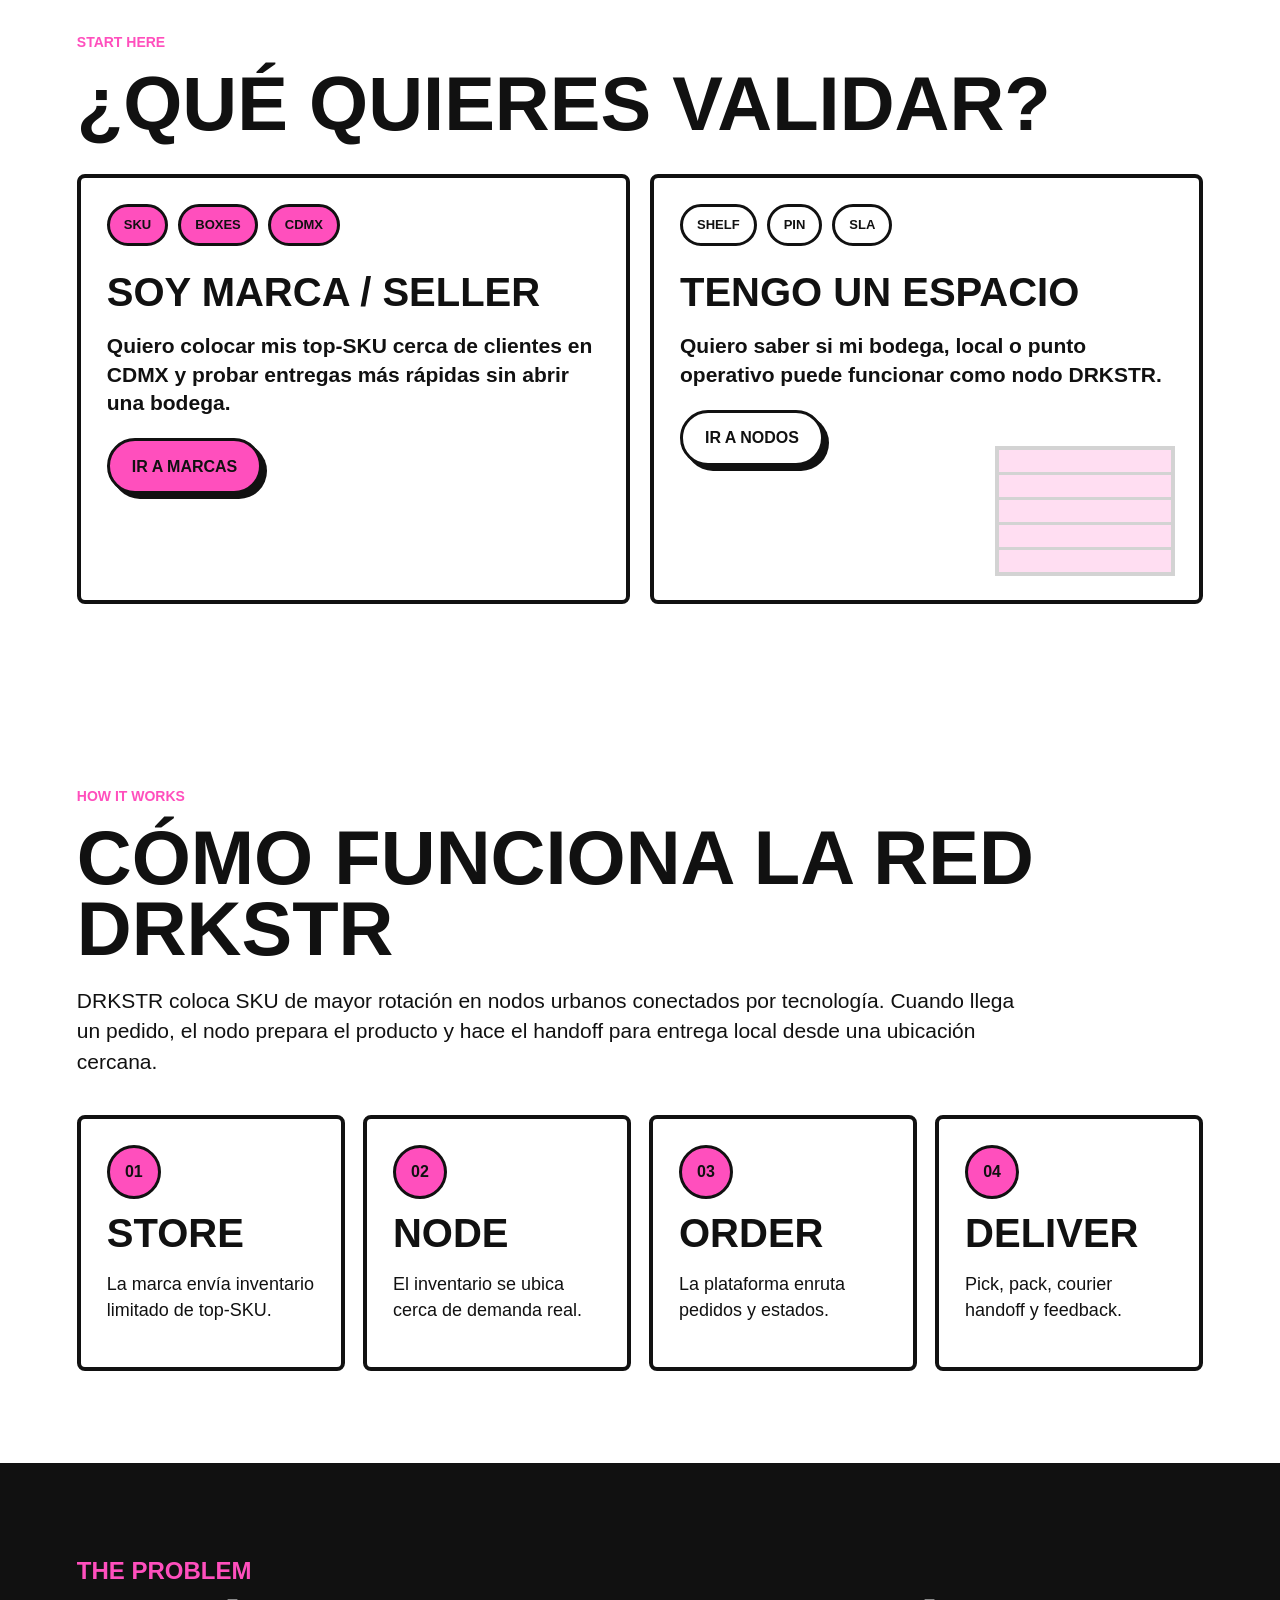
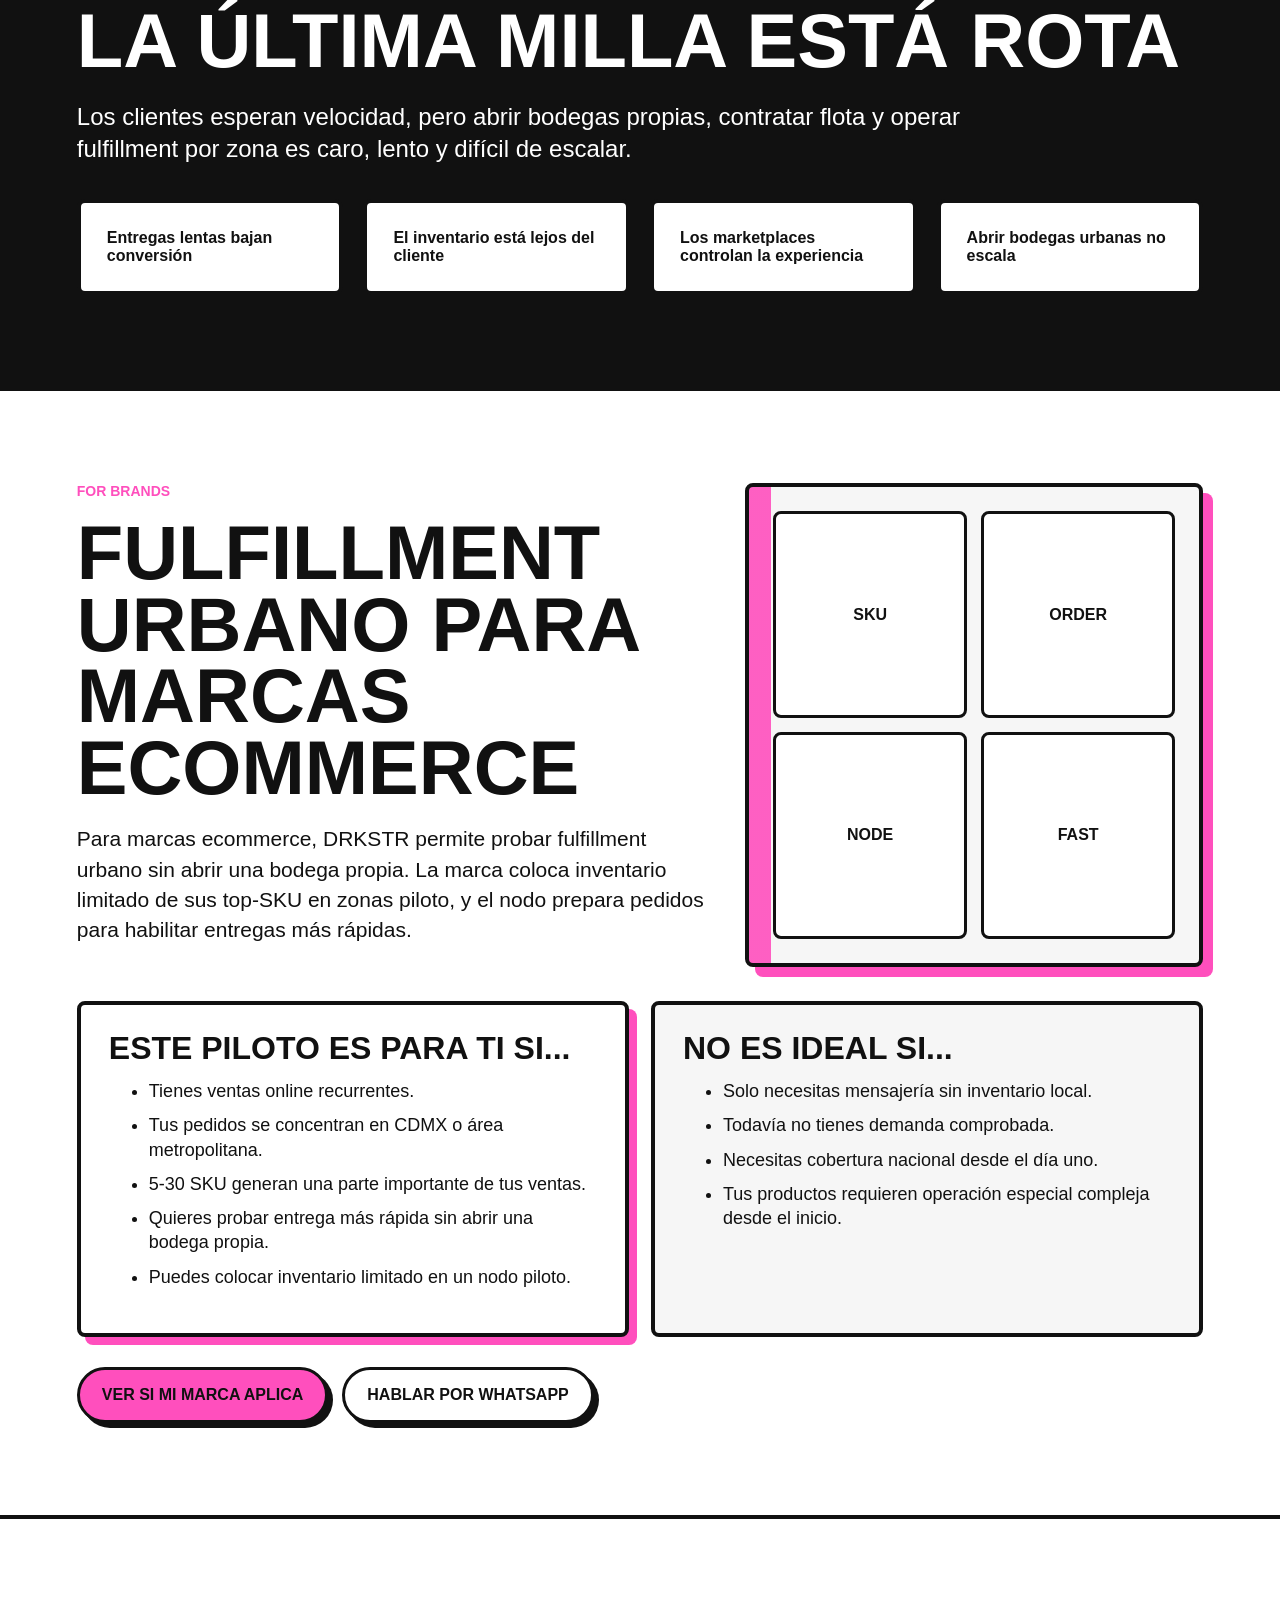
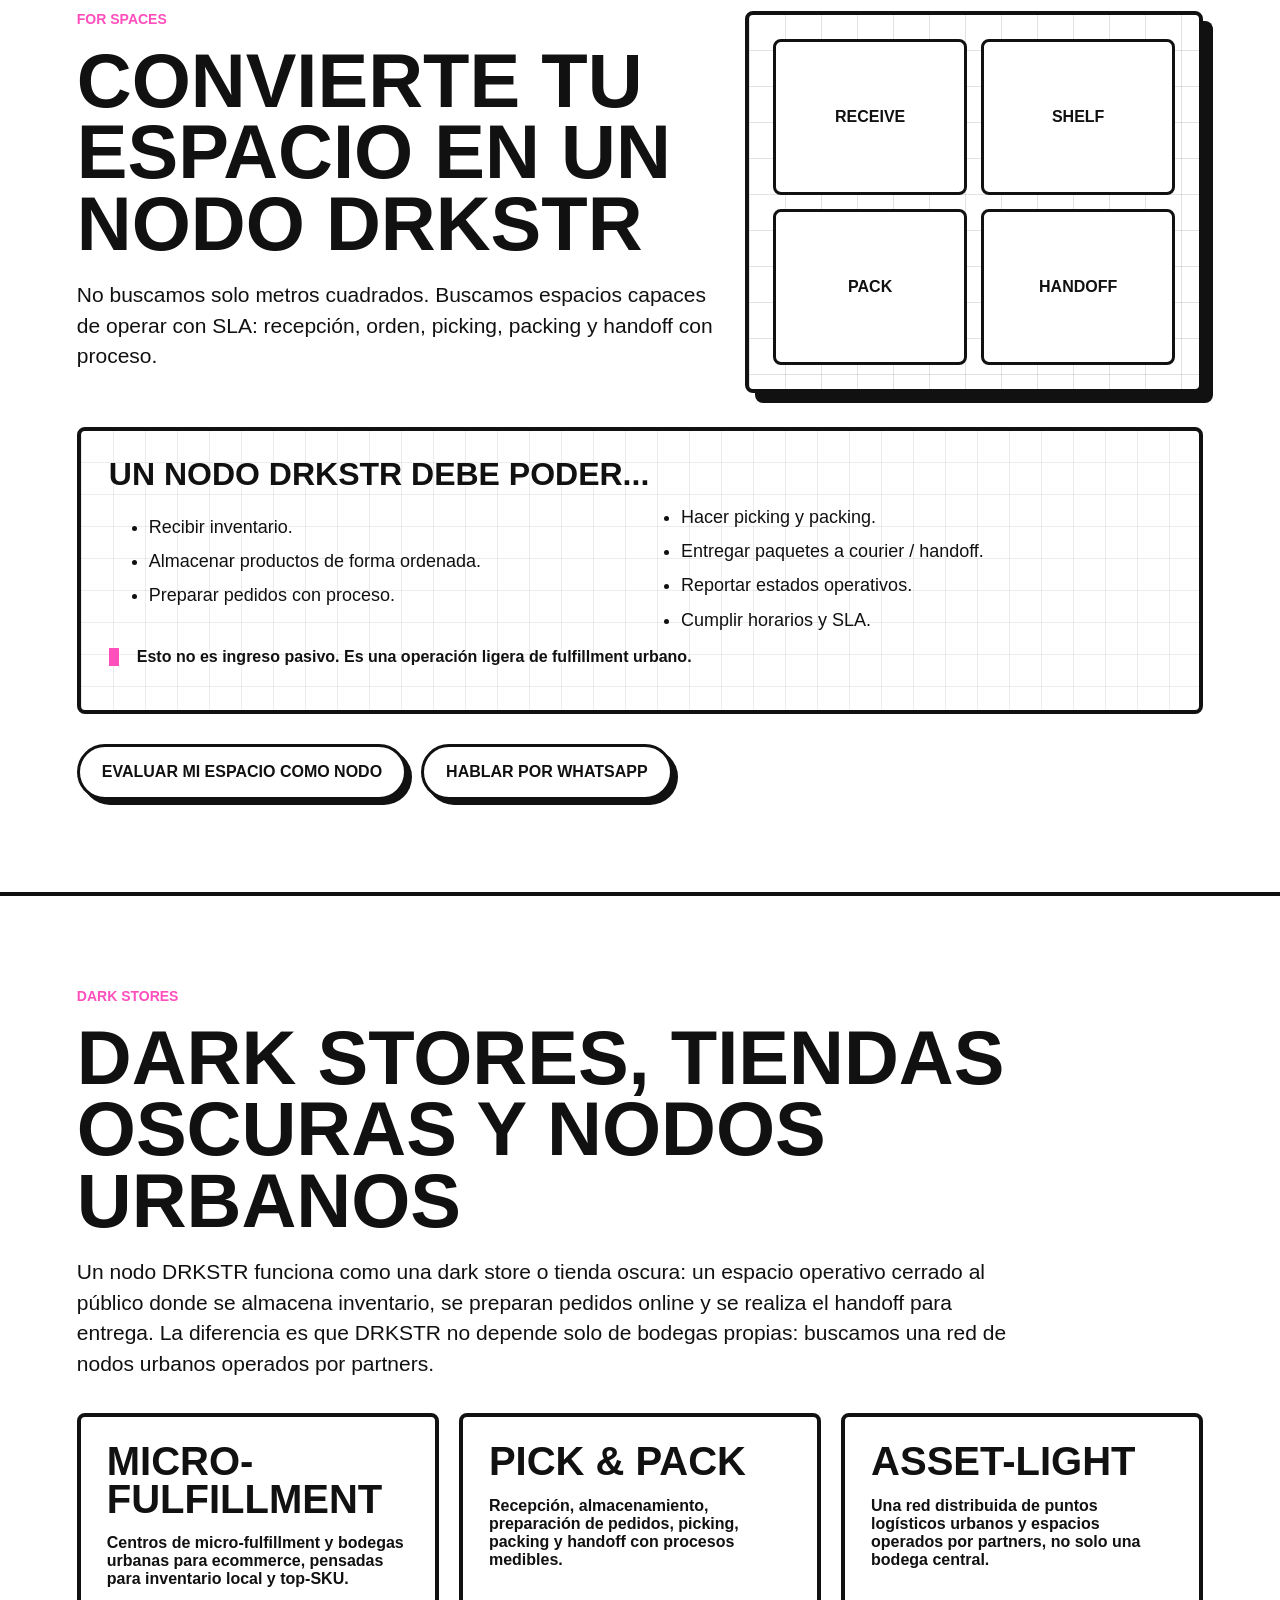
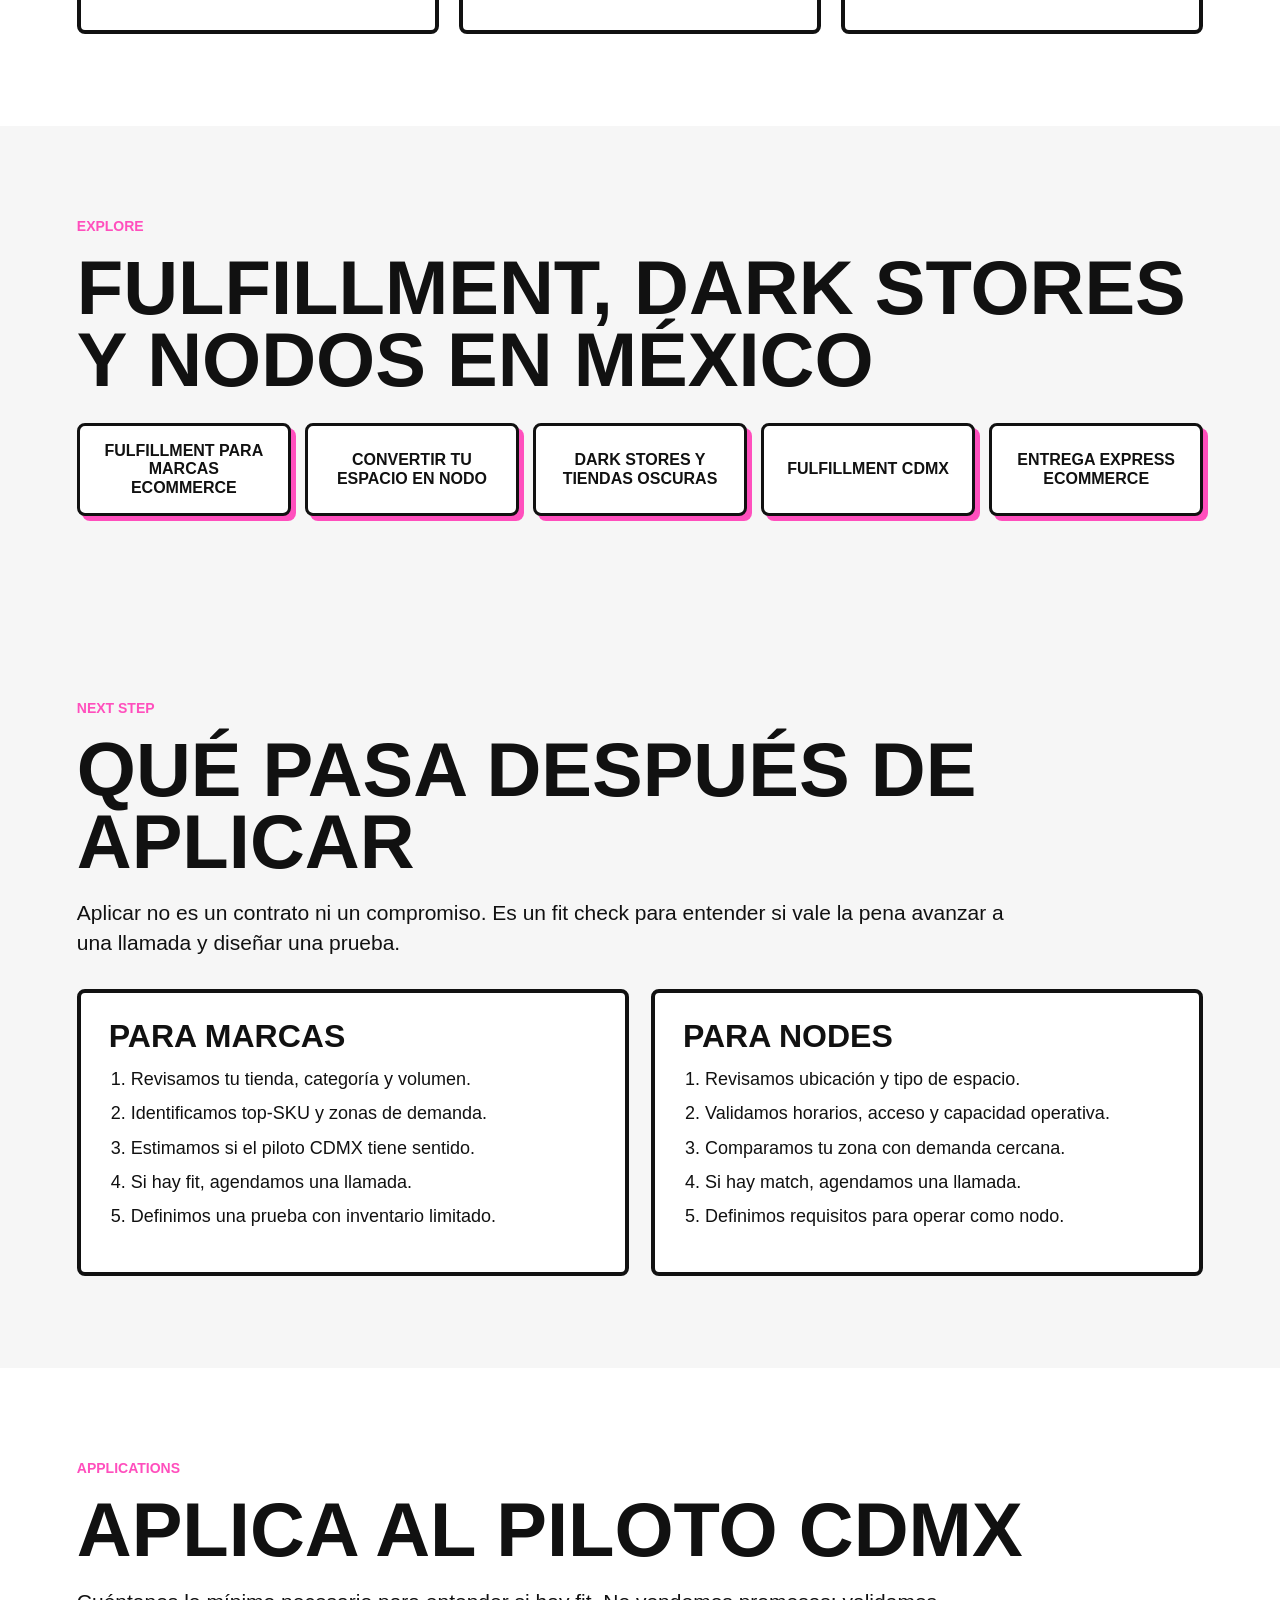
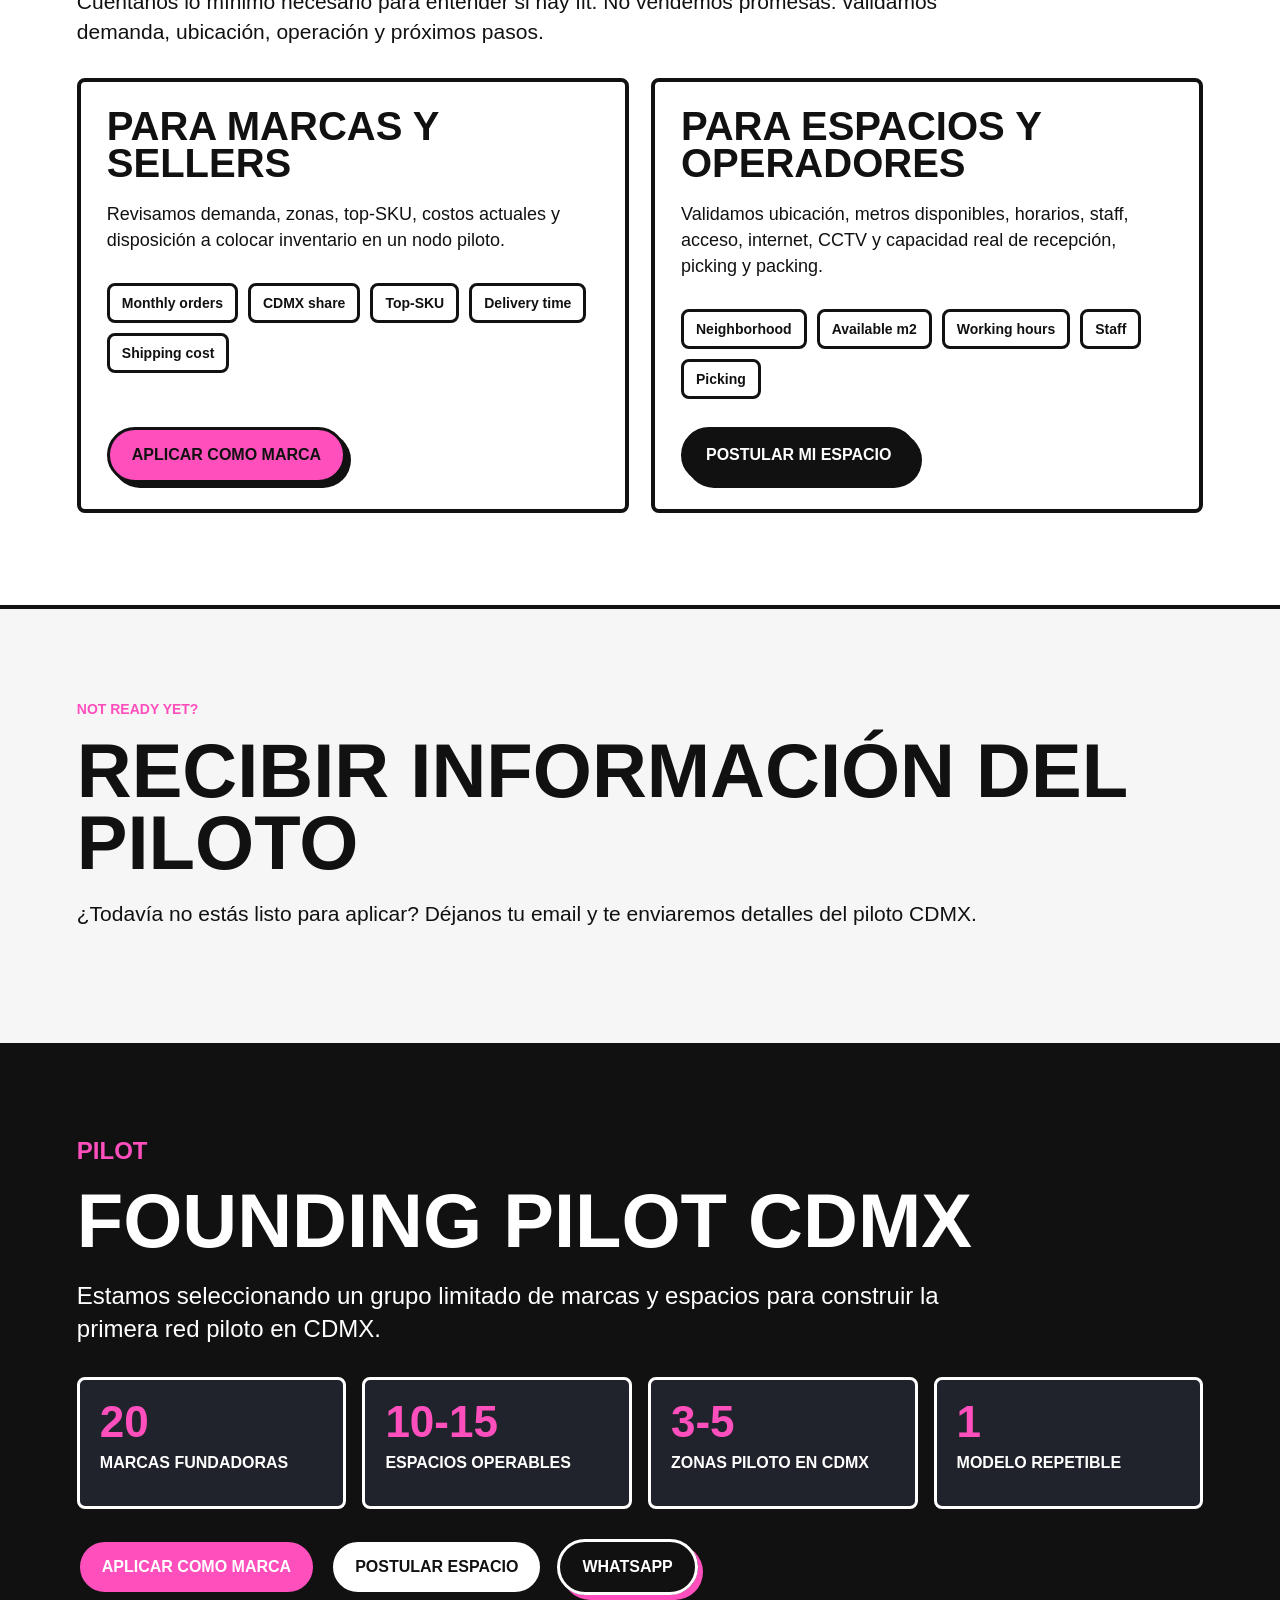
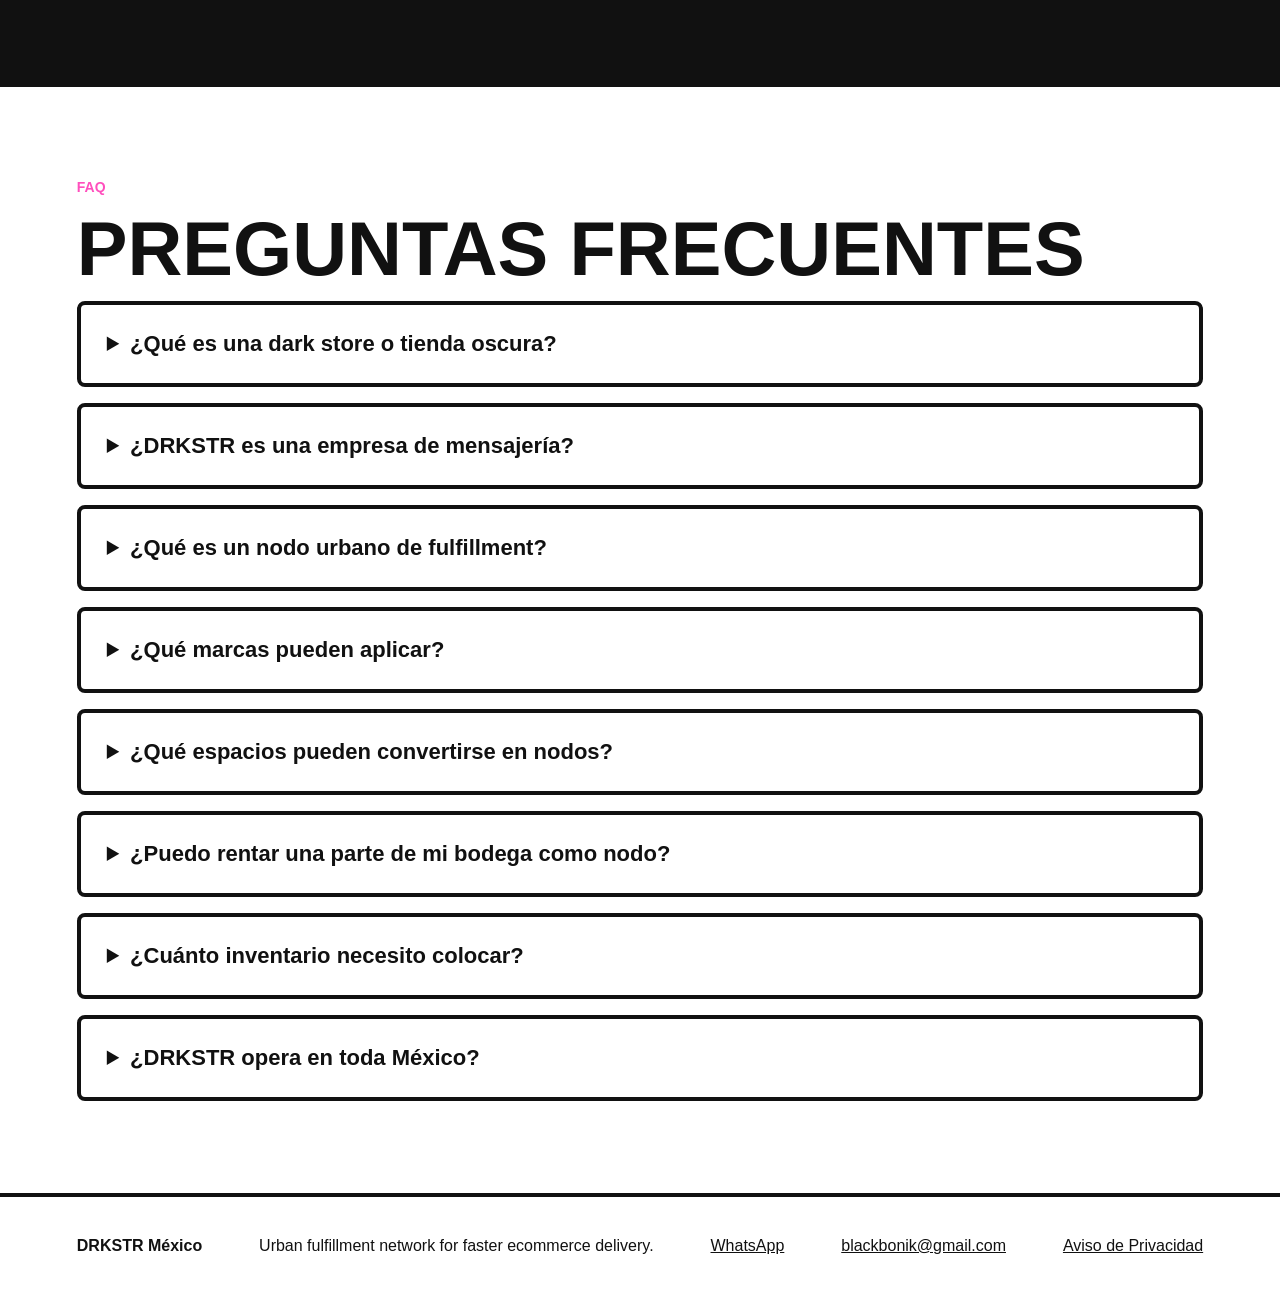
==== commit d0ac37f0: "Strengthen SEO for Mexico fulfillment" ====
--- a/index.html
+++ b/index.html
@@ -4,13 +4,23 @@
   <meta charset="utf-8">
   <meta name="viewport" content="width=device-width, initial-scale=1">
   <title>DRKSTR México | Red urbana de fulfillment y entrega express</title>
-  <meta name="description" content="DRKSTR conecta marcas ecommerce con nodos urbanos de fulfillment en México. Coloca tus top-SKU cerca del cliente y entrega más rápido sin abrir bodegas.">
+  <meta name="description" content="DRKSTR conecta marcas ecommerce con nodos urbanos de fulfillment en México. Coloca tus top-SKU cerca del cliente y entrega más rápido sin abrir bodegas propias.">
+  <meta name="robots" content="index, follow">
   <link rel="canonical" href="https://drkstr.online/">
-  <meta property="og:title" content="DRKSTR México - Urban fulfillment network">
-  <meta property="og:description" content="Inventario local, nodos urbanos y entregas más rápidas para ecommerce en CDMX.">
+  <link rel="alternate" hreflang="es-MX" href="https://drkstr.online/">
+  <link rel="alternate" hreflang="en" href="https://drkstr.online/en/">
+  <link rel="alternate" hreflang="x-default" href="https://drkstr.online/">
+  <meta property="og:type" content="website">
+  <meta property="og:site_name" content="DRKSTR México">
+  <meta property="og:title" content="DRKSTR México — Red urbana de fulfillment">
+  <meta property="og:description" content="Inventario local, nodos urbanos y entregas más rápidas para ecommerce en México.">
+  <meta property="og:url" content="https://drkstr.online/">
   <meta property="og:image" content="https://drkstr.online/assets/og-drkstr-mexico.png">
-  <meta property="og:url" content="https://drkstr.online/">
+  <meta property="og:locale" content="es_MX">
   <meta name="twitter:card" content="summary_large_image">
+  <meta name="twitter:title" content="DRKSTR México — Red urbana de fulfillment">
+  <meta name="twitter:description" content="Inventario local, nodos urbanos y entregas más rápidas para ecommerce en México.">
+  <meta name="twitter:image" content="https://drkstr.online/assets/og-drkstr-mexico.png">
   <link rel="icon" href="assets/favicon.svg" type="image/svg+xml">
   <link rel="stylesheet" href="style.css">
   <!-- Google Tag Manager -->
@@ -29,18 +39,27 @@
       {
         "@type": "Organization",
         "@id": "https://drkstr.online/#organization",
-        "name": "DRKSTR Mexico",
+        "name": "DRKSTR México",
         "url": "https://drkstr.online/",
-        "logo": "https://drkstr.online/assets/logo-drkstr.svg"
+        "logo": "https://drkstr.online/assets/og-drkstr-mexico.png",
+        "description": "DRKSTR México conecta marcas ecommerce con nodos urbanos de fulfillment para acercar inventario y acelerar entregas.",
+        "sameAs": []
       },
       {
         "@type": "Service",
         "@id": "https://drkstr.online/#service",
-        "name": "Urban fulfillment network for ecommerce brands",
-        "provider": { "@id": "https://drkstr.online/#organization" },
-        "areaServed": "Mexico City",
-        "serviceType": "Urban fulfillment, node network, pick-pack and delivery handoff",
-        "description": "DRKSTR connects ecommerce brands with urban spaces that can operate as fulfillment nodes for a CDMX pilot."
+        "name": "Urban fulfillment network for ecommerce in Mexico",
+        "provider": {
+          "@type": "Organization",
+          "name": "DRKSTR México",
+          "url": "https://drkstr.online/"
+        },
+        "areaServed": [
+          { "@type": "Country", "name": "Mexico" },
+          { "@type": "City", "name": "Mexico City" }
+        ],
+        "serviceType": "Ecommerce fulfillment, urban fulfillment nodes, express delivery enablement",
+        "description": "DRKSTR helps ecommerce brands place top-SKU closer to customers through partner-operated urban fulfillment nodes in Mexico."
       },
       {
         "@type": "FAQPage",
@@ -48,18 +67,50 @@
         "mainEntity": [
           {
             "@type": "Question",
+            "name": "¿Qué es una dark store o tienda oscura?",
+            "acceptedAnswer": {
+              "@type": "Answer",
+              "text": "Una dark store o tienda oscura es un espacio cerrado al público donde se almacena inventario y se preparan pedidos online para entrega. DRKSTR usa una lógica similar, pero con una red de nodos urbanos operados por partners."
+            }
+          },
+          {
+            "@type": "Question",
             "name": "¿DRKSTR es una empresa de mensajería?",
             "acceptedAnswer": {
               "@type": "Answer",
-              "text": "No solo. DRKSTR es una red de fulfillment urbano que conecta inventario, nodos, procesos y handoff de entrega."
-            }
-          },
-          {
-            "@type": "Question",
-            "name": "¿Ya operan en México?",
-            "acceptedAnswer": {
-              "@type": "Answer",
-              "text": "DRKSTR esta preparando un piloto inicial en CDMX y seleccionando marcas y espacios fundadores."
+              "text": "No solo. DRKSTR conecta inventario, nodos urbanos, preparación de pedidos y handoff de entrega. La velocidad no depende solo del courier, sino de tener inventario más cerca del cliente."
+            }
+          },
+          {
+            "@type": "Question",
+            "name": "¿Qué es un nodo urbano de fulfillment?",
+            "acceptedAnswer": {
+              "@type": "Answer",
+              "text": "Es un espacio operativo en ciudad que puede recibir inventario, almacenarlo, preparar pedidos y entregarlos a un courier o partner logístico."
+            }
+          },
+          {
+            "@type": "Question",
+            "name": "¿Qué marcas pueden aplicar?",
+            "acceptedAnswer": {
+              "@type": "Answer",
+              "text": "Marcas ecommerce, sellers y retailers con productos de alta rotación, demanda online y necesidad de entregas más rápidas en CDMX."
+            }
+          },
+          {
+            "@type": "Question",
+            "name": "¿Qué espacios pueden convertirse en nodos?",
+            "acceptedAnswer": {
+              "@type": "Answer",
+              "text": "Bodegas urbanas, locales con backroom, puntos logísticos, pickup points y operadores capaces de cumplir procesos de recepción, almacenamiento, picking, packing y handoff."
+            }
+          },
+          {
+            "@type": "Question",
+            "name": "¿Puedo rentar una parte de mi bodega como nodo?",
+            "acceptedAnswer": {
+              "@type": "Answer",
+              "text": "Sí, puedes postular espacio disponible, pero no es una renta pasiva. Un nodo requiere operación, horarios, orden, control de inventario y cumplimiento de procesos."
             }
           },
           {
@@ -67,23 +118,15 @@
             "name": "¿Cuánto inventario necesito colocar?",
             "acceptedAnswer": {
               "@type": "Answer",
-              "text": "Para el piloto recomendamos empezar con inventario limitado y top-SKU. La meta es validar rotacion, zonas y operacion antes de escalar."
-            }
-          },
-          {
-            "@type": "Question",
-            "name": "¿Tengo que firmar algo antes de aplicar?",
-            "acceptedAnswer": {
-              "@type": "Answer",
-              "text": "No. La aplicacion solo ayuda a revisar fit. Si hay match, el siguiente paso es una llamada y la definicion de proximos pasos."
-            }
-          },
-          {
-            "@type": "Question",
-            "name": "¿DRKSTR opera la entrega o conecta la operación?",
-            "acceptedAnswer": {
-              "@type": "Answer",
-              "text": "DRKSTR conecta inventario, nodos, procesos y handoff de entrega. En el MVP se puede iniciar con flujos simples y partners externos antes de automatizar integraciones profundas."
+              "text": "Para el piloto recomendamos empezar con inventario limitado y top-SKU. La meta es validar rotación, zonas y operación antes de escalar."
+            }
+          },
+          {
+            "@type": "Question",
+            "name": "¿DRKSTR opera en toda México?",
+            "acceptedAnswer": {
+              "@type": "Answer",
+              "text": "Estamos iniciando con un piloto enfocado en CDMX. La expansión a otras ciudades dependerá de la demanda de marcas y la disponibilidad de nodos operables."
             }
           }
         ]
@@ -99,7 +142,7 @@
 
   <header class="nav">
     <a href="/" class="logo" aria-label="DRKSTR Mexico home" data-event="menu_click" data-section="nav" data-menu-target="home">
-      <img src="assets/logo-drkstr.svg" alt="DRKSTR Mexico">
+      <img src="assets/logo-drkstr.svg" alt="DRKSTR México" width="720" height="160">
     </a>
     <nav aria-label="Principal">
       <a href="#brands" data-event="menu_click" data-section="nav" data-menu-target="brands">Marcas</a>
@@ -114,8 +157,8 @@
     <section class="hero section-grid">
       <div class="hero-copy">
         <p class="eyebrow">FOUNDING PILOT CDMX</p>
-        <h1>LA RED URBANA PARA ENTREGAR MÁS RÁPIDO</h1>
-        <p class="lead">Conectamos marcas ecommerce con espacios urbanos listos para operar como nodos de fulfillment. Tus productos más cerca. Tus pedidos más rápidos.</p>
+        <h1>LA RED URBANA DE FULFILLMENT PARA ENTREGAR MÁS RÁPIDO</h1>
+        <p class="lead">DRKSTR México es una red urbana de fulfillment que conecta marcas ecommerce con nodos urbanos operados por partners para acercar inventario, preparar pedidos y habilitar entregas más rápidas en CDMX.</p>
         <div class="cta-row">
           <a class="btn primary" href="#brands" data-event="hero_cta_brand_click" data-section="hero" data-audience="brand">Ver si mi marca aplica</a>
           <a class="btn secondary" href="#nodes" data-event="hero_cta_node_click" data-section="hero" data-audience="node">Evaluar mi espacio como nodo</a>
@@ -131,7 +174,7 @@
           <span>ORDER</span>
           <span>DELIVERY</span>
         </div>
-        <img src="assets/hero-network.svg" alt="Brand, node, order and delivery network">
+        <img src="assets/hero-network.svg" alt="Red urbana de fulfillment DRKSTR para ecommerce en México" width="1000" height="700">
         <div class="metric-grid">
           <div><strong>Top-SKU</strong><span>inventario local</span></div>
           <div><strong>CDMX</strong><span>zonas piloto</span></div>
@@ -171,8 +214,8 @@
     <section id="how" class="section platform">
       <div class="section-head">
         <p class="eyebrow">HOW IT WORKS</p>
-        <h2>TUS PRODUCTOS. NUESTRA RED. ENTREGA LOCAL.</h2>
-        <p class="wide">DRKSTR coloca SKU de mayor rotación en nodos urbanos conectados por tecnología. Cuando llega un pedido, el nodo prepara el producto y hace el handoff para entregar más rápido desde una ubicación cercana.</p>
+        <h2>CÓMO FUNCIONA LA RED DRKSTR</h2>
+        <p class="wide">DRKSTR coloca SKU de mayor rotación en nodos urbanos conectados por tecnología. Cuando llega un pedido, el nodo prepara el producto y hace el handoff para entrega local desde una ubicación cercana.</p>
       </div>
       <div class="steps">
         <div><span>01</span><h3>STORE</h3><p>La marca envía inventario limitado de top-SKU.</p></div>
@@ -198,8 +241,8 @@
       <div class="branch-hero">
         <div>
           <p class="eyebrow">FOR BRANDS</p>
-          <h2>VENDE CON ENTREGA EXPRESS SIN ABRIR BODEGAS</h2>
-          <p class="wide">Si ya tienes demanda online, DRKSTR te ayuda a probar inventario local en CDMX: top-SKU cerca del cliente, operación ligera y aprendizaje antes de escalar.</p>
+          <h2>FULFILLMENT URBANO PARA MARCAS ECOMMERCE</h2>
+          <p class="wide">Para marcas ecommerce, DRKSTR permite probar fulfillment urbano sin abrir una bodega propia. La marca coloca inventario limitado de sus top-SKU en zonas piloto, y el nodo prepara pedidos para habilitar entregas más rápidas.</p>
         </div>
         <div class="branch-visual pink-shelf" aria-hidden="true">
           <span>SKU</span>
@@ -265,6 +308,29 @@
       <div class="cta-row">
         <a class="btn secondary" href="#node-application" data-event="node_section_cta_click" data-section="nodes" data-audience="node">Evaluar mi espacio como nodo</a>
         <a class="btn secondary optional-link" href="https://wa.me/79854516603?text=Hola%21%20Quiero%20aplicar%20al%20piloto%20de%20DRKSTR%20M%C3%A9xico." target="_blank" rel="noopener noreferrer" data-event="node_whatsapp_click" data-also-event="whatsapp_click" data-section="nodes" data-audience="node" data-destination="whatsapp">Hablar por WhatsApp</a>
+      </div>
+    </section>
+
+    <section id="dark-stores" class="section seo-band">
+      <p class="eyebrow">DARK STORES</p>
+      <h2>DARK STORES, TIENDAS OSCURAS Y NODOS URBANOS</h2>
+      <p class="wide">Un nodo DRKSTR funciona como una dark store o tienda oscura: un espacio operativo cerrado al público donde se almacena inventario, se preparan pedidos online y se realiza el handoff para entrega. La diferencia es que DRKSTR no depende solo de bodegas propias: buscamos una red de nodos urbanos operados por partners.</p>
+      <div class="cards three">
+        <article><h3>Micro-fulfillment</h3><p>Centros de micro-fulfillment y bodegas urbanas para ecommerce, pensadas para inventario local y top-SKU.</p></article>
+        <article><h3>Pick & pack</h3><p>Recepción, almacenamiento, preparación de pedidos, picking, packing y handoff con procesos medibles.</p></article>
+        <article><h3>Asset-light</h3><p>Una red distribuida de puntos logísticos urbanos y espacios operados por partners, no solo una bodega central.</p></article>
+      </div>
+    </section>
+
+    <section class="section internal-links">
+      <p class="eyebrow">EXPLORE</p>
+      <h2>FULFILLMENT, DARK STORES Y NODOS EN MÉXICO</h2>
+      <div class="link-grid">
+        <a href="/marcas/" data-event="menu_click" data-section="seo_links" data-menu-target="marcas">Fulfillment para marcas ecommerce</a>
+        <a href="/nodos/" data-event="menu_click" data-section="seo_links" data-menu-target="nodos">Convertir tu espacio en nodo</a>
+        <a href="/dark-stores/" data-event="menu_click" data-section="seo_links" data-menu-target="dark_stores">Dark stores y tiendas oscuras</a>
+        <a href="/fulfillment-cdmx/" data-event="menu_click" data-section="seo_links" data-menu-target="fulfillment_cdmx">Fulfillment CDMX</a>
+        <a href="/entrega-express-ecommerce/" data-event="menu_click" data-section="seo_links" data-menu-target="entrega_express">Entrega express ecommerce</a>
       </div>
     </section>
 
@@ -298,7 +364,7 @@
 
     <section class="section forms">
       <p class="eyebrow">APPLICATIONS</p>
-      <h2>APLICA AL PILOTO</h2>
+      <h2>APLICA AL PILOTO CDMX</h2>
       <p class="wide">Cuéntanos lo mínimo necesario para entender si hay fit. No vendemos promesas: validamos demanda, ubicación, operación y próximos pasos.</p>
       <div class="forms-grid">
         <article id="brand-application">
@@ -357,13 +423,14 @@
     <section id="faq" class="section faq">
       <p class="eyebrow">FAQ</p>
       <h2>PREGUNTAS FRECUENTES</h2>
-      <details><summary>¿DRKSTR es una empresa de mensajería?</summary><p>No solo. DRKSTR es una red de fulfillment urbano. Conectamos inventario, nodos, preparación de pedidos y handoff de entrega.</p></details>
-      <details><summary>¿Ya operan en México?</summary><p>Estamos preparando un piloto inicial en CDMX y seleccionando marcas y espacios fundadores. No prometemos una red nacional antes de validar la liquidez local.</p></details>
+      <details><summary>¿Qué es una dark store o tienda oscura?</summary><p>Una dark store o tienda oscura es un espacio cerrado al público donde se almacena inventario y se preparan pedidos online para entrega. DRKSTR usa una lógica similar, pero con una red de nodos urbanos operados por partners.</p></details>
+      <details><summary>¿DRKSTR es una empresa de mensajería?</summary><p>No solo. DRKSTR conecta inventario, nodos urbanos, preparación de pedidos y handoff de entrega. La velocidad no depende solo del courier, sino de tener inventario más cerca del cliente.</p></details>
+      <details><summary>¿Qué es un nodo urbano de fulfillment?</summary><p>Es un espacio operativo en ciudad que puede recibir inventario, almacenarlo, preparar pedidos y entregarlos a un courier o partner logístico.</p></details>
+      <details><summary>¿Qué marcas pueden aplicar?</summary><p>Marcas ecommerce, sellers y retailers con productos de alta rotación, demanda online y necesidad de entregas más rápidas en CDMX.</p></details>
+      <details><summary>¿Qué espacios pueden convertirse en nodos?</summary><p>Bodegas urbanas, locales con backroom, puntos logísticos, pickup points y operadores capaces de cumplir procesos de recepción, almacenamiento, picking, packing y handoff.</p></details>
+      <details><summary>¿Puedo rentar una parte de mi bodega como nodo?</summary><p>Sí, puedes postular espacio disponible, pero no es una renta pasiva. Un nodo requiere operación, horarios, orden, control de inventario y cumplimiento de procesos.</p></details>
       <details><summary>¿Cuánto inventario necesito colocar?</summary><p>Para el piloto recomendamos empezar con inventario limitado y top-SKU. La meta es validar rotación, zonas y operación antes de escalar.</p></details>
-      <details><summary>¿Tengo que firmar algo antes de aplicar?</summary><p>No. La aplicación solo nos ayuda a revisar fit. Si hay match, avanzamos a una llamada y definimos próximos pasos.</p></details>
-      <details><summary>¿DRKSTR opera la entrega o conecta la operación?</summary><p>DRKSTR conecta inventario, nodos, procesos y handoff de entrega. En el MVP podemos iniciar con flujos simples y partners externos antes de automatizar integraciones profundas.</p></details>
-      <details><summary>¿Es ingreso pasivo para dueños de espacios?</summary><p>No exactamente. Un nodo requiere operación, horarios, recepción, picking, packing y cumplimiento de procesos.</p></details>
-      <details><summary>¿Qué zonas entran en el piloto?</summary><p>La selección depende de la concentración de demanda de marcas y la disponibilidad de espacios operables. La prioridad inicial es CDMX.</p></details>
+      <details><summary>¿DRKSTR opera en toda México?</summary><p>Estamos iniciando con un piloto enfocado en CDMX. La expansión a otras ciudades dependerá de la demanda de marcas y la disponibilidad de nodos operables.</p></details>
     </section>
   </main>
 
--- a/style.css
+++ b/style.css
@@ -368,6 +368,10 @@
   grid-template-columns: repeat(4, 1fr);
 }
 
+.cards.three {
+  grid-template-columns: repeat(3, minmax(0, 1fr));
+}
+
 .cards.two {
   grid-template-columns: repeat(2, 1fr);
 }
@@ -387,6 +391,126 @@
 
 .block-black .cards article {
   background: var(--white);
+}
+
+.seo-band {
+  border-top: 4px solid var(--black);
+}
+
+.seo-band .cards h3,
+.internal-links h2 {
+  margin-bottom: 14px;
+}
+
+.internal-links {
+  background: var(--soft);
+}
+
+.link-grid {
+  display: grid;
+  grid-template-columns: repeat(5, minmax(0, 1fr));
+  gap: 14px;
+  margin-top: 28px;
+}
+
+.link-grid a,
+.mini-nav a {
+  display: inline-flex;
+  min-height: 74px;
+  align-items: center;
+  justify-content: center;
+  padding: 16px;
+  border: 3px solid var(--black);
+  border-radius: 8px;
+  background: var(--white);
+  font-weight: 900;
+  line-height: 1.15;
+  text-align: center;
+  text-decoration: none;
+  text-transform: uppercase;
+  box-shadow: 5px 5px 0 var(--pink);
+}
+
+.page-hero {
+  border-bottom: 4px solid var(--black);
+  background:
+    linear-gradient(90deg, rgba(255, 79, 189, 0.18) 0 20px, transparent 20px),
+    var(--white);
+}
+
+.breadcrumb {
+  display: inline-flex;
+  margin-bottom: 22px;
+  font-size: 13px;
+  font-weight: 900;
+  text-decoration: none;
+  text-transform: uppercase;
+}
+
+.page-kicker {
+  display: flex;
+  flex-wrap: wrap;
+  gap: 10px;
+  margin: 24px 0 0;
+}
+
+.page-kicker span {
+  padding: 9px 12px;
+  border: 3px solid var(--black);
+  border-radius: 999px;
+  background: var(--pink);
+  font-size: 13px;
+  font-weight: 900;
+  text-transform: uppercase;
+}
+
+.seo-copy p,
+.seo-copy li {
+  font-size: 20px;
+  line-height: 1.5;
+}
+
+.seo-copy p {
+  max-width: 940px;
+}
+
+.split-list {
+  display: grid;
+  grid-template-columns: repeat(2, minmax(0, 1fr));
+  gap: 22px;
+  margin-top: 30px;
+}
+
+.split-list article {
+  padding: 28px;
+  border: 4px solid var(--black);
+  border-radius: 8px;
+  background: var(--white);
+}
+
+.keyword-band {
+  padding: 28px;
+  border: 4px solid var(--black);
+  border-radius: 8px;
+  background: var(--soft);
+}
+
+.keyword-band p {
+  margin: 0;
+  font-size: 18px;
+  line-height: 1.45;
+}
+
+.mini-nav {
+  display: flex;
+  flex-wrap: wrap;
+  gap: 14px;
+  margin-top: 30px;
+}
+
+.mini-nav a {
+  min-height: 56px;
+  box-shadow: none;
 }
 
 .steps {
@@ -834,8 +958,10 @@
 
 @media (max-width: 1060px) {
   .cards.four,
+  .cards.three,
   .steps,
-  .platform-grid {
+  .platform-grid,
+  .link-grid {
     grid-template-columns: repeat(2, minmax(0, 1fr));
   }
 }
@@ -849,7 +975,8 @@
   .branch-hero,
   .fit-grid,
   .process-grid,
-  .soft-lead {
+  .soft-lead,
+  .split-list {
     grid-template-columns: 1fr;
   }
 
@@ -964,9 +1091,11 @@
   }
 
   .cards.four,
+  .cards.three,
   .steps,
   .platform-grid,
-  .metric-grid {
+  .metric-grid,
+  .link-grid {
     grid-template-columns: 1fr;
   }
 
